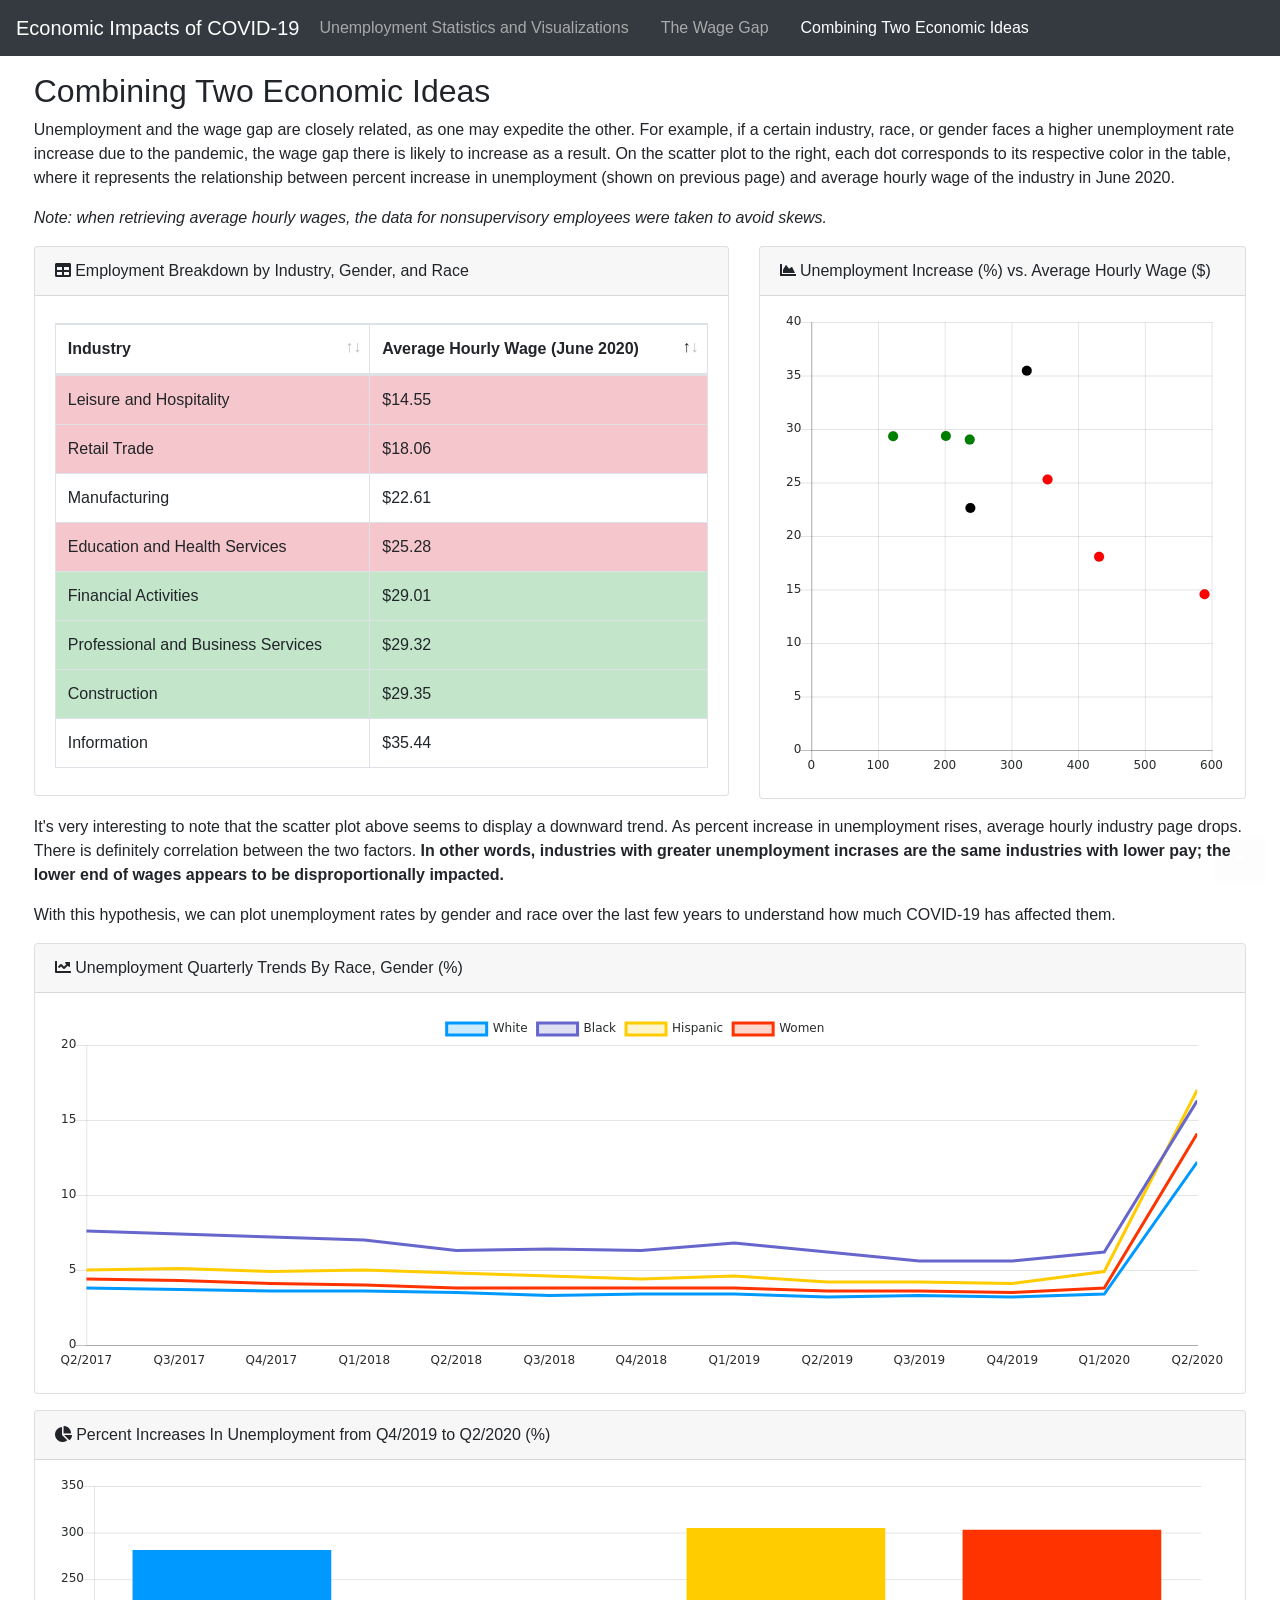
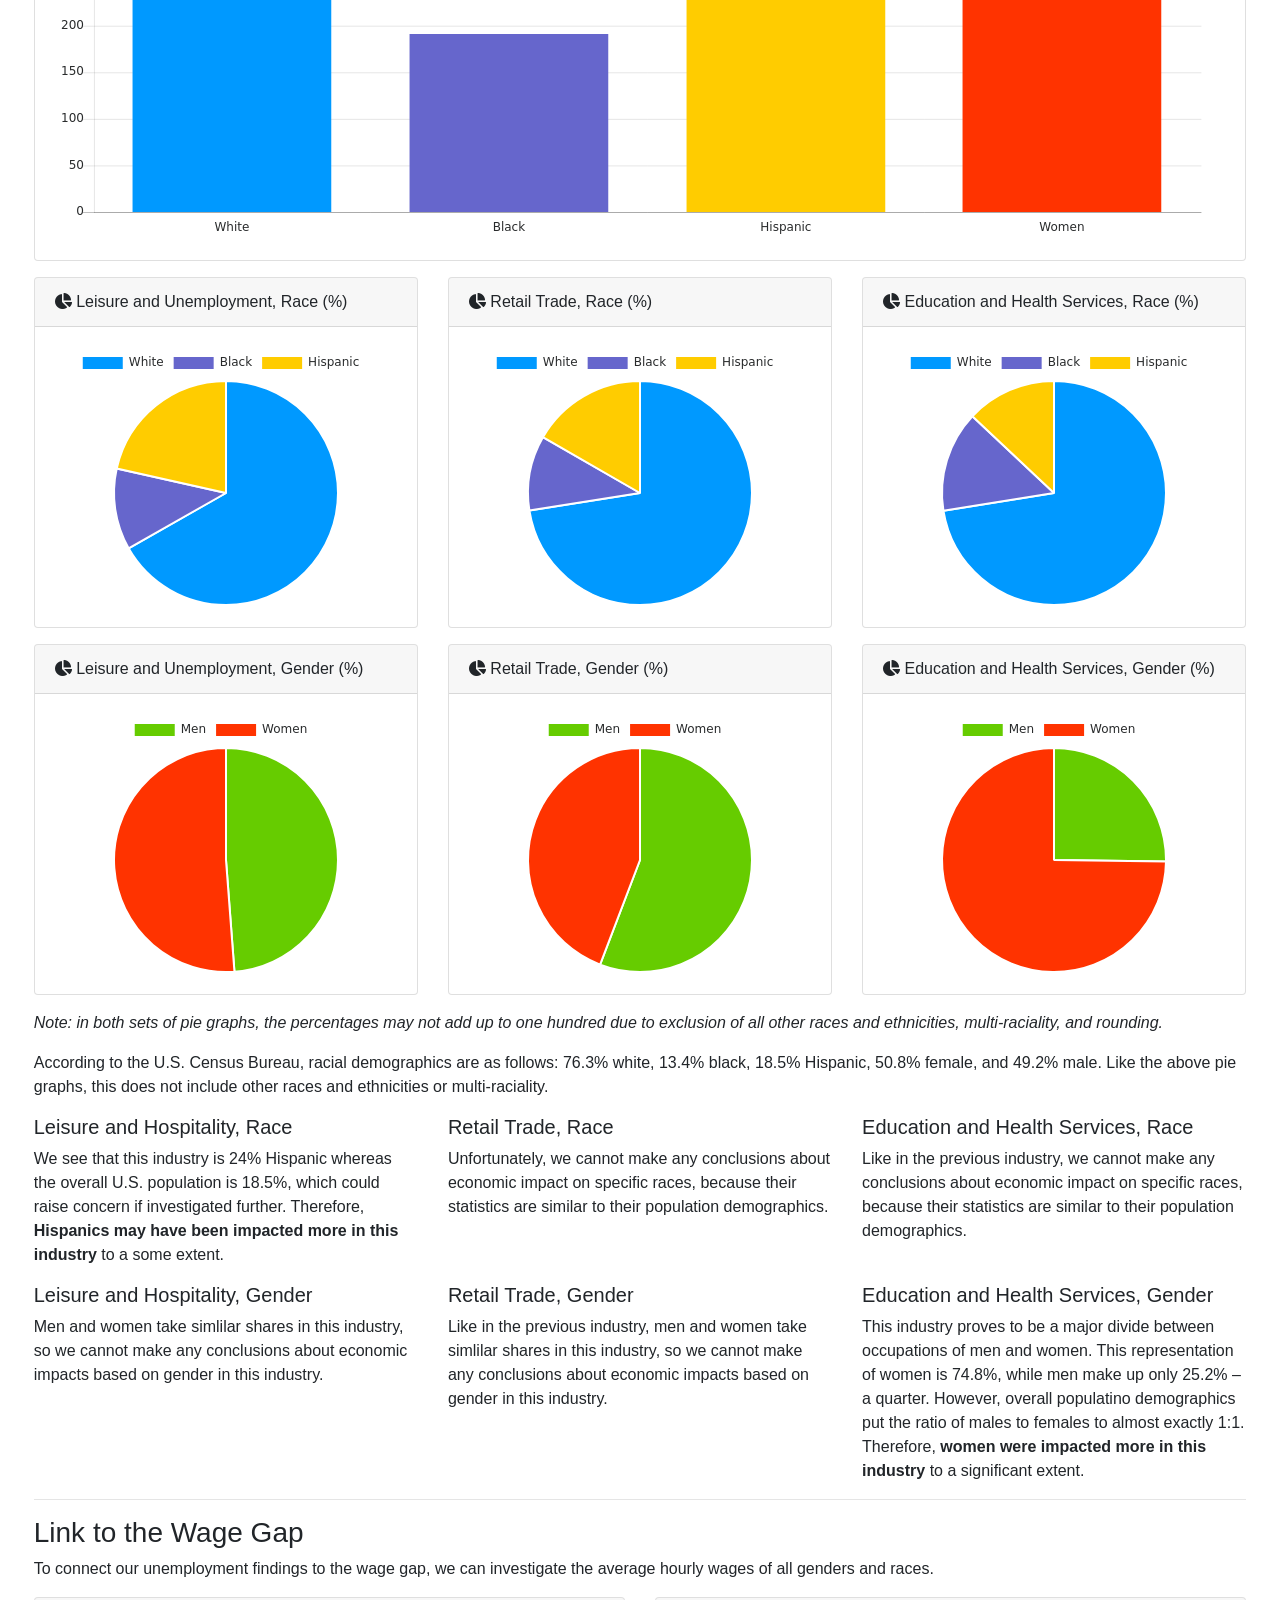
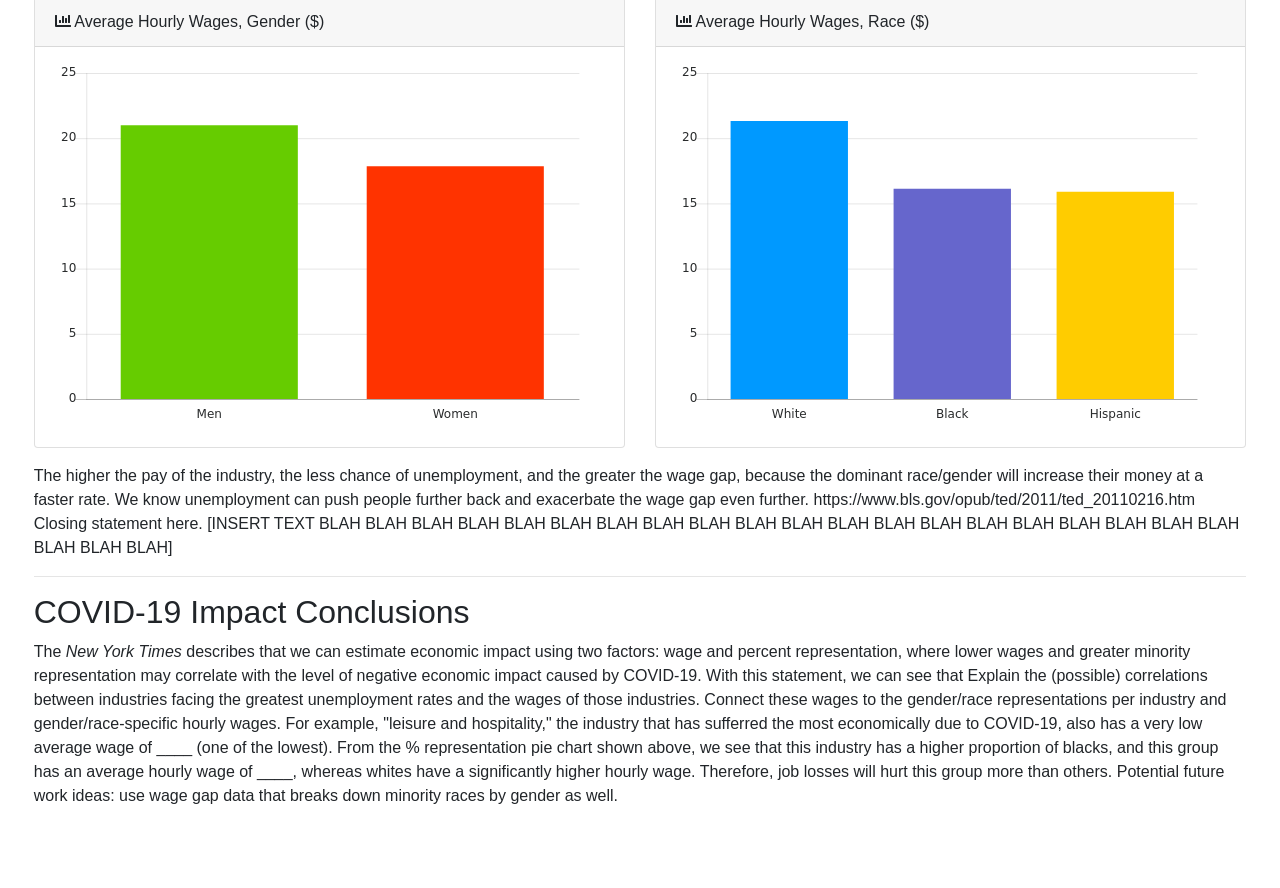
==== combination.html @ 5ce53a69 "Adding average hourly wages by gender and race" ====
<!DOCTYPE html>
<html lang="en">

  <head>

    <meta charset="utf-8">
    <meta http-equiv="X-UA-Compatible" content="IE=edge">
    <meta name="viewport" content="width=device-width, initial-scale=1, shrink-to-fit=no">
    <meta name="description" content="">
    <meta name="author" content="">

    <title>Economic Analysis COVID-19</title>

    <!-- Bootstrap core CSS-->
    <link href="vendor/bootstrap/css/bootstrap.css" rel="stylesheet">

    <!-- Custom fonts for this template-->
    <link href="vendor/fontawesome-free/css/all.min.css" rel="stylesheet" type="text/css">

    <!-- Page level plugin CSS-->
    <link href="vendor/datatables/dataTables.bootstrap4.css" rel="stylesheet">

    <!-- Custom styles for this template-->
    <link href="css/sb-admin.css" rel="stylesheet">

    <!-- <script type="text/javascript" src="./map_js.js"></script>
    <script src="https://code.highcharts.com/maps/highmaps.js"></script>
    <script src="https://code.highcharts.com/maps/modules/data.js"></script>
    <script src="https://code.highcharts.com/maps/modules/exporting.js"></script>
    <script src="https://code.highcharts.com/maps/modules/offline-exporting.js"></script>
    <script src="https://code.highcharts.com/mapdata/countries/us/us-all.js"></script> -->

    <!-- <script src="https://cdn.jsdelivr.net/npm/hammerjs@2.0.8"></script>
    <script src="https://cdn.jsdelivr.net/npm/chartjs-plugin-zoom@0.7.7"></script> -->

    <div id="container"></div>

  </head>

  <body id="page-top">

    <nav class="navbar navbar-expand navbar-dark bg-dark static-top">

      <a class="navbar-brand mr-1" href="index.html">Economic Impacts of COVID-19</a>

      	  <a class="nav-link" href="unemployment.html" style="color: darkgray">
            <span>Unemployment Statistics and Visualizations</span>
          </a>
          <a class="nav-link" href="wage_gap.html" style="color: darkgray">
            <span>The Wage Gap</span>
          </a>
          <a class="nav-link" href="combination.html" style="color: white">
            <span>Combining Two Economic Ideas</span>
          </a>
    </nav>

    <div id="wrapper">

      <div id="content-wrapper">

        <div class="container-fluid">

          <div id="encapsule">

          <h2>Combining Two Economic Ideas</h2>
          Unemployment and the wage gap are closely related, as one may expedite the other. For example, if a certain industry, race, or gender faces a higher unemployment rate increase due to the pandemic, the wage gap there is likely to increase as a result. On the scatter plot to the right, each dot corresponds to its respective color in the table, where it represents the relationship between percent increase in unemployment (shown on previous page) and average hourly wage of the industry in June 2020.

          <p></p>

          <i>Note: when retrieving average hourly wages, the data for nonsupervisory employees were taken to avoid skews.</i>

          <p></p>

          <!-- DataTables Example -->
          <div class='row'>

            <div class='col-lg-7'>
	            <div class="card mb-3">
	              <div class="card-header">
	                <i class="fas fa-table"></i>
	                Employment Breakdown by Industry, Gender, and Race</div>
	              <div class="card-body">
	                <div class="table-responsive">
	                  <table class="table table-bordered" id="industry_race" cellspacing="0">
	                    <thead>
	                      <tr>
	                        <th>Industry</th>
                          	<th>Average Hourly Wage (June 2020)</th>
	                      </tr>
	                    </thead>
	                    <tbody>
                        <tr style='background-color: #c3e6cb'>
                          <td>Construction</td>
                          <td>$29.35</td>
                        </tr>
                        <tr style='background-color: #f5c6cb'>
                          <td>Education and Health Services</td>
                          <td>$25.28</td>
                        </tr>
	                    <tr style='background-color: #c3e6cb'>
                          <td>Financial Activities</td>
                          <td>$29.01</td>
                        </tr>
                        <tr>
                          <td>Information</td>
                          <td>$35.44</td>
                        </tr>
                        <tr style='background-color: #f5c6cb'>
                          <td>Leisure and Hospitality</td>
                          <td>$14.55</td>
                        </tr>
                        <tr>
                          <td>Manufacturing</td>
                          <td>$22.61</td>
                        </tr>
                        <tr style='background-color: #c3e6cb'>
                          <td>Professional and Business Services</td>
                          <td>$29.32</td>
                        </tr>
                        <tr style='background-color: #f5c6cb'>
                          <td>Retail Trade</td>
                          <td>$18.06</td>
                        </tr>
	                    </tbody>
	                  </table>
	                </div>
	              </div>
	            </div>
            </div>

            <div class="col-lg-5">
              <div class="card mb-3">
                <div class="card-header">
                  <i class="fas fa-chart-area"></i>
                  Unemployment Increase (%) vs. Average Hourly Wage ($)</div>
                <div class="card-body d-flex flex-column flex-grow" style='height: 501.5px'>
                  <canvas id="industry_unemployment_wage"></canvas>
                </div>
              </div>
            </div>

          </div>

          It's very interesting to note that the scatter plot above seems to display a downward trend. As percent increase in unemployment rises, average hourly industry page drops. There is definitely correlation between the two factors. <b>In other words, industries with greater unemployment incrases are the same industries with lower pay; the lower end of wages appears to be disproportionally impacted.</b>

          <p></p>

          With this hypothesis, we can plot unemployment rates by gender and race over the last few years to understand how much COVID-19 has affected them.

          <p></p>

          <div class="card mb-3">
                <div class="card-header">
                  <i class="fas fa-chart-line"></i>
                  Unemployment Quarterly Trends By Race, Gender (%)</div>
                  <div class="card-body" style='height:400px'>
                    <canvas id="unemployment_quarterly"></canvas>
                  </div>
              </div>

          <div class="card mb-3">
                <div class="card-header">
                  <i class="fas fa-chart-pie"></i>
                  Percent Increases In Unemployment from Q4/2019 to Q2/2020 (%)</div>
                <div class="card-body" style='height:400px'>
                  <canvas id="unemployment_increases_quarterly"></canvas>
                </div>
              </div>

          <div class='row'>

            <!-- Leisure and Hospitality Race -->
            <div class="col-lg-4">
              <div class="card mb-3">
                <div class="card-header">
                  <i class="fas fa-chart-pie"></i>
                  Leisure and Unemployment, Race (%)</div>
                <div class="card-body" style='height:300px'>
                  <canvas id="leisure_hospitality_race"></canvas>
                </div>
              </div>
            </div>

            <!-- Retail Trade Race -->
            <div class="col-lg-4">
              <div class="card mb-3">
                <div class="card-header">
                  <i class="fas fa-chart-pie"></i>
                  Retail Trade, Race (%)</div>
                <div class="card-body" style='height:300px'>
                  <canvas id="retail_trade_race"></canvas>
                </div>
              </div>
            </div>

            <!-- Education and Health Services Race -->
            <div class="col-lg-4">
              <div class="card mb-3">
                <div class="card-header">
                  <i class="fas fa-chart-pie"></i>
                  Education and Health Services, Race (%)</div>
                <div class="card-body" style='height:300px'>
                  <canvas id="education_health_race"></canvas>
                </div>
              </div>
            </div>

          </div>

          <div class='row'>

            <!-- Leisure and Hospitality Gender-->
            <div class="col-lg-4">
              <div class="card mb-3">
                <div class="card-header">
                  <i class="fas fa-chart-pie"></i>
                  Leisure and Unemployment, Gender (%)</div>
                <div class="card-body" style='height:300px'>
                  <canvas id="leisure_hospitality_gender"></canvas>
                </div>
              </div>
            </div>

            <!-- Retail Trade Gender -->
            <div class="col-lg-4">
              <div class="card mb-3">
                <div class="card-header">
                  <i class="fas fa-chart-pie"></i>
                  Retail Trade, Gender (%)</div>
                <div class="card-body" style='height:300px'>
                  <canvas id="retail_trade_gender"></canvas>
                </div>
              </div>
            </div>

            <!-- Education and Health Services Gender -->
            <div class="col-lg-4">
              <div class="card mb-3">
                <div class="card-header">
                  <i class="fas fa-chart-pie"></i>
                  Education and Health Services, Gender (%)</div>
                <div class="card-body" style='height:300px'>
                  <canvas id="education_health_gender"></canvas>
                </div>
              </div>
            </div>

          </div>

         <i>Note: in both sets of pie graphs, the percentages may not add up to one hundred due to exclusion of all other races and ethnicities, multi-raciality, and rounding.</i>

         <p></p>

         According to the U.S. Census Bureau, racial demographics are as follows: 76.3% white, 13.4% black, 18.5% Hispanic, 50.8% female, and 49.2% male. Like the above pie graphs, this does not include other races and ethnicities or multi-raciality. 

         <p></p>

         <div class='row'>

            <!-- Leisure and Hospitality Race -->
            <div class="col-lg-4">
              <h5>Leisure and Hospitality, Race</h5>
              We see that this industry is 24% Hispanic whereas the overall U.S. population is 18.5%, which could raise concern if investigated further. Therefore, <b>Hispanics may have been impacted more in this industry</b> to a some extent.
            </div>

            <!-- Retail Trade Race -->
            <div class="col-lg-4">
              <h5>Retail Trade, Race</h5>
              Unfortunately, we cannot make any conclusions about economic impact on specific races, because their statistics are similar to their population demographics.
            </div>

            <!-- Education and Health Services Race -->
            <div class="col-lg-4">
              <h5>Education and Health Services, Race</h5>
              Like in the previous industry, we cannot make any conclusions about economic impact on specific races, because their statistics are similar to their population demographics.
            </div>

          </div>

          <p></p>

          <div class='row'>

            <!-- Leisure and Hospitality Gender -->
            <div class="col-lg-4">
              <h5>Leisure and Hospitality, Gender</h5>
              Men and women take simlilar shares in this industry, so we cannot make any conclusions about economic impacts based on gender in this industry.
            </div>

            <!-- Retail Trade Gender -->
            <div class="col-lg-4">
              <h5>Retail Trade, Gender</h5>
              Like in the previous industry, men and women take simlilar shares in this industry, so we cannot make any conclusions about economic impacts based on gender in this industry.
            </div>

            <!-- Education and Health Services Gender -->
            <div class="col-lg-4">
              <h5>Education and Health Services, Gender</h5>
              This industry proves to be a major divide between occupations of men and women. This representation of women is 74.8%, while men make up only 25.2% – a quarter. However, overall populatino demographics put the ratio of males to females to almost exactly 1:1. Therefore, <b>women were impacted more in this industry</b> to a significant extent.
            </div>

          </div>

          <hr>

          <h3>Link to the Wage Gap</h3>
          To connect our unemployment findings to the wage gap, we can investigate the average hourly wages of all genders and races. 

          <p></p>

          <div class='row'>

            <!-- Wages Gender -->
            <div class="col-lg-6">
              <div class="card mb-3">
                <div class="card-header">
                  <i class="fas fa-chart-bar"></i>
                  Average Hourly Wages, Gender ($)</div>
                <div class="card-body" style='height:400px'>
                  <canvas id="wages_gender"></canvas>
                </div>
              </div>
            </div>

            <!-- Wages Race -->
            <div class="col-lg-6">
              <div class="card mb-3">
                <div class="card-header">
                  <i class="fas fa-chart-bar"></i>
                  Average Hourly Wages, Race ($)</div>
                <div class="card-body" style='height:400px'>
                  <canvas id="wages_race"></canvas>
                </div>
              </div>
            </div>

          </div>

          The higher the pay of the industry, the less chance of unemployment, and the greater the wage gap, because the dominant race/gender will increase their money at a faster rate. We know unemployment can push people further back and exacerbate the wage gap even further. https://www.bls.gov/opub/ted/2011/ted_20110216.htm

          Closing statement here. [INSERT TEXT BLAH BLAH BLAH BLAH BLAH BLAH BLAH BLAH BLAH BLAH BLAH BLAH BLAH BLAH BLAH BLAH BLAH BLAH BLAH BLAH BLAH BLAH BLAH]

          <hr>

          <h2>COVID-19 Impact Conclusions</h2>

          The <i>New York Times</i> describes that we can estimate economic impact using two factors: wage and percent representation, where lower wages and greater minority representation may correlate with the level of negative economic impact caused by COVID-19. With this statement, we can see that 

          Explain the (possible) correlations between industries facing the greatest unemployment rates and the wages of those industries. Connect these wages to the gender/race representations per industry and gender/race-specific hourly wages. For example, "leisure and hospitality," the industry that has sufferred the most economically due to COVID-19, also has a very low average wage of ____ (one of the lowest). From the % representation pie chart shown above, we see that this industry has a higher proportion of blacks, and this group has an average hourly wage of ____, whereas whites have a significantly higher hourly wage. Therefore, job losses will hurt this group more than others. Potential future work ideas: use wage gap data that breaks down minority races by gender as well.

        </div>

      </div>
      <!-- /.content-wrapper -->

    </div>
  </div>

<!--   <footer id="contact">
    <p> &#9993; Contact us at @gmail.com</p>
  </footer> -->

    <!-- Scroll to Top Button-->
    <a class="scroll-to-top rounded" href="#page-top">
      <i class="fas fa-angle-up"></i>
    </a>

    <!-- Bootstrap core JavaScript-->
    <script src="vendor/jquery/jquery.min.js"></script>
    <script src="vendor/bootstrap/js/bootstrap.bundle.min.js"></script>

    <!-- Core plugin JavaScript-->
    <script src="vendor/jquery-easing/jquery.easing.min.js"></script>

    <!-- Page level plugin JavaScript-->
    <script src="vendor/chart.js/Chart.min.js"></script>
    <script src="vendor/datatables/jquery.dataTables.js"></script>
    <script src="vendor/datatables/dataTables.bootstrap4.js"></script>

    <!-- Custom scripts for all pages-->
    <script src="js/sb-admin.min.js"></script>

    <!-- Demo scripts for this page-->
    <script src="graphs/unemployment_years.js"></script>
    <script src="graphs/percent_increase.js"></script>
    <script src="graphs/unemployment_months.js"></script>
    <script src="graphs/male_female.js"></script>
    <script src="graphs/white_black_hispanic.js"></script>
    <script src="graphs/industry_race.js"></script>
    <script src="graphs/race_wage.js"></script>
    <script src="graphs/employment_breakdown_highest.js"></script>
    <script src="graphs/employment_breakdown_lowest.js"></script>
    <script src="graphs/industry_unemployment_wage.js"></script>
    <script src="graphs/unemployment_quarterly.js"></script>
    <script src="graphs/unemployment_increases_quarterly.js"></script>
    <script src="graphs/leisure_hospitality_race.js"></script>
    <script src="graphs/retail_trade_race.js"></script>
    <script src="graphs/education_health_race.js"></script>
    <script src="graphs/leisure_hospitality_gender.js"></script>
    <script src="graphs/retail_trade_gender.js"></script>
    <script src="graphs/education_health_gender.js"></script>
    <script src="graphs/wages_gender.js"></script>
    <script src="graphs/wages_race.js"></script>

  </body>

</html>
---- vendor/fontawesome-free/css/all.min.css ----
/*!
 * Font Awesome Free 5.3.1 by @fontawesome - https://fontawesome.com
 * License - https://fontawesome.com/license/free (Icons: CC BY 4.0, Fonts: SIL OFL 1.1, Code: MIT License)
 */
.fa,.fab,.fal,.far,.fas{-moz-osx-font-smoothing:grayscale;-webkit-font-smoothing:antialiased;display:inline-block;font-style:normal;font-variant:normal;text-rendering:auto;line-height:1}.fa-lg{font-size:1.33333em;line-height:.75em;vertical-align:-.0667em}.fa-xs{font-size:.75em}.fa-sm{font-size:.875em}.fa-1x{font-size:1em}.fa-2x{font-size:2em}.fa-3x{font-size:3em}.fa-4x{font-size:4em}.fa-5x{font-size:5em}.fa-6x{font-size:6em}.fa-7x{font-size:7em}.fa-8x{font-size:8em}.fa-9x{font-size:9em}.fa-10x{font-size:10em}.fa-fw{text-align:center;width:1.25em}.fa-ul{list-style-type:none;margin-left:2.5em;padding-left:0}.fa-ul>li{position:relative}.fa-li{left:-2em;position:absolute;text-align:center;width:2em;line-height:inherit}.fa-border{border:.08em solid #eee;border-radius:.1em;padding:.2em .25em .15em}.fa-pull-left{float:left}.fa-pull-right{float:right}.fa.fa-pull-left,.fab.fa-pull-left,.fal.fa-pull-left,.far.fa-pull-left,.fas.fa-pull-left{margin-right:.3em}.fa.fa-pull-right,.fab.fa-pull-right,.fal.fa-pull-right,.far.fa-pull-right,.fas.fa-pull-right{margin-left:.3em}.fa-spin{animation:fa-spin 2s infinite linear}.fa-pulse{animation:fa-spin 1s infinite steps(8)}@keyframes fa-spin{0%{transform:rotate(0deg)}to{transform:rotate(1turn)}}.fa-rotate-90{-ms-filter:"progid:DXImageTransform.Microsoft.BasicImage(rotation=1)";transform:rotate(90deg)}.fa-rotate-180{-ms-filter:"progid:DXImageTransform.Microsoft.BasicImage(rotation=2)";transform:rotate(180deg)}.fa-rotate-270{-ms-filter:"progid:DXImageTransform.Microsoft.BasicImage(rotation=3)";transform:rotate(270deg)}.fa-flip-horizontal{-ms-filter:"progid:DXImageTransform.Microsoft.BasicImage(rotation=0, mirror=1)";transform:scaleX(-1)}.fa-flip-vertical{transform:scaleY(-1)}.fa-flip-horizontal.fa-flip-vertical,.fa-flip-vertical{-ms-filter:"progid:DXImageTransform.Microsoft.BasicImage(rotation=2, mirror=1)"}.fa-flip-horizontal.fa-flip-vertical{transform:scale(-1)}:root .fa-flip-horizontal,:root .fa-flip-vertical,:root .fa-rotate-90,:root .fa-rotate-180,:root .fa-rotate-270{-webkit-filter:none;filter:none}.fa-stack{display:inline-block;height:2em;line-height:2em;position:relative;vertical-align:middle;width:2em}.fa-stack-1x,.fa-stack-2x{left:0;position:absolute;text-align:center;width:100%}.fa-stack-1x{line-height:inherit}.fa-stack-2x{font-size:2em}.fa-inverse{color:#fff}.fa-500px:before{content:"\f26e"}.fa-accessible-icon:before{content:"\f368"}.fa-accusoft:before{content:"\f369"}.fa-ad:before{content:"\f641"}.fa-address-book:before{content:"\f2b9"}.fa-address-card:before{content:"\f2bb"}.fa-adjust:before{content:"\f042"}.fa-adn:before{content:"\f170"}.fa-adversal:before{content:"\f36a"}.fa-affiliatetheme:before{content:"\f36b"}.fa-air-freshener:before{content:"\f5d0"}.fa-algolia:before{content:"\f36c"}.fa-align-center:before{content:"\f037"}.fa-align-justify:before{content:"\f039"}.fa-align-left:before{content:"\f036"}.fa-align-right:before{content:"\f038"}.fa-alipay:before{content:"\f642"}.fa-allergies:before{content:"\f461"}.fa-amazon:before{content:"\f270"}.fa-amazon-pay:before{content:"\f42c"}.fa-ambulance:before{content:"\f0f9"}.fa-american-sign-language-interpreting:before{content:"\f2a3"}.fa-amilia:before{content:"\f36d"}.fa-anchor:before{content:"\f13d"}.fa-android:before{content:"\f17b"}.fa-angellist:before{content:"\f209"}.fa-angle-double-down:before{content:"\f103"}.fa-angle-double-left:before{content:"\f100"}.fa-angle-double-right:before{content:"\f101"}.fa-angle-double-up:before{content:"\f102"}.fa-angle-down:before{content:"\f107"}.fa-angle-left:before{content:"\f104"}.fa-angle-right:before{content:"\f105"}.fa-angle-up:before{content:"\f106"}.fa-angry:before{content:"\f556"}.fa-angrycreative:before{content:"\f36e"}.fa-angular:before{content:"\f420"}.fa-ankh:before{content:"\f644"}.fa-app-store:before{content:"\f36f"}.fa-app-store-ios:before{content:"\f370"}.fa-apper:before{content:"\f371"}.fa-apple:before{content:"\f179"}.fa-apple-alt:before{content:"\f5d1"}.fa-apple-pay:before{content:"\f415"}.fa-archive:before{content:"\f187"}.fa-archway:before{content:"\f557"}.fa-arrow-alt-circle-down:before{content:"\f358"}.fa-arrow-alt-circle-left:before{content:"\f359"}.fa-arrow-alt-circle-right:before{content:"\f35a"}.fa-arrow-alt-circle-up:before{content:"\f35b"}.fa-arrow-circle-down:before{content:"\f0ab"}.fa-arrow-circle-left:before{content:"\f0a8"}.fa-arrow-circle-right:before{content:"\f0a9"}.fa-arrow-circle-up:before{content:"\f0aa"}.fa-arrow-down:before{content:"\f063"}.fa-arrow-left:before{content:"\f060"}.fa-arrow-right:before{content:"\f061"}.fa-arrow-up:before{content:"\f062"}.fa-arrows-alt:before{content:"\f0b2"}.fa-arrows-alt-h:before{content:"\f337"}.fa-arrows-alt-v:before{content:"\f338"}.fa-assistive-listening-systems:before{content:"\f2a2"}.fa-asterisk:before{content:"\f069"}.fa-asymmetrik:before{content:"\f372"}.fa-at:before{content:"\f1fa"}.fa-atlas:before{content:"\f558"}.fa-atom:before{content:"\f5d2"}.fa-audible:before{content:"\f373"}.fa-audio-description:before{content:"\f29e"}.fa-autoprefixer:before{content:"\f41c"}.fa-avianex:before{content:"\f374"}.fa-aviato:before{content:"\f421"}.fa-award:before{content:"\f559"}.fa-aws:before{content:"\f375"}.fa-backspace:before{content:"\f55a"}.fa-backward:before{content:"\f04a"}.fa-balance-scale:before{content:"\f24e"}.fa-ban:before{content:"\f05e"}.fa-band-aid:before{content:"\f462"}.fa-bandcamp:before{content:"\f2d5"}.fa-barcode:before{content:"\f02a"}.fa-bars:before{content:"\f0c9"}.fa-baseball-ball:before{content:"\f433"}.fa-basketball-ball:before{content:"\f434"}.fa-bath:before{content:"\f2cd"}.fa-battery-empty:before{content:"\f244"}.fa-battery-full:before{content:"\f240"}.fa-battery-half:before{content:"\f242"}.fa-battery-quarter:before{content:"\f243"}.fa-battery-three-quarters:before{content:"\f241"}.fa-bed:before{content:"\f236"}.fa-beer:before{content:"\f0fc"}.fa-behance:before{content:"\f1b4"}.fa-behance-square:before{content:"\f1b5"}.fa-bell:before{content:"\f0f3"}.fa-bell-slash:before{content:"\f1f6"}.fa-bezier-curve:before{content:"\f55b"}.fa-bible:before{content:"\f647"}.fa-bicycle:before{content:"\f206"}.fa-bimobject:before{content:"\f378"}.fa-binoculars:before{content:"\f1e5"}.fa-birthday-cake:before{content:"\f1fd"}.fa-bitbucket:before{content:"\f171"}.fa-bitcoin:before{content:"\f379"}.fa-bity:before{content:"\f37a"}.fa-black-tie:before{content:"\f27e"}.fa-blackberry:before{content:"\f37b"}.fa-blender:before{content:"\f517"}.fa-blind:before{content:"\f29d"}.fa-blogger:before{content:"\f37c"}.fa-blogger-b:before{content:"\f37d"}.fa-bluetooth:before{content:"\f293"}.fa-bluetooth-b:before{content:"\f294"}.fa-bold:before{content:"\f032"}.fa-bolt:before{content:"\f0e7"}.fa-bomb:before{content:"\f1e2"}.fa-bone:before{content:"\f5d7"}.fa-bong:before{content:"\f55c"}.fa-book:before{content:"\f02d"}.fa-book-open:before{content:"\f518"}.fa-book-reader:before{content:"\f5da"}.fa-bookmark:before{content:"\f02e"}.fa-bowling-ball:before{content:"\f436"}.fa-box:before{content:"\f466"}.fa-box-open:before{content:"\f49e"}.fa-boxes:before{content:"\f468"}.fa-braille:before{content:"\f2a1"}.fa-brain:before{content:"\f5dc"}.fa-briefcase:before{content:"\f0b1"}.fa-briefcase-medical:before{content:"\f469"}.fa-broadcast-tower:before{content:"\f519"}.fa-broom:before{content:"\f51a"}.fa-brush:before{content:"\f55d"}.fa-btc:before{content:"\f15a"}.fa-bug:before{content:"\f188"}.fa-building:before{content:"\f1ad"}.fa-bullhorn:before{content:"\f0a1"}.fa-bullseye:before{content:"\f140"}.fa-burn:before{content:"\f46a"}.fa-buromobelexperte:before{content:"\f37f"}.fa-bus:before{content:"\f207"}.fa-bus-alt:before{content:"\f55e"}.fa-business-time:before{content:"\f64a"}.fa-buysellads:before{content:"\f20d"}.fa-calculator:before{content:"\f1ec"}.fa-calendar:before{content:"\f133"}.fa-calendar-alt:before{content:"\f073"}.fa-calendar-check:before{content:"\f274"}.fa-calendar-minus:before{content:"\f272"}.fa-calendar-plus:before{content:"\f271"}.fa-calendar-times:before{content:"\f273"}.fa-camera:before{content:"\f030"}.fa-camera-retro:before{content:"\f083"}.fa-cannabis:before{content:"\f55f"}.fa-capsules:before{content:"\f46b"}.fa-car:before{content:"\f1b9"}.fa-car-alt:before{content:"\f5de"}.fa-car-battery:before{content:"\f5df"}.fa-car-crash:before{content:"\f5e1"}.fa-car-side:before{content:"\f5e4"}.fa-caret-down:before{content:"\f0d7"}.fa-caret-left:before{content:"\f0d9"}.fa-caret-right:before{content:"\f0da"}.fa-caret-square-down:before{content:"\f150"}.fa-caret-square-left:before{content:"\f191"}.fa-caret-square-right:before{content:"\f152"}.fa-caret-square-up:before{content:"\f151"}.fa-caret-up:before{content:"\f0d8"}.fa-cart-arrow-down:before{content:"\f218"}.fa-cart-plus:before{content:"\f217"}.fa-cc-amazon-pay:before{content:"\f42d"}.fa-cc-amex:before{content:"\f1f3"}.fa-cc-apple-pay:before{content:"\f416"}.fa-cc-diners-club:before{content:"\f24c"}.fa-cc-discover:before{content:"\f1f2"}.fa-cc-jcb:before{content:"\f24b"}.fa-cc-mastercard:before{content:"\f1f1"}.fa-cc-paypal:before{content:"\f1f4"}.fa-cc-stripe:before{content:"\f1f5"}.fa-cc-visa:before{content:"\f1f0"}.fa-centercode:before{content:"\f380"}.fa-certificate:before{content:"\f0a3"}.fa-chalkboard:before{content:"\f51b"}.fa-chalkboard-teacher:before{content:"\f51c"}.fa-charging-station:before{content:"\f5e7"}.fa-chart-area:before{content:"\f1fe"}.fa-chart-bar:before{content:"\f080"}.fa-chart-line:before{content:"\f201"}.fa-chart-pie:before{content:"\f200"}.fa-check:before{content:"\f00c"}.fa-check-circle:before{content:"\f058"}.fa-check-double:before{content:"\f560"}.fa-check-square:before{content:"\f14a"}.fa-chess:before{content:"\f439"}.fa-chess-bishop:before{content:"\f43a"}.fa-chess-board:before{content:"\f43c"}.fa-chess-king:before{content:"\f43f"}.fa-chess-knight:before{content:"\f441"}.fa-chess-pawn:before{content:"\f443"}.fa-chess-queen:before{content:"\f445"}.fa-chess-rook:before{content:"\f447"}.fa-chevron-circle-down:before{content:"\f13a"}.fa-chevron-circle-left:before{content:"\f137"}.fa-chevron-circle-right:before{content:"\f138"}.fa-chevron-circle-up:before{content:"\f139"}.fa-chevron-down:before{content:"\f078"}.fa-chevron-left:before{content:"\f053"}.fa-chevron-right:before{content:"\f054"}.fa-chevron-up:before{content:"\f077"}.fa-child:before{content:"\f1ae"}.fa-chrome:before{content:"\f268"}.fa-church:before{content:"\f51d"}.fa-circle:before{content:"\f111"}.fa-circle-notch:before{content:"\f1ce"}.fa-city:before{content:"\f64f"}.fa-clipboard:before{content:"\f328"}.fa-clipboard-check:before{content:"\f46c"}.fa-clipboard-list:before{content:"\f46d"}.fa-clock:before{content:"\f017"}.fa-clone:before{content:"\f24d"}.fa-closed-captioning:before{content:"\f20a"}.fa-cloud:before{content:"\f0c2"}.fa-cloud-download-alt:before{content:"\f381"}.fa-cloud-upload-alt:before{content:"\f382"}.fa-cloudscale:before{content:"\f383"}.fa-cloudsmith:before{content:"\f384"}.fa-cloudversify:before{content:"\f385"}.fa-cocktail:before{content:"\f561"}.fa-code:before{content:"\f121"}.fa-code-branch:before{content:"\f126"}.fa-codepen:before{content:"\f1cb"}.fa-codiepie:before{content:"\f284"}.fa-coffee:before{content:"\f0f4"}.fa-cog:before{content:"\f013"}.fa-cogs:before{content:"\f085"}.fa-coins:before{content:"\f51e"}.fa-columns:before{content:"\f0db"}.fa-comment:before{content:"\f075"}.fa-comment-alt:before{content:"\f27a"}.fa-comment-dollar:before{content:"\f651"}.fa-comment-dots:before{content:"\f4ad"}.fa-comment-slash:before{content:"\f4b3"}.fa-comments:before{content:"\f086"}.fa-comments-dollar:before{content:"\f653"}.fa-compact-disc:before{content:"\f51f"}.fa-compass:before{content:"\f14e"}.fa-compress:before{content:"\f066"}.fa-concierge-bell:before{content:"\f562"}.fa-connectdevelop:before{content:"\f20e"}.fa-contao:before{content:"\f26d"}.fa-cookie:before{content:"\f563"}.fa-cookie-bite:before{content:"\f564"}.fa-copy:before{content:"\f0c5"}.fa-copyright:before{content:"\f1f9"}.fa-couch:before{content:"\f4b8"}.fa-cpanel:before{content:"\f388"}.fa-creative-commons:before{content:"\f25e"}.fa-creative-commons-by:before{content:"\f4e7"}.fa-creative-commons-nc:before{content:"\f4e8"}.fa-creative-commons-nc-eu:before{content:"\f4e9"}.fa-creative-commons-nc-jp:before{content:"\f4ea"}.fa-creative-commons-nd:before{content:"\f4eb"}.fa-creative-commons-pd:before{content:"\f4ec"}.fa-creative-commons-pd-alt:before{content:"\f4ed"}.fa-creative-commons-remix:before{content:"\f4ee"}.fa-creative-commons-sa:before{content:"\f4ef"}.fa-creative-commons-sampling:before{content:"\f4f0"}.fa-creative-commons-sampling-plus:before{content:"\f4f1"}.fa-creative-commons-share:before{content:"\f4f2"}.fa-credit-card:before{content:"\f09d"}.fa-crop:before{content:"\f125"}.fa-crop-alt:before{content:"\f565"}.fa-cross:before{content:"\f654"}.fa-crosshairs:before{content:"\f05b"}.fa-crow:before{content:"\f520"}.fa-crown:before{content:"\f521"}.fa-css3:before{content:"\f13c"}.fa-css3-alt:before{content:"\f38b"}.fa-cube:before{content:"\f1b2"}.fa-cubes:before{content:"\f1b3"}.fa-cut:before{content:"\f0c4"}.fa-cuttlefish:before{content:"\f38c"}.fa-d-and-d:before{content:"\f38d"}.fa-dashcube:before{content:"\f210"}.fa-database:before{content:"\f1c0"}.fa-deaf:before{content:"\f2a4"}.fa-delicious:before{content:"\f1a5"}.fa-deploydog:before{content:"\f38e"}.fa-deskpro:before{content:"\f38f"}.fa-desktop:before{content:"\f108"}.fa-deviantart:before{content:"\f1bd"}.fa-dharmachakra:before{content:"\f655"}.fa-diagnoses:before{content:"\f470"}.fa-dice:before{content:"\f522"}.fa-dice-five:before{content:"\f523"}.fa-dice-four:before{content:"\f524"}.fa-dice-one:before{content:"\f525"}.fa-dice-six:before{content:"\f526"}.fa-dice-three:before{content:"\f527"}.fa-dice-two:before{content:"\f528"}.fa-digg:before{content:"\f1a6"}.fa-digital-ocean:before{content:"\f391"}.fa-digital-tachograph:before{content:"\f566"}.fa-directions:before{content:"\f5eb"}.fa-discord:before{content:"\f392"}.fa-discourse:before{content:"\f393"}.fa-divide:before{content:"\f529"}.fa-dizzy:before{content:"\f567"}.fa-dna:before{content:"\f471"}.fa-dochub:before{content:"\f394"}.fa-docker:before{content:"\f395"}.fa-dollar-sign:before{content:"\f155"}.fa-dolly:before{content:"\f472"}.fa-dolly-flatbed:before{content:"\f474"}.fa-donate:before{content:"\f4b9"}.fa-door-closed:before{content:"\f52a"}.fa-door-open:before{content:"\f52b"}.fa-dot-circle:before{content:"\f192"}.fa-dove:before{content:"\f4ba"}.fa-download:before{content:"\f019"}.fa-draft2digital:before{content:"\f396"}.fa-drafting-compass:before{content:"\f568"}.fa-draw-polygon:before{content:"\f5ee"}.fa-dribbble:before{content:"\f17d"}.fa-dribbble-square:before{content:"\f397"}.fa-dropbox:before{content:"\f16b"}.fa-drum:before{content:"\f569"}.fa-drum-steelpan:before{content:"\f56a"}.fa-drupal:before{content:"\f1a9"}.fa-dumbbell:before{content:"\f44b"}.fa-dyalog:before{content:"\f399"}.fa-earlybirds:before{content:"\f39a"}.fa-ebay:before{content:"\f4f4"}.fa-edge:before{content:"\f282"}.fa-edit:before{content:"\f044"}.fa-eject:before{content:"\f052"}.fa-elementor:before{content:"\f430"}.fa-ellipsis-h:before{content:"\f141"}.fa-ellipsis-v:before{content:"\f142"}.fa-ello:before{content:"\f5f1"}.fa-ember:before{content:"\f423"}.fa-empire:before{content:"\f1d1"}.fa-envelope:before{content:"\f0e0"}.fa-envelope-open:before{content:"\f2b6"}.fa-envelope-open-text:before{content:"\f658"}.fa-envelope-square:before{content:"\f199"}.fa-envira:before{content:"\f299"}.fa-equals:before{content:"\f52c"}.fa-eraser:before{content:"\f12d"}.fa-erlang:before{content:"\f39d"}.fa-ethereum:before{content:"\f42e"}.fa-etsy:before{content:"\f2d7"}.fa-euro-sign:before{content:"\f153"}.fa-exchange-alt:before{content:"\f362"}.fa-exclamation:before{content:"\f12a"}.fa-exclamation-circle:before{content:"\f06a"}.fa-exclamation-triangle:before{content:"\f071"}.fa-expand:before{content:"\f065"}.fa-expand-arrows-alt:before{content:"\f31e"}.fa-expeditedssl:before{content:"\f23e"}.fa-external-link-alt:before{content:"\f35d"}.fa-external-link-square-alt:before{content:"\f360"}.fa-eye:before{content:"\f06e"}.fa-eye-dropper:before{content:"\f1fb"}.fa-eye-slash:before{content:"\f070"}.fa-facebook:before{content:"\f09a"}.fa-facebook-f:before{content:"\f39e"}.fa-facebook-messenger:before{content:"\f39f"}.fa-facebook-square:before{content:"\f082"}.fa-fast-backward:before{content:"\f049"}.fa-fast-forward:before{content:"\f050"}.fa-fax:before{content:"\f1ac"}.fa-feather:before{content:"\f52d"}.fa-feather-alt:before{content:"\f56b"}.fa-female:before{content:"\f182"}.fa-fighter-jet:before{content:"\f0fb"}.fa-file:before{content:"\f15b"}.fa-file-alt:before{content:"\f15c"}.fa-file-archive:before{content:"\f1c6"}.fa-file-audio:before{content:"\f1c7"}.fa-file-code:before{content:"\f1c9"}.fa-file-contract:before{content:"\f56c"}.fa-file-download:before{content:"\f56d"}.fa-file-excel:before{content:"\f1c3"}.fa-file-export:before{content:"\f56e"}.fa-file-image:before{content:"\f1c5"}.fa-file-import:before{content:"\f56f"}.fa-file-invoice:before{content:"\f570"}.fa-file-invoice-dollar:before{content:"\f571"}.fa-file-medical:before{content:"\f477"}.fa-file-medical-alt:before{content:"\f478"}.fa-file-pdf:before{content:"\f1c1"}.fa-file-powerpoint:before{content:"\f1c4"}.fa-file-prescription:before{content:"\f572"}.fa-file-signature:before{content:"\f573"}.fa-file-upload:before{content:"\f574"}.fa-file-video:before{content:"\f1c8"}.fa-file-word:before{content:"\f1c2"}.fa-fill:before{content:"\f575"}.fa-fill-drip:before{content:"\f576"}.fa-film:before{content:"\f008"}.fa-filter:before{content:"\f0b0"}.fa-fingerprint:before{content:"\f577"}.fa-fire:before{content:"\f06d"}.fa-fire-extinguisher:before{content:"\f134"}.fa-firefox:before{content:"\f269"}.fa-first-aid:before{content:"\f479"}.fa-first-order:before{content:"\f2b0"}.fa-first-order-alt:before{content:"\f50a"}.fa-firstdraft:before{content:"\f3a1"}.fa-fish:before{content:"\f578"}.fa-flag:before{content:"\f024"}.fa-flag-checkered:before{content:"\f11e"}.fa-flask:before{content:"\f0c3"}.fa-flickr:before{content:"\f16e"}.fa-flipboard:before{content:"\f44d"}.fa-flushed:before{content:"\f579"}.fa-fly:before{content:"\f417"}.fa-folder:before{content:"\f07b"}.fa-folder-minus:before{content:"\f65d"}.fa-folder-open:before{content:"\f07c"}.fa-folder-plus:before{content:"\f65e"}.fa-font:before{content:"\f031"}.fa-font-awesome:before{content:"\f2b4"}.fa-font-awesome-alt:before{content:"\f35c"}.fa-font-awesome-flag:before{content:"\f425"}.fa-font-awesome-logo-full:before{content:"\f4e6"}.fa-fonticons:before{content:"\f280"}.fa-fonticons-fi:before{content:"\f3a2"}.fa-football-ball:before{content:"\f44e"}.fa-fort-awesome:before{content:"\f286"}.fa-fort-awesome-alt:before{content:"\f3a3"}.fa-forumbee:before{content:"\f211"}.fa-forward:before{content:"\f04e"}.fa-foursquare:before{content:"\f180"}.fa-free-code-camp:before{content:"\f2c5"}.fa-freebsd:before{content:"\f3a4"}.fa-frog:before{content:"\f52e"}.fa-frown:before{content:"\f119"}.fa-frown-open:before{content:"\f57a"}.fa-fulcrum:before{content:"\f50b"}.fa-funnel-dollar:before{content:"\f662"}.fa-futbol:before{content:"\f1e3"}.fa-galactic-republic:before{content:"\f50c"}.fa-galactic-senate:before{content:"\f50d"}.fa-gamepad:before{content:"\f11b"}.fa-gas-pump:before{content:"\f52f"}.fa-gavel:before{content:"\f0e3"}.fa-gem:before{content:"\f3a5"}.fa-genderless:before{content:"\f22d"}.fa-get-pocket:before{content:"\f265"}.fa-gg:before{content:"\f260"}.fa-gg-circle:before{content:"\f261"}.fa-gift:before{content:"\f06b"}.fa-git:before{content:"\f1d3"}.fa-git-square:before{content:"\f1d2"}.fa-github:before{content:"\f09b"}.fa-github-alt:before{content:"\f113"}.fa-github-square:before{content:"\f092"}.fa-gitkraken:before{content:"\f3a6"}.fa-gitlab:before{content:"\f296"}.fa-gitter:before{content:"\f426"}.fa-glass-martini:before{content:"\f000"}.fa-glass-martini-alt:before{content:"\f57b"}.fa-glasses:before{content:"\f530"}.fa-glide:before{content:"\f2a5"}.fa-glide-g:before{content:"\f2a6"}.fa-globe:before{content:"\f0ac"}.fa-globe-africa:before{content:"\f57c"}.fa-globe-americas:before{content:"\f57d"}.fa-globe-asia:before{content:"\f57e"}.fa-gofore:before{content:"\f3a7"}.fa-golf-ball:before{content:"\f450"}.fa-goodreads:before{content:"\f3a8"}.fa-goodreads-g:before{content:"\f3a9"}.fa-google:before{content:"\f1a0"}.fa-google-drive:before{content:"\f3aa"}.fa-google-play:before{content:"\f3ab"}.fa-google-plus:before{content:"\f2b3"}.fa-google-plus-g:before{content:"\f0d5"}.fa-google-plus-square:before{content:"\f0d4"}.fa-google-wallet:before{content:"\f1ee"}.fa-gopuram:before{content:"\f664"}.fa-graduation-cap:before{content:"\f19d"}.fa-gratipay:before{content:"\f184"}.fa-grav:before{content:"\f2d6"}.fa-greater-than:before{content:"\f531"}.fa-greater-than-equal:before{content:"\f532"}.fa-grimace:before{content:"\f57f"}.fa-grin:before{content:"\f580"}.fa-grin-alt:before{content:"\f581"}.fa-grin-beam:before{content:"\f582"}.fa-grin-beam-sweat:before{content:"\f583"}.fa-grin-hearts:before{content:"\f584"}.fa-grin-squint:before{content:"\f585"}.fa-grin-squint-tears:before{content:"\f586"}.fa-grin-stars:before{content:"\f587"}.fa-grin-tears:before{content:"\f588"}.fa-grin-tongue:before{content:"\f589"}.fa-grin-tongue-squint:before{content:"\f58a"}.fa-grin-tongue-wink:before{content:"\f58b"}.fa-grin-wink:before{content:"\f58c"}.fa-grip-horizontal:before{content:"\f58d"}.fa-grip-vertical:before{content:"\f58e"}.fa-gripfire:before{content:"\f3ac"}.fa-grunt:before{content:"\f3ad"}.fa-gulp:before{content:"\f3ae"}.fa-h-square:before{content:"\f0fd"}.fa-hacker-news:before{content:"\f1d4"}.fa-hacker-news-square:before{content:"\f3af"}.fa-hackerrank:before{content:"\f5f7"}.fa-hamsa:before{content:"\f665"}.fa-hand-holding:before{content:"\f4bd"}.fa-hand-holding-heart:before{content:"\f4be"}.fa-hand-holding-usd:before{content:"\f4c0"}.fa-hand-lizard:before{content:"\f258"}.fa-hand-paper:before{content:"\f256"}.fa-hand-peace:before{content:"\f25b"}.fa-hand-point-down:before{content:"\f0a7"}.fa-hand-point-left:before{content:"\f0a5"}.fa-hand-point-right:before{content:"\f0a4"}.fa-hand-point-up:before{content:"\f0a6"}.fa-hand-pointer:before{content:"\f25a"}.fa-hand-rock:before{content:"\f255"}.fa-hand-scissors:before{content:"\f257"}.fa-hand-spock:before{content:"\f259"}.fa-hands:before{content:"\f4c2"}.fa-hands-helping:before{content:"\f4c4"}.fa-handshake:before{content:"\f2b5"}.fa-hashtag:before{content:"\f292"}.fa-haykal:before{content:"\f666"}.fa-hdd:before{content:"\f0a0"}.fa-heading:before{content:"\f1dc"}.fa-headphones:before{content:"\f025"}.fa-headphones-alt:before{content:"\f58f"}.fa-headset:before{content:"\f590"}.fa-heart:before{content:"\f004"}.fa-heartbeat:before{content:"\f21e"}.fa-helicopter:before{content:"\f533"}.fa-highlighter:before{content:"\f591"}.fa-hips:before{content:"\f452"}.fa-hire-a-helper:before{content:"\f3b0"}.fa-history:before{content:"\f1da"}.fa-hockey-puck:before{content:"\f453"}.fa-home:before{content:"\f015"}.fa-hooli:before{content:"\f427"}.fa-hornbill:before{content:"\f592"}.fa-hospital:before{content:"\f0f8"}.fa-hospital-alt:before{content:"\f47d"}.fa-hospital-symbol:before{content:"\f47e"}.fa-hot-tub:before{content:"\f593"}.fa-hotel:before{content:"\f594"}.fa-hotjar:before{content:"\f3b1"}.fa-hourglass:before{content:"\f254"}.fa-hourglass-end:before{content:"\f253"}.fa-hourglass-half:before{content:"\f252"}.fa-hourglass-start:before{content:"\f251"}.fa-houzz:before{content:"\f27c"}.fa-html5:before{content:"\f13b"}.fa-hubspot:before{content:"\f3b2"}.fa-i-cursor:before{content:"\f246"}.fa-id-badge:before{content:"\f2c1"}.fa-id-card:before{content:"\f2c2"}.fa-id-card-alt:before{content:"\f47f"}.fa-image:before{content:"\f03e"}.fa-images:before{content:"\f302"}.fa-imdb:before{content:"\f2d8"}.fa-inbox:before{content:"\f01c"}.fa-indent:before{content:"\f03c"}.fa-industry:before{content:"\f275"}.fa-infinity:before{content:"\f534"}.fa-info:before{content:"\f129"}.fa-info-circle:before{content:"\f05a"}.fa-instagram:before{content:"\f16d"}.fa-internet-explorer:before{content:"\f26b"}.fa-ioxhost:before{content:"\f208"}.fa-italic:before{content:"\f033"}.fa-itunes:before{content:"\f3b4"}.fa-itunes-note:before{content:"\f3b5"}.fa-java:before{content:"\f4e4"}.fa-jedi:before{content:"\f669"}.fa-jedi-order:before{content:"\f50e"}.fa-jenkins:before{content:"\f3b6"}.fa-joget:before{content:"\f3b7"}.fa-joint:before{content:"\f595"}.fa-joomla:before{content:"\f1aa"}.fa-journal-whills:before{content:"\f66a"}.fa-js:before{content:"\f3b8"}.fa-js-square:before{content:"\f3b9"}.fa-jsfiddle:before{content:"\f1cc"}.fa-kaaba:before{content:"\f66b"}.fa-kaggle:before{content:"\f5fa"}.fa-key:before{content:"\f084"}.fa-keybase:before{content:"\f4f5"}.fa-keyboard:before{content:"\f11c"}.fa-keycdn:before{content:"\f3ba"}.fa-khanda:before{content:"\f66d"}.fa-kickstarter:before{content:"\f3bb"}.fa-kickstarter-k:before{content:"\f3bc"}.fa-kiss:before{content:"\f596"}.fa-kiss-beam:before{content:"\f597"}.fa-kiss-wink-heart:before{content:"\f598"}.fa-kiwi-bird:before{content:"\f535"}.fa-korvue:before{content:"\f42f"}.fa-landmark:before{content:"\f66f"}.fa-language:before{content:"\f1ab"}.fa-laptop:before{content:"\f109"}.fa-laptop-code:before{content:"\f5fc"}.fa-laravel:before{content:"\f3bd"}.fa-lastfm:before{content:"\f202"}.fa-lastfm-square:before{content:"\f203"}.fa-laugh:before{content:"\f599"}.fa-laugh-beam:before{content:"\f59a"}.fa-laugh-squint:before{content:"\f59b"}.fa-laugh-wink:before{content:"\f59c"}.fa-layer-group:before{content:"\f5fd"}.fa-leaf:before{content:"\f06c"}.fa-leanpub:before{content:"\f212"}.fa-lemon:before{content:"\f094"}.fa-less:before{content:"\f41d"}.fa-less-than:before{content:"\f536"}.fa-less-than-equal:before{content:"\f537"}.fa-level-down-alt:before{content:"\f3be"}.fa-level-up-alt:before{content:"\f3bf"}.fa-life-ring:before{content:"\f1cd"}.fa-lightbulb:before{content:"\f0eb"}.fa-line:before{content:"\f3c0"}.fa-link:before{content:"\f0c1"}.fa-linkedin:before{content:"\f08c"}.fa-linkedin-in:before{content:"\f0e1"}.fa-linode:before{content:"\f2b8"}.fa-linux:before{content:"\f17c"}.fa-lira-sign:before{content:"\f195"}.fa-list:before{content:"\f03a"}.fa-list-alt:before{content:"\f022"}.fa-list-ol:before{content:"\f0cb"}.fa-list-ul:before{content:"\f0ca"}.fa-location-arrow:before{content:"\f124"}.fa-lock:before{content:"\f023"}.fa-lock-open:before{content:"\f3c1"}.fa-long-arrow-alt-down:before{content:"\f309"}.fa-long-arrow-alt-left:before{content:"\f30a"}.fa-long-arrow-alt-right:before{content:"\f30b"}.fa-long-arrow-alt-up:before{content:"\f30c"}.fa-low-vision:before{content:"\f2a8"}.fa-luggage-cart:before{content:"\f59d"}.fa-lyft:before{content:"\f3c3"}.fa-magento:before{content:"\f3c4"}.fa-magic:before{content:"\f0d0"}.fa-magnet:before{content:"\f076"}.fa-mail-bulk:before{content:"\f674"}.fa-mailchimp:before{content:"\f59e"}.fa-male:before{content:"\f183"}.fa-mandalorian:before{content:"\f50f"}.fa-map:before{content:"\f279"}.fa-map-marked:before{content:"\f59f"}.fa-map-marked-alt:before{content:"\f5a0"}.fa-map-marker:before{content:"\f041"}.fa-map-marker-alt:before{content:"\f3c5"}.fa-map-pin:before{content:"\f276"}.fa-map-signs:before{content:"\f277"}.fa-markdown:before{content:"\f60f"}.fa-marker:before{content:"\f5a1"}.fa-mars:before{content:"\f222"}.fa-mars-double:before{content:"\f227"}.fa-mars-stroke:before{content:"\f229"}.fa-mars-stroke-h:before{content:"\f22b"}.fa-mars-stroke-v:before{content:"\f22a"}.fa-mastodon:before{content:"\f4f6"}.fa-maxcdn:before{content:"\f136"}.fa-medal:before{content:"\f5a2"}.fa-medapps:before{content:"\f3c6"}.fa-medium:before{content:"\f23a"}.fa-medium-m:before{content:"\f3c7"}.fa-medkit:before{content:"\f0fa"}.fa-medrt:before{content:"\f3c8"}.fa-meetup:before{content:"\f2e0"}.fa-megaport:before{content:"\f5a3"}.fa-meh:before{content:"\f11a"}.fa-meh-blank:before{content:"\f5a4"}.fa-meh-rolling-eyes:before{content:"\f5a5"}.fa-memory:before{content:"\f538"}.fa-menorah:before{content:"\f676"}.fa-mercury:before{content:"\f223"}.fa-microchip:before{content:"\f2db"}.fa-microphone:before{content:"\f130"}.fa-microphone-alt:before{content:"\f3c9"}.fa-microphone-alt-slash:before{content:"\f539"}.fa-microphone-slash:before{content:"\f131"}.fa-microscope:before{content:"\f610"}.fa-microsoft:before{content:"\f3ca"}.fa-minus:before{content:"\f068"}.fa-minus-circle:before{content:"\f056"}.fa-minus-square:before{content:"\f146"}.fa-mix:before{content:"\f3cb"}.fa-mixcloud:before{content:"\f289"}.fa-mizuni:before{content:"\f3cc"}.fa-mobile:before{content:"\f10b"}.fa-mobile-alt:before{content:"\f3cd"}.fa-modx:before{content:"\f285"}.fa-monero:before{content:"\f3d0"}.fa-money-bill:before{content:"\f0d6"}.fa-money-bill-alt:before{content:"\f3d1"}.fa-money-bill-wave:before{content:"\f53a"}.fa-money-bill-wave-alt:before{content:"\f53b"}.fa-money-check:before{content:"\f53c"}.fa-money-check-alt:before{content:"\f53d"}.fa-monument:before{content:"\f5a6"}.fa-moon:before{content:"\f186"}.fa-mortar-pestle:before{content:"\f5a7"}.fa-mosque:before{content:"\f678"}.fa-motorcycle:before{content:"\f21c"}.fa-mouse-pointer:before{content:"\f245"}.fa-music:before{content:"\f001"}.fa-napster:before{content:"\f3d2"}.fa-neos:before{content:"\f612"}.fa-neuter:before{content:"\f22c"}.fa-newspaper:before{content:"\f1ea"}.fa-nimblr:before{content:"\f5a8"}.fa-nintendo-switch:before{content:"\f418"}.fa-node:before{content:"\f419"}.fa-node-js:before{content:"\f3d3"}.fa-not-equal:before{content:"\f53e"}.fa-notes-medical:before{content:"\f481"}.fa-npm:before{content:"\f3d4"}.fa-ns8:before{content:"\f3d5"}.fa-nutritionix:before{content:"\f3d6"}.fa-object-group:before{content:"\f247"}.fa-object-ungroup:before{content:"\f248"}.fa-odnoklassniki:before{content:"\f263"}.fa-odnoklassniki-square:before{content:"\f264"}.fa-oil-can:before{content:"\f613"}.fa-old-republic:before{content:"\f510"}.fa-om:before{content:"\f679"}.fa-opencart:before{content:"\f23d"}.fa-openid:before{content:"\f19b"}.fa-opera:before{content:"\f26a"}.fa-optin-monster:before{content:"\f23c"}.fa-osi:before{content:"\f41a"}.fa-outdent:before{content:"\f03b"}.fa-page4:before{content:"\f3d7"}.fa-pagelines:before{content:"\f18c"}.fa-paint-brush:before{content:"\f1fc"}.fa-paint-roller:before{content:"\f5aa"}.fa-palette:before{content:"\f53f"}.fa-palfed:before{content:"\f3d8"}.fa-pallet:before{content:"\f482"}.fa-paper-plane:before{content:"\f1d8"}.fa-paperclip:before{content:"\f0c6"}.fa-parachute-box:before{content:"\f4cd"}.fa-paragraph:before{content:"\f1dd"}.fa-parking:before{content:"\f540"}.fa-passport:before{content:"\f5ab"}.fa-pastafarianism:before{content:"\f67b"}.fa-paste:before{content:"\f0ea"}.fa-patreon:before{content:"\f3d9"}.fa-pause:before{content:"\f04c"}.fa-pause-circle:before{content:"\f28b"}.fa-paw:before{content:"\f1b0"}.fa-paypal:before{content:"\f1ed"}.fa-peace:before{content:"\f67c"}.fa-pen:before{content:"\f304"}.fa-pen-alt:before{content:"\f305"}.fa-pen-fancy:before{content:"\f5ac"}.fa-pen-nib:before{content:"\f5ad"}.fa-pen-square:before{content:"\f14b"}.fa-pencil-alt:before{content:"\f303"}.fa-pencil-ruler:before{content:"\f5ae"}.fa-people-carry:before{content:"\f4ce"}.fa-percent:before{content:"\f295"}.fa-percentage:before{content:"\f541"}.fa-periscope:before{content:"\f3da"}.fa-phabricator:before{content:"\f3db"}.fa-phoenix-framework:before{content:"\f3dc"}.fa-phoenix-squadron:before{content:"\f511"}.fa-phone:before{content:"\f095"}.fa-phone-slash:before{content:"\f3dd"}.fa-phone-square:before{content:"\f098"}.fa-phone-volume:before{content:"\f2a0"}.fa-php:before{content:"\f457"}.fa-pied-piper:before{content:"\f2ae"}.fa-pied-piper-alt:before{content:"\f1a8"}.fa-pied-piper-hat:before{content:"\f4e5"}.fa-pied-piper-pp:before{content:"\f1a7"}.fa-piggy-bank:before{content:"\f4d3"}.fa-pills:before{content:"\f484"}.fa-pinterest:before{content:"\f0d2"}.fa-pinterest-p:before{content:"\f231"}.fa-pinterest-square:before{content:"\f0d3"}.fa-place-of-worship:before{content:"\f67f"}.fa-plane:before{content:"\f072"}.fa-plane-arrival:before{content:"\f5af"}.fa-plane-departure:before{content:"\f5b0"}.fa-play:before{content:"\f04b"}.fa-play-circle:before{content:"\f144"}.fa-playstation:before{content:"\f3df"}.fa-plug:before{content:"\f1e6"}.fa-plus:before{content:"\f067"}.fa-plus-circle:before{content:"\f055"}.fa-plus-square:before{content:"\f0fe"}.fa-podcast:before{content:"\f2ce"}.fa-poll:before{content:"\f681"}.fa-poll-h:before{content:"\f682"}.fa-poo:before{content:"\f2fe"}.fa-poop:before{content:"\f619"}.fa-portrait:before{content:"\f3e0"}.fa-pound-sign:before{content:"\f154"}.fa-power-off:before{content:"\f011"}.fa-pray:before{content:"\f683"}.fa-praying-hands:before{content:"\f684"}.fa-prescription:before{content:"\f5b1"}.fa-prescription-bottle:before{content:"\f485"}.fa-prescription-bottle-alt:before{content:"\f486"}.fa-print:before{content:"\f02f"}.fa-procedures:before{content:"\f487"}.fa-product-hunt:before{content:"\f288"}.fa-project-diagram:before{content:"\f542"}.fa-pushed:before{content:"\f3e1"}.fa-puzzle-piece:before{content:"\f12e"}.fa-python:before{content:"\f3e2"}.fa-qq:before{content:"\f1d6"}.fa-qrcode:before{content:"\f029"}.fa-question:before{content:"\f128"}.fa-question-circle:before{content:"\f059"}.fa-quidditch:before{content:"\f458"}.fa-quinscape:before{content:"\f459"}.fa-quora:before{content:"\f2c4"}.fa-quote-left:before{content:"\f10d"}.fa-quote-right:before{content:"\f10e"}.fa-quran:before{content:"\f687"}.fa-r-project:before{content:"\f4f7"}.fa-random:before{content:"\f074"}.fa-ravelry:before{content:"\f2d9"}.fa-react:before{content:"\f41b"}.fa-readme:before{content:"\f4d5"}.fa-rebel:before{content:"\f1d0"}.fa-receipt:before{content:"\f543"}.fa-recycle:before{content:"\f1b8"}.fa-red-river:before{content:"\f3e3"}.fa-reddit:before{content:"\f1a1"}.fa-reddit-alien:before{content:"\f281"}.fa-reddit-square:before{content:"\f1a2"}.fa-redo:before{content:"\f01e"}.fa-redo-alt:before{content:"\f2f9"}.fa-registered:before{content:"\f25d"}.fa-rendact:before{content:"\f3e4"}.fa-renren:before{content:"\f18b"}.fa-reply:before{content:"\f3e5"}.fa-reply-all:before{content:"\f122"}.fa-replyd:before{content:"\f3e6"}.fa-researchgate:before{content:"\f4f8"}.fa-resolving:before{content:"\f3e7"}.fa-retweet:before{content:"\f079"}.fa-rev:before{content:"\f5b2"}.fa-ribbon:before{content:"\f4d6"}.fa-road:before{content:"\f018"}.fa-robot:before{content:"\f544"}.fa-rocket:before{content:"\f135"}.fa-rocketchat:before{content:"\f3e8"}.fa-rockrms:before{content:"\f3e9"}.fa-route:before{content:"\f4d7"}.fa-rss:before{content:"\f09e"}.fa-rss-square:before{content:"\f143"}.fa-ruble-sign:before{content:"\f158"}.fa-ruler:before{content:"\f545"}.fa-ruler-combined:before{content:"\f546"}.fa-ruler-horizontal:before{content:"\f547"}.fa-ruler-vertical:before{content:"\f548"}.fa-rupee-sign:before{content:"\f156"}.fa-sad-cry:before{content:"\f5b3"}.fa-sad-tear:before{content:"\f5b4"}.fa-safari:before{content:"\f267"}.fa-sass:before{content:"\f41e"}.fa-save:before{content:"\f0c7"}.fa-schlix:before{content:"\f3ea"}.fa-school:before{content:"\f549"}.fa-screwdriver:before{content:"\f54a"}.fa-scribd:before{content:"\f28a"}.fa-search:before{content:"\f002"}.fa-search-dollar:before{content:"\f688"}.fa-search-location:before{content:"\f689"}.fa-search-minus:before{content:"\f010"}.fa-search-plus:before{content:"\f00e"}.fa-searchengin:before{content:"\f3eb"}.fa-seedling:before{content:"\f4d8"}.fa-sellcast:before{content:"\f2da"}.fa-sellsy:before{content:"\f213"}.fa-server:before{content:"\f233"}.fa-servicestack:before{content:"\f3ec"}.fa-shapes:before{content:"\f61f"}.fa-share:before{content:"\f064"}.fa-share-alt:before{content:"\f1e0"}.fa-share-alt-square:before{content:"\f1e1"}.fa-share-square:before{content:"\f14d"}.fa-shekel-sign:before{content:"\f20b"}.fa-shield-alt:before{content:"\f3ed"}.fa-ship:before{content:"\f21a"}.fa-shipping-fast:before{content:"\f48b"}.fa-shirtsinbulk:before{content:"\f214"}.fa-shoe-prints:before{content:"\f54b"}.fa-shopping-bag:before{content:"\f290"}.fa-shopping-basket:before{content:"\f291"}.fa-shopping-cart:before{content:"\f07a"}.fa-shopware:before{content:"\f5b5"}.fa-shower:before{content:"\f2cc"}.fa-shuttle-van:before{content:"\f5b6"}.fa-sign:before{content:"\f4d9"}.fa-sign-in-alt:before{content:"\f2f6"}.fa-sign-language:before{content:"\f2a7"}.fa-sign-out-alt:before{content:"\f2f5"}.fa-signal:before{content:"\f012"}.fa-signature:before{content:"\f5b7"}.fa-simplybuilt:before{content:"\f215"}.fa-sistrix:before{content:"\f3ee"}.fa-sitemap:before{content:"\f0e8"}.fa-sith:before{content:"\f512"}.fa-skull:before{content:"\f54c"}.fa-skyatlas:before{content:"\f216"}.fa-skype:before{content:"\f17e"}.fa-slack:before{content:"\f198"}.fa-slack-hash:before{content:"\f3ef"}.fa-sliders-h:before{content:"\f1de"}.fa-slideshare:before{content:"\f1e7"}.fa-smile:before{content:"\f118"}.fa-smile-beam:before{content:"\f5b8"}.fa-smile-wink:before{content:"\f4da"}.fa-smoking:before{content:"\f48d"}.fa-smoking-ban:before{content:"\f54d"}.fa-snapchat:before{content:"\f2ab"}.fa-snapchat-ghost:before{content:"\f2ac"}.fa-snapchat-square:before{content:"\f2ad"}.fa-snowflake:before{content:"\f2dc"}.fa-socks:before{content:"\f696"}.fa-solar-panel:before{content:"\f5ba"}.fa-sort:before{content:"\f0dc"}.fa-sort-alpha-down:before{content:"\f15d"}.fa-sort-alpha-up:before{content:"\f15e"}.fa-sort-amount-down:before{content:"\f160"}.fa-sort-amount-up:before{content:"\f161"}.fa-sort-down:before{content:"\f0dd"}.fa-sort-numeric-down:before{content:"\f162"}.fa-sort-numeric-up:before{content:"\f163"}.fa-sort-up:before{content:"\f0de"}.fa-soundcloud:before{content:"\f1be"}.fa-spa:before{content:"\f5bb"}.fa-space-shuttle:before{content:"\f197"}.fa-speakap:before{content:"\f3f3"}.fa-spinner:before{content:"\f110"}.fa-splotch:before{content:"\f5bc"}.fa-spotify:before{content:"\f1bc"}.fa-spray-can:before{content:"\f5bd"}.fa-square:before{content:"\f0c8"}.fa-square-full:before{content:"\f45c"}.fa-square-root-alt:before{content:"\f698"}.fa-squarespace:before{content:"\f5be"}.fa-stack-exchange:before{content:"\f18d"}.fa-stack-overflow:before{content:"\f16c"}.fa-stamp:before{content:"\f5bf"}.fa-star:before{content:"\f005"}.fa-star-and-crescent:before{content:"\f699"}.fa-star-half:before{content:"\f089"}.fa-star-half-alt:before{content:"\f5c0"}.fa-star-of-david:before{content:"\f69a"}.fa-star-of-life:before{content:"\f621"}.fa-staylinked:before{content:"\f3f5"}.fa-steam:before{content:"\f1b6"}.fa-steam-square:before{content:"\f1b7"}.fa-steam-symbol:before{content:"\f3f6"}.fa-step-backward:before{content:"\f048"}.fa-step-forward:before{content:"\f051"}.fa-stethoscope:before{content:"\f0f1"}.fa-sticker-mule:before{content:"\f3f7"}.fa-sticky-note:before{content:"\f249"}.fa-stop:before{content:"\f04d"}.fa-stop-circle:before{content:"\f28d"}.fa-stopwatch:before{content:"\f2f2"}.fa-store:before{content:"\f54e"}.fa-store-alt:before{content:"\f54f"}.fa-strava:before{content:"\f428"}.fa-stream:before{content:"\f550"}.fa-street-view:before{content:"\f21d"}.fa-strikethrough:before{content:"\f0cc"}.fa-stripe:before{content:"\f429"}.fa-stripe-s:before{content:"\f42a"}.fa-stroopwafel:before{content:"\f551"}.fa-studiovinari:before{content:"\f3f8"}.fa-stumbleupon:before{content:"\f1a4"}.fa-stumbleupon-circle:before{content:"\f1a3"}.fa-subscript:before{content:"\f12c"}.fa-subway:before{content:"\f239"}.fa-suitcase:before{content:"\f0f2"}.fa-suitcase-rolling:before{content:"\f5c1"}.fa-sun:before{content:"\f185"}.fa-superpowers:before{content:"\f2dd"}.fa-superscript:before{content:"\f12b"}.fa-supple:before{content:"\f3f9"}.fa-surprise:before{content:"\f5c2"}.fa-swatchbook:before{content:"\f5c3"}.fa-swimmer:before{content:"\f5c4"}.fa-swimming-pool:before{content:"\f5c5"}.fa-synagogue:before{content:"\f69b"}.fa-sync:before{content:"\f021"}.fa-sync-alt:before{content:"\f2f1"}.fa-syringe:before{content:"\f48e"}.fa-table:before{content:"\f0ce"}.fa-table-tennis:before{content:"\f45d"}.fa-tablet:before{content:"\f10a"}.fa-tablet-alt:before{content:"\f3fa"}.fa-tablets:before{content:"\f490"}.fa-tachometer-alt:before{content:"\f3fd"}.fa-tag:before{content:"\f02b"}.fa-tags:before{content:"\f02c"}.fa-tape:before{content:"\f4db"}.fa-tasks:before{content:"\f0ae"}.fa-taxi:before{content:"\f1ba"}.fa-teamspeak:before{content:"\f4f9"}.fa-teeth:before{content:"\f62e"}.fa-teeth-open:before{content:"\f62f"}.fa-telegram:before{content:"\f2c6"}.fa-telegram-plane:before{content:"\f3fe"}.fa-tencent-weibo:before{content:"\f1d5"}.fa-terminal:before{content:"\f120"}.fa-text-height:before{content:"\f034"}.fa-text-width:before{content:"\f035"}.fa-th:before{content:"\f00a"}.fa-th-large:before{content:"\f009"}.fa-th-list:before{content:"\f00b"}.fa-the-red-yeti:before{content:"\f69d"}.fa-theater-masks:before{content:"\f630"}.fa-themeco:before{content:"\f5c6"}.fa-themeisle:before{content:"\f2b2"}.fa-thermometer:before{content:"\f491"}.fa-thermometer-empty:before{content:"\f2cb"}.fa-thermometer-full:before{content:"\f2c7"}.fa-thermometer-half:before{content:"\f2c9"}.fa-thermometer-quarter:before{content:"\f2ca"}.fa-thermometer-three-quarters:before{content:"\f2c8"}.fa-thumbs-down:before{content:"\f165"}.fa-thumbs-up:before{content:"\f164"}.fa-thumbtack:before{content:"\f08d"}.fa-ticket-alt:before{content:"\f3ff"}.fa-times:before{content:"\f00d"}.fa-times-circle:before{content:"\f057"}.fa-tint:before{content:"\f043"}.fa-tint-slash:before{content:"\f5c7"}.fa-tired:before{content:"\f5c8"}.fa-toggle-off:before{content:"\f204"}.fa-toggle-on:before{content:"\f205"}.fa-toolbox:before{content:"\f552"}.fa-tooth:before{content:"\f5c9"}.fa-torah:before{content:"\f6a0"}.fa-torii-gate:before{content:"\f6a1"}.fa-trade-federation:before{content:"\f513"}.fa-trademark:before{content:"\f25c"}.fa-traffic-light:before{content:"\f637"}.fa-train:before{content:"\f238"}.fa-transgender:before{content:"\f224"}.fa-transgender-alt:before{content:"\f225"}.fa-trash:before{content:"\f1f8"}.fa-trash-alt:before{content:"\f2ed"}.fa-tree:before{content:"\f1bb"}.fa-trello:before{content:"\f181"}.fa-tripadvisor:before{content:"\f262"}.fa-trophy:before{content:"\f091"}.fa-truck:before{content:"\f0d1"}.fa-truck-loading:before{content:"\f4de"}.fa-truck-monster:before{content:"\f63b"}.fa-truck-moving:before{content:"\f4df"}.fa-truck-pickup:before{content:"\f63c"}.fa-tshirt:before{content:"\f553"}.fa-tty:before{content:"\f1e4"}.fa-tumblr:before{content:"\f173"}.fa-tumblr-square:before{content:"\f174"}.fa-tv:before{content:"\f26c"}.fa-twitch:before{content:"\f1e8"}.fa-twitter:before{content:"\f099"}.fa-twitter-square:before{content:"\f081"}.fa-typo3:before{content:"\f42b"}.fa-uber:before{content:"\f402"}.fa-uikit:before{content:"\f403"}.fa-umbrella:before{content:"\f0e9"}.fa-umbrella-beach:before{content:"\f5ca"}.fa-underline:before{content:"\f0cd"}.fa-undo:before{content:"\f0e2"}.fa-undo-alt:before{content:"\f2ea"}.fa-uniregistry:before{content:"\f404"}.fa-universal-access:before{content:"\f29a"}.fa-university:before{content:"\f19c"}.fa-unlink:before{content:"\f127"}.fa-unlock:before{content:"\f09c"}.fa-unlock-alt:before{content:"\f13e"}.fa-untappd:before{content:"\f405"}.fa-upload:before{content:"\f093"}.fa-usb:before{content:"\f287"}.fa-user:before{content:"\f007"}.fa-user-alt:before{content:"\f406"}.fa-user-alt-slash:before{content:"\f4fa"}.fa-user-astronaut:before{content:"\f4fb"}.fa-user-check:before{content:"\f4fc"}.fa-user-circle:before{content:"\f2bd"}.fa-user-clock:before{content:"\f4fd"}.fa-user-cog:before{content:"\f4fe"}.fa-user-edit:before{content:"\f4ff"}.fa-user-friends:before{content:"\f500"}.fa-user-graduate:before{content:"\f501"}.fa-user-lock:before{content:"\f502"}.fa-user-md:before{content:"\f0f0"}.fa-user-minus:before{content:"\f503"}.fa-user-ninja:before{content:"\f504"}.fa-user-plus:before{content:"\f234"}.fa-user-secret:before{content:"\f21b"}.fa-user-shield:before{content:"\f505"}.fa-user-slash:before{content:"\f506"}.fa-user-tag:before{content:"\f507"}.fa-user-tie:before{content:"\f508"}.fa-user-times:before{content:"\f235"}.fa-users:before{content:"\f0c0"}.fa-users-cog:before{content:"\f509"}.fa-ussunnah:before{content:"\f407"}.fa-utensil-spoon:before{content:"\f2e5"}.fa-utensils:before{content:"\f2e7"}.fa-vaadin:before{content:"\f408"}.fa-vector-square:before{content:"\f5cb"}.fa-venus:before{content:"\f221"}.fa-venus-double:before{content:"\f226"}.fa-venus-mars:before{content:"\f228"}.fa-viacoin:before{content:"\f237"}.fa-viadeo:before{content:"\f2a9"}.fa-viadeo-square:before{content:"\f2aa"}.fa-vial:before{content:"\f492"}.fa-vials:before{content:"\f493"}.fa-viber:before{content:"\f409"}.fa-video:before{content:"\f03d"}.fa-video-slash:before{content:"\f4e2"}.fa-vihara:before{content:"\f6a7"}.fa-vimeo:before{content:"\f40a"}.fa-vimeo-square:before{content:"\f194"}.fa-vimeo-v:before{content:"\f27d"}.fa-vine:before{content:"\f1ca"}.fa-vk:before{content:"\f189"}.fa-vnv:before{content:"\f40b"}.fa-volleyball-ball:before{content:"\f45f"}.fa-volume-down:before{content:"\f027"}.fa-volume-off:before{content:"\f026"}.fa-volume-up:before{content:"\f028"}.fa-vuejs:before{content:"\f41f"}.fa-walking:before{content:"\f554"}.fa-wallet:before{content:"\f555"}.fa-warehouse:before{content:"\f494"}.fa-weebly:before{content:"\f5cc"}.fa-weibo:before{content:"\f18a"}.fa-weight:before{content:"\f496"}.fa-weight-hanging:before{content:"\f5cd"}.fa-weixin:before{content:"\f1d7"}.fa-whatsapp:before{content:"\f232"}.fa-whatsapp-square:before{content:"\f40c"}.fa-wheelchair:before{content:"\f193"}.fa-whmcs:before{content:"\f40d"}.fa-wifi:before{content:"\f1eb"}.fa-wikipedia-w:before{content:"\f266"}.fa-window-close:before{content:"\f410"}.fa-window-maximize:before{content:"\f2d0"}.fa-window-minimize:before{content:"\f2d1"}.fa-window-restore:before{content:"\f2d2"}.fa-windows:before{content:"\f17a"}.fa-wine-glass:before{content:"\f4e3"}.fa-wine-glass-alt:before{content:"\f5ce"}.fa-wix:before{content:"\f5cf"}.fa-wolf-pack-battalion:before{content:"\f514"}.fa-won-sign:before{content:"\f159"}.fa-wordpress:before{content:"\f19a"}.fa-wordpress-simple:before{content:"\f411"}.fa-wpbeginner:before{content:"\f297"}.fa-wpexplorer:before{content:"\f2de"}.fa-wpforms:before{content:"\f298"}.fa-wrench:before{content:"\f0ad"}.fa-x-ray:before{content:"\f497"}.fa-xbox:before{content:"\f412"}.fa-xing:before{content:"\f168"}.fa-xing-square:before{content:"\f169"}.fa-y-combinator:before{content:"\f23b"}.fa-yahoo:before{content:"\f19e"}.fa-yandex:before{content:"\f413"}.fa-yandex-international:before{content:"\f414"}.fa-yelp:before{content:"\f1e9"}.fa-yen-sign:before{content:"\f157"}.fa-yin-yang:before{content:"\f6ad"}.fa-yoast:before{content:"\f2b1"}.fa-youtube:before{content:"\f167"}.fa-youtube-square:before{content:"\f431"}.fa-zhihu:before{content:"\f63f"}.sr-only{border:0;clip:rect(0,0,0,0);height:1px;margin:-1px;overflow:hidden;padding:0;position:absolute;width:1px}.sr-only-focusable:active,.sr-only-focusable:focus{clip:auto;height:auto;margin:0;overflow:visible;position:static;width:auto}@font-face{font-family:"Font Awesome 5 Brands";font-style:normal;font-weight:normal;src:url(../webfonts/fa-brands-400.eot);src:url(../webfonts/fa-brands-400.eot?#iefix) format("embedded-opentype"),url(../webfonts/fa-brands-400.woff2) format("woff2"),url(../webfonts/fa-brands-400.woff) format("woff"),url(../webfonts/fa-brands-400.ttf) format("truetype"),url(../webfonts/fa-brands-400.svg#fontawesome) format("svg")}.fab{font-family:"Font Awesome 5 Brands"}@font-face{font-family:"Font Awesome 5 Free";font-style:normal;font-weight:400;src:url(../webfonts/fa-regular-400.eot);src:url(../webfonts/fa-regular-400.eot?#iefix) format("embedded-opentype"),url(../webfonts/fa-regular-400.woff2) format("woff2"),url(../webfonts/fa-regular-400.woff) format("woff"),url(../webfonts/fa-regular-400.ttf) format("truetype"),url(../webfonts/fa-regular-400.svg#fontawesome) format("svg")}.far{font-weight:400}@font-face{font-family:"Font Awesome 5 Free";font-style:normal;font-weight:900;src:url(../webfonts/fa-solid-900.eot);src:url(../webfonts/fa-solid-900.eot?#iefix) format("embedded-opentype"),url(../webfonts/fa-solid-900.woff2) format("woff2"),url(../webfonts/fa-solid-900.woff) format("woff"),url(../webfonts/fa-solid-900.ttf) format("truetype"),url(../webfonts/fa-solid-900.svg#fontawesome) format("svg")}.fa,.far,.fas{font-family:"Font Awesome 5 Free"}.fa,.fas{font-weight:900}
---- css/sb-admin.css ----
/*!
 * Start Bootstrap - SB Admin v5.0.2 (https://startbootstrap.com/template-overviews/sb-admin)
 * Copyright 2013-2018 Start Bootstrap
 * Licensed under MIT (https://github.com/BlackrockDigital/startbootstrap-sb-admin/blob/master/LICENSE)
 */

html {
  position: relative;
  min-height: 100%;
}
#contact {
  padding-left: 5%;
}

#encapsule {
  height: 100%;
  margin-right: 1.5%;
  margin-left: 1.5%;
}

#wrapper {
  display: -webkit-box;
  display: -ms-flexbox;
  display: flex;
}

#wrapper #content-wrapper {
  overflow-x: hidden;
  width: 100%;
  padding-top: 1rem;
  padding-bottom: 80px;
}

#contact {
  background-color: #cc0000;
  color: white;
  font-size: 15px;
  width: 100%;
  margin: 0;
}

body.fixed-nav #content-wrapper {
  margin-top: 56px;
  padding-left: 90px;
}

body.fixed-nav.sidebar-toggled #content-wrapper {
  padding-left: 0;
}

@media (min-width: 768px) {
  body.fixed-nav #content-wrapper {
    padding-left: 225px;
  }
  body.fixed-nav.sidebar-toggled #content-wrapper {
    padding-left: 90px;
  }
}

.scroll-to-top {
  position: fixed;
  right: 15px;
  bottom: 15px;
  display: none;
  width: 50px;
  height: 50px;
  text-align: center;
  color: #fff;
  background: rgba(52, 58, 64, 0.5);
  line-height: 46px;
}

.scroll-to-top:focus, .scroll-to-top:hover {
  color: white;
}

.scroll-to-top:hover {
  background: #343a40;
}

.scroll-to-top i {
  font-weight: 800;
}

.smaller {
  font-size: 0.7rem;
}

.o-hidden {
  overflow: hidden !important;
}

.z-0 {
  z-index: 0;
}

.z-1 {
  z-index: 1;
}

.navbar-nav .form-inline .input-group {
  width: 100%;
}

.navbar-nav .nav-item.active .nav-link {
  color: #fff;
}

.navbar-nav .nav-item.dropdown .dropdown-toggle::after {
  width: 1rem;
  text-align: center;
  float: right;
  vertical-align: 0;
  border: 0;
  font-weight: 900;
  content: '\f105';
  font-family: 'Font Awesome 5 Free';
}

.navbar-nav .nav-item.dropdown.show .dropdown-toggle::after {
  content: '\f107';
}

.navbar-nav .nav-item.dropdown.no-arrow .dropdown-toggle::after {
  display: none;
}

.navbar-nav .nav-item .nav-link:focus {
  outline: none;
}

.navbar-nav .nav-item .nav-link .badge {
  position: absolute;
  margin-left: 0.75rem;
  top: 0.3rem;
  font-weight: 400;
  font-size: 0.5rem;
}

@media (min-width: 768px) {
  .navbar-nav .form-inline .input-group {
    width: auto;
  }
}

.sidebar {
  width: 90px !important;
  background-color: #212529;
  min-height: calc(100vh - 56px);
}

.sidebar .nav-item:last-child {
  margin-bottom: 1rem;
}

.sidebar .nav-item .nav-link {
  text-align: center;
  padding: 0.75rem 1rem;
  width: 90px;
}

.sidebar .nav-item .nav-link span {
  font-size: 0.65rem;
  display: block;
}

.sidebar .nav-item .dropdown-menu {
  position: absolute !important;
  -webkit-transform: none !important;
  transform: none !important;
  left: calc(90px + 0.5rem) !important;
  margin: 0;
}

.sidebar .nav-item .dropdown-menu.dropup {
  bottom: 0;
  top: auto !important;
}

.sidebar .nav-item.dropdown .dropdown-toggle::after {
  display: none;
}

.sidebar .nav-item .nav-link {
  color: rgba(255, 255, 255, 0.5);
}

.sidebar .nav-item .nav-link:active, .sidebar .nav-item .nav-link:focus, .sidebar .nav-item .nav-link:hover {
  color: rgba(255, 255, 255, 0.75);
}

.sidebar.toggled {
  width: 0 !important;
  overflow: hidden;
}

@media (min-width: 768px) {
  .sidebar {
    width: 225px !important;
  }
  .sidebar .nav-item .nav-link {
    display: block;
    width: 100%;
    text-align: left;
    padding: 1rem;
    width: 225px;
  }
  .sidebar .nav-item .nav-link span {
    font-size: 1rem;
    display: inline;
  }
  .sidebar .nav-item .dropdown-menu {
    position: static !important;
    margin: 0 1rem;
    top: 0;
  }
  .sidebar .nav-item.dropdown .dropdown-toggle::after {
    display: block;
  }
  .sidebar.toggled {
    overflow: visible;
    width: 90px !important;
  }
  .sidebar.toggled .nav-item:last-child {
    margin-bottom: 1rem;
  }
  .sidebar.toggled .nav-item .nav-link {
    text-align: center;
    padding: 0.75rem 1rem;
    width: 90px;
  }
  .sidebar.toggled .nav-item .nav-link span {
    font-size: 0.65rem;
    display: block;
  }
  .sidebar.toggled .nav-item .dropdown-menu {
    position: absolute !important;
    -webkit-transform: none !important;
    transform: none !important;
    left: calc(90px + 0.5rem) !important;
    margin: 0;
  }
  .sidebar.toggled .nav-item .dropdown-menu.dropup {
    bottom: 0;
    top: auto !important;
  }
  .sidebar.toggled .nav-item.dropdown .dropdown-toggle::after {
    display: none;
  }
}

.sidebar.fixed-top {
  top: 56px;
  height: calc(100vh - 56px);
  overflow-y: auto;
}

.card-body-icon {
  position: absolute;
  z-index: 0;
  top: -1.25rem;
  right: -1rem;
  opacity: 0.4;
  font-size: 5rem;
  -webkit-transform: rotate(15deg);
  transform: rotate(15deg);
}

@media (min-width: 576px) {
  .card-columns {
    -webkit-column-count: 1;
    column-count: 1;
  }
}

@media (min-width: 768px) {
  .card-columns {
    -webkit-column-count: 2;
    column-count: 2;
  }
}

@media (min-width: 1200px) {
  .card-columns {
    -webkit-column-count: 2;
    column-count: 2;
  }
}

:root {
  --input-padding-x: 0.75rem;
  --input-padding-y: 0.75rem;
}

.card-login {
  max-width: 25rem;
}

.card-register {
  max-width: 40rem;
}

.form-label-group {
  position: relative;
}

.form-label-group > input,
.form-label-group > label {
  padding: var(--input-padding-y) var(--input-padding-x);
  height: auto;
}

.form-label-group > label {
  position: absolute;
  top: 0;
  left: 0;
  display: block;
  width: 100%;
  margin-bottom: 0;
  /* Override default `<label>` margin */
  line-height: 1.5;
  color: #495057;
  border: 1px solid transparent;
  border-radius: 0.25rem;
  -webkit-transition: all 0.1s ease-in-out;
  transition: all 0.1s ease-in-out;
}

.form-label-group input::-webkit-input-placeholder {
  color: transparent;
}

.form-label-group input:-ms-input-placeholder {
  color: transparent;
}

.form-label-group input::-ms-input-placeholder {
  color: transparent;
}

.form-label-group input::placeholder {
  color: transparent;
}

.form-label-group input:not(:placeholder-shown) {
  padding-top: calc(var(--input-padding-y) + var(--input-padding-y) * (2 / 3));
  padding-bottom: calc(var(--input-padding-y) / 3);
}

.form-label-group input:not(:placeholder-shown) ~ label {
  padding-top: calc(var(--input-padding-y) / 3);
  padding-bottom: calc(var(--input-padding-y) / 3);
  font-size: 12px;
  color: #777;
}

footer.sticky-footer {
  display: -webkit-box;
  display: -ms-flexbox;
  display: flex;
  position: absolute;
  right: 0;
  bottom: 0;
  width: calc(100% - 90px);
  height: 80px;
  background-color: #e9ecef;
}

footer.sticky-footer .copyright {
  line-height: 1;
  font-size: 0.8rem;
}

@media (min-width: 768px) {
  footer.sticky-footer {
    width: calc(100% - 225px);
  }
}

body.sidebar-toggled footer.sticky-footer {
  width: 100%;
}

@media (min-width: 768px) {
  body.sidebar-toggled footer.sticky-footer {
    width: calc(100% - 90px);
  }
}
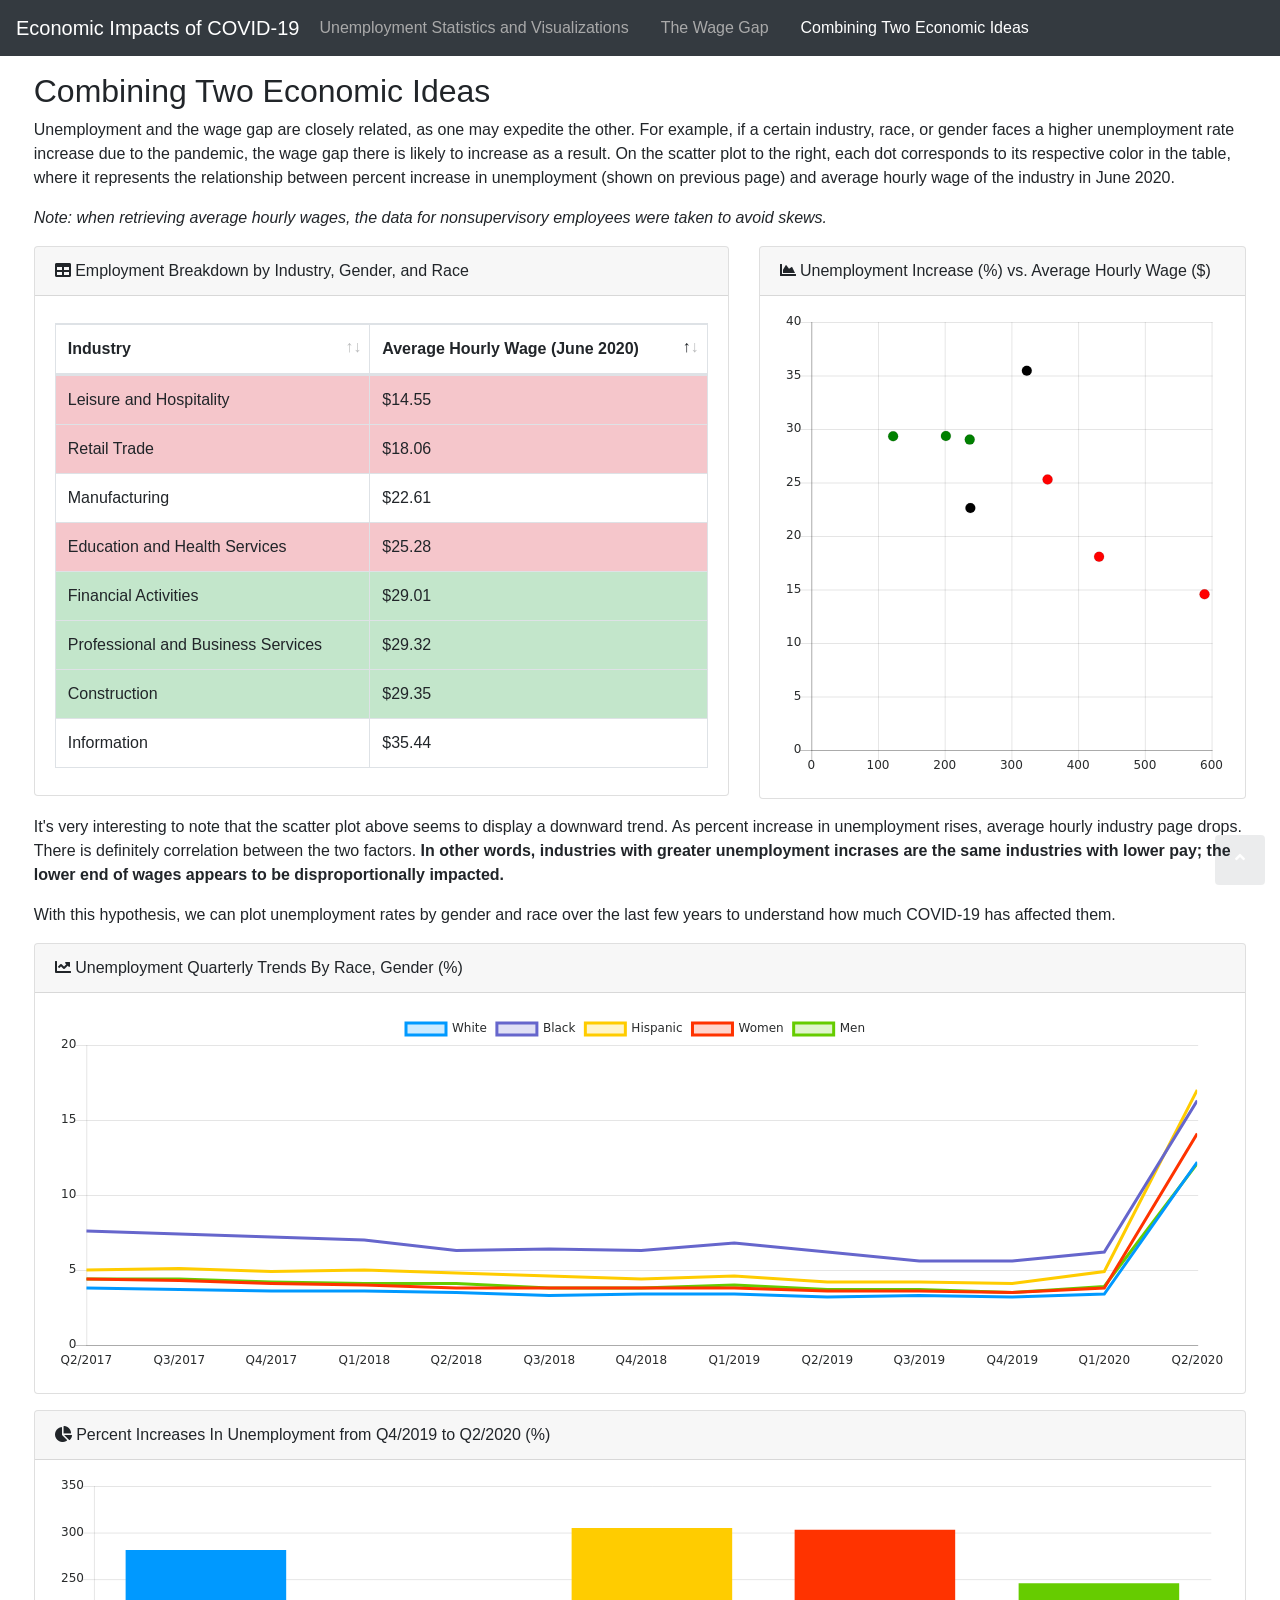
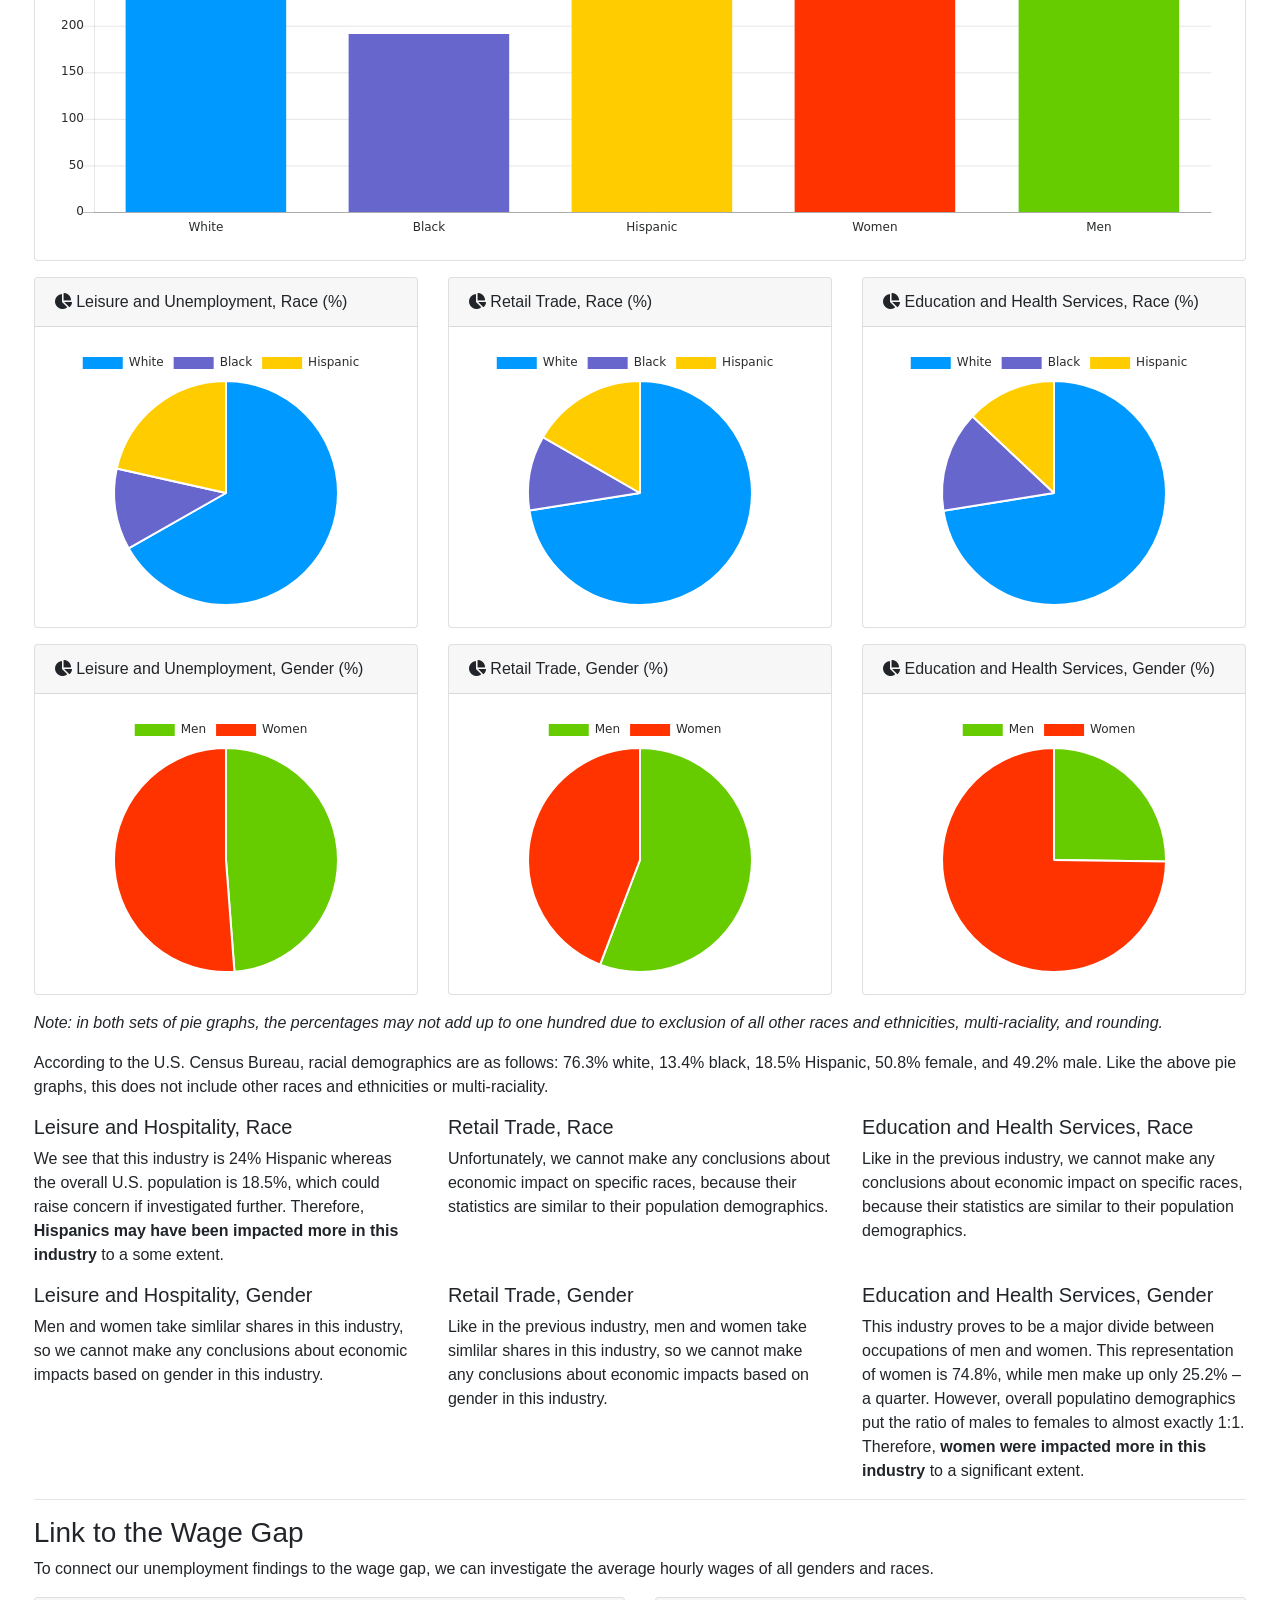
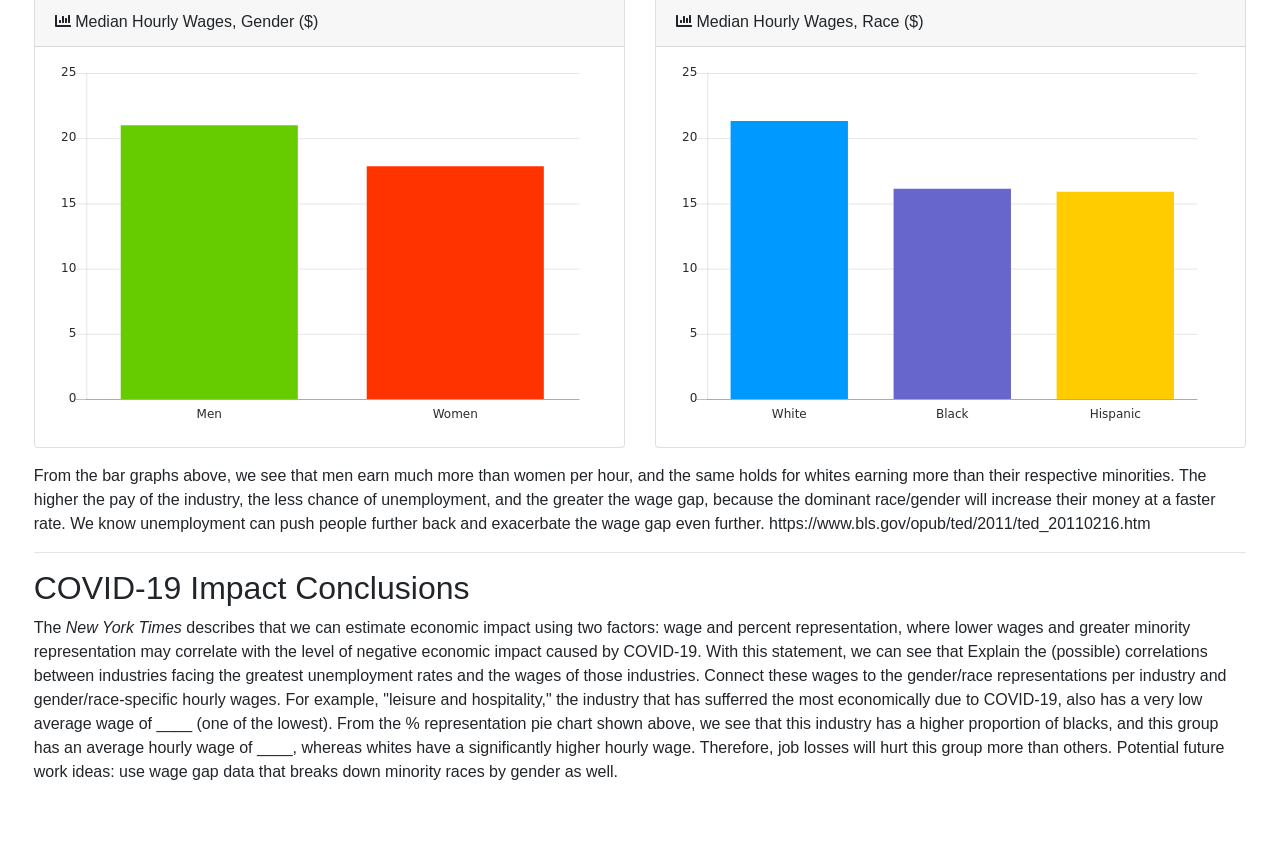
==== commit f9238ae5: "Updating graphs to add a new gender" ====
--- a/combination.html
+++ b/combination.html
@@ -315,7 +315,7 @@
               <div class="card mb-3">
                 <div class="card-header">
                   <i class="fas fa-chart-bar"></i>
-                  Average Hourly Wages, Gender ($)</div>
+                  Median Hourly Wages, Gender ($)</div>
                 <div class="card-body" style='height:400px'>
                   <canvas id="wages_gender"></canvas>
                 </div>
@@ -327,7 +327,7 @@
               <div class="card mb-3">
                 <div class="card-header">
                   <i class="fas fa-chart-bar"></i>
-                  Average Hourly Wages, Race ($)</div>
+                  Median Hourly Wages, Race ($)</div>
                 <div class="card-body" style='height:400px'>
                   <canvas id="wages_race"></canvas>
                 </div>
@@ -336,9 +336,7 @@
 
           </div>
 
-          The higher the pay of the industry, the less chance of unemployment, and the greater the wage gap, because the dominant race/gender will increase their money at a faster rate. We know unemployment can push people further back and exacerbate the wage gap even further. https://www.bls.gov/opub/ted/2011/ted_20110216.htm
-
-          Closing statement here. [INSERT TEXT BLAH BLAH BLAH BLAH BLAH BLAH BLAH BLAH BLAH BLAH BLAH BLAH BLAH BLAH BLAH BLAH BLAH BLAH BLAH BLAH BLAH BLAH BLAH]
+          From the bar graphs above, we see that men earn much more than women per hour, and the same holds for whites earning more than their respective minorities. The higher the pay of the industry, the less chance of unemployment, and the greater the wage gap, because the dominant race/gender will increase their money at a faster rate. We know unemployment can push people further back and exacerbate the wage gap even further. https://www.bls.gov/opub/ted/2011/ted_20110216.htm
 
           <hr>
 
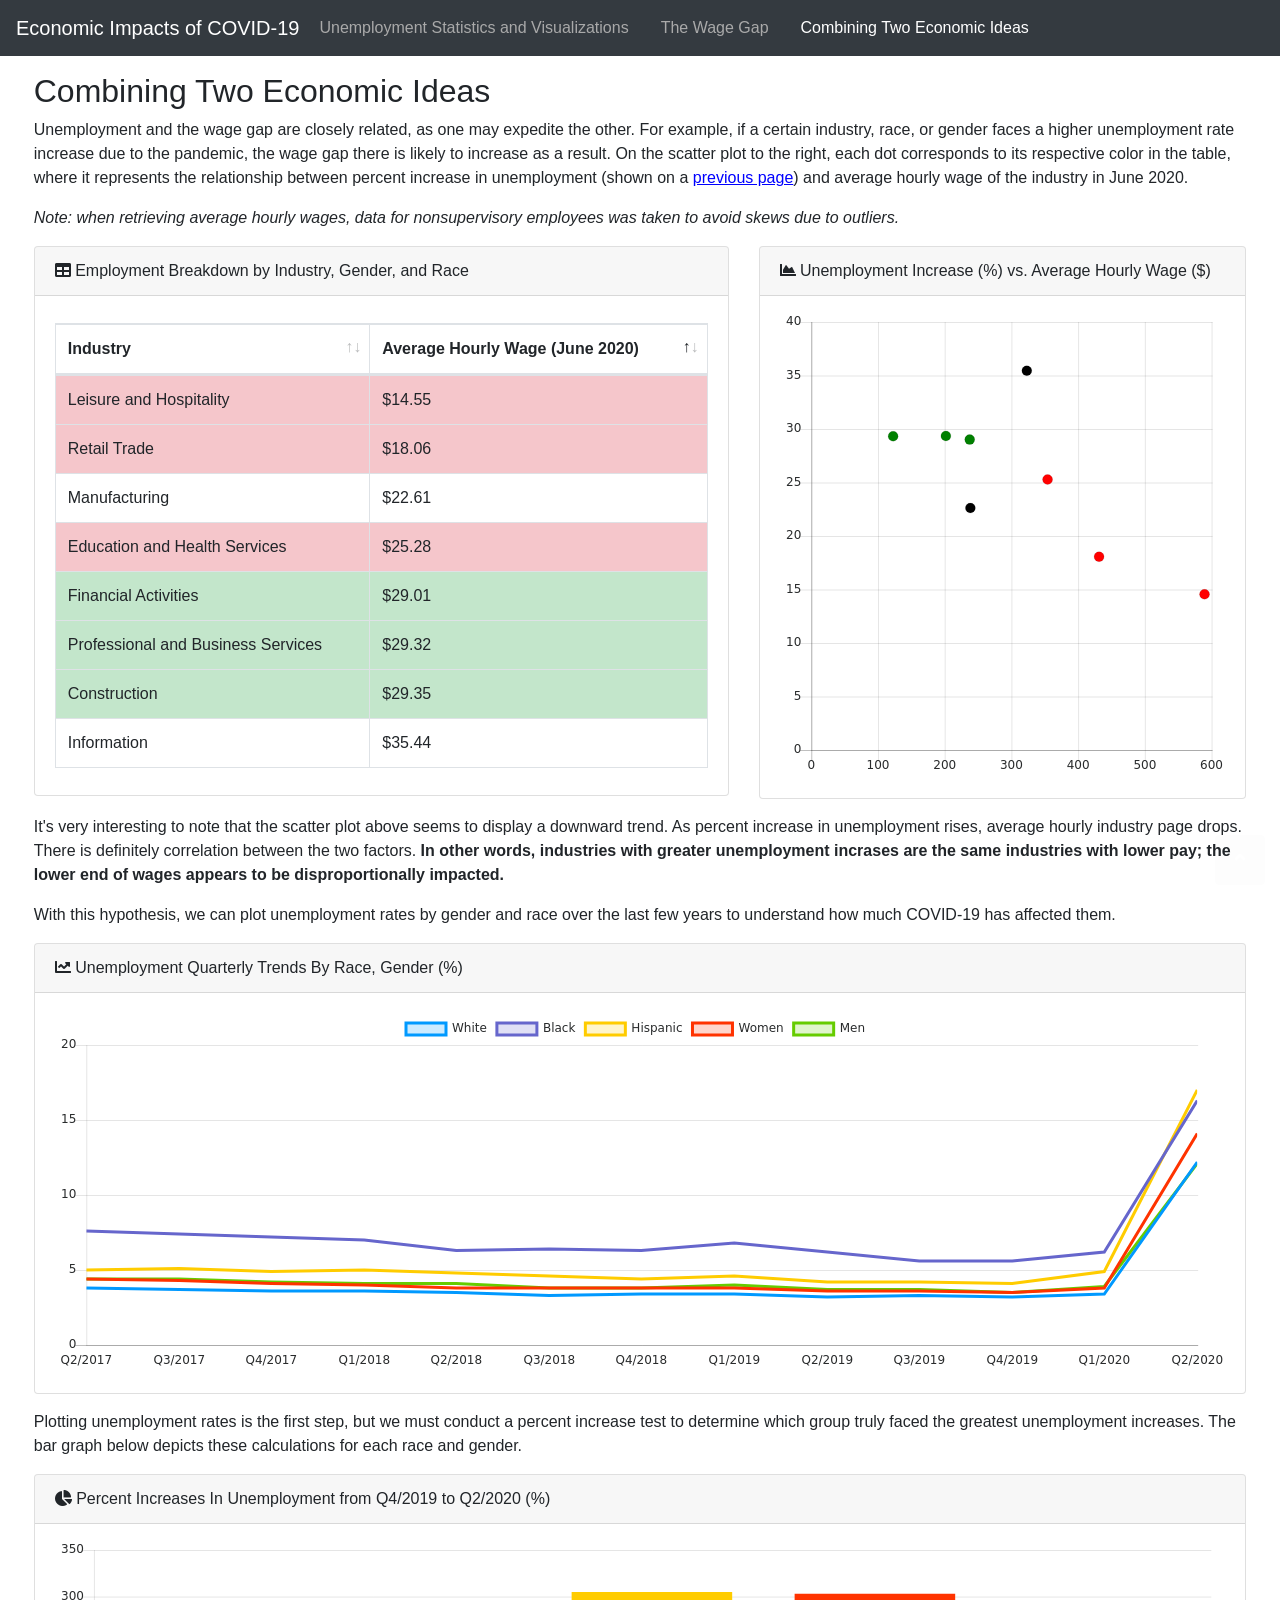
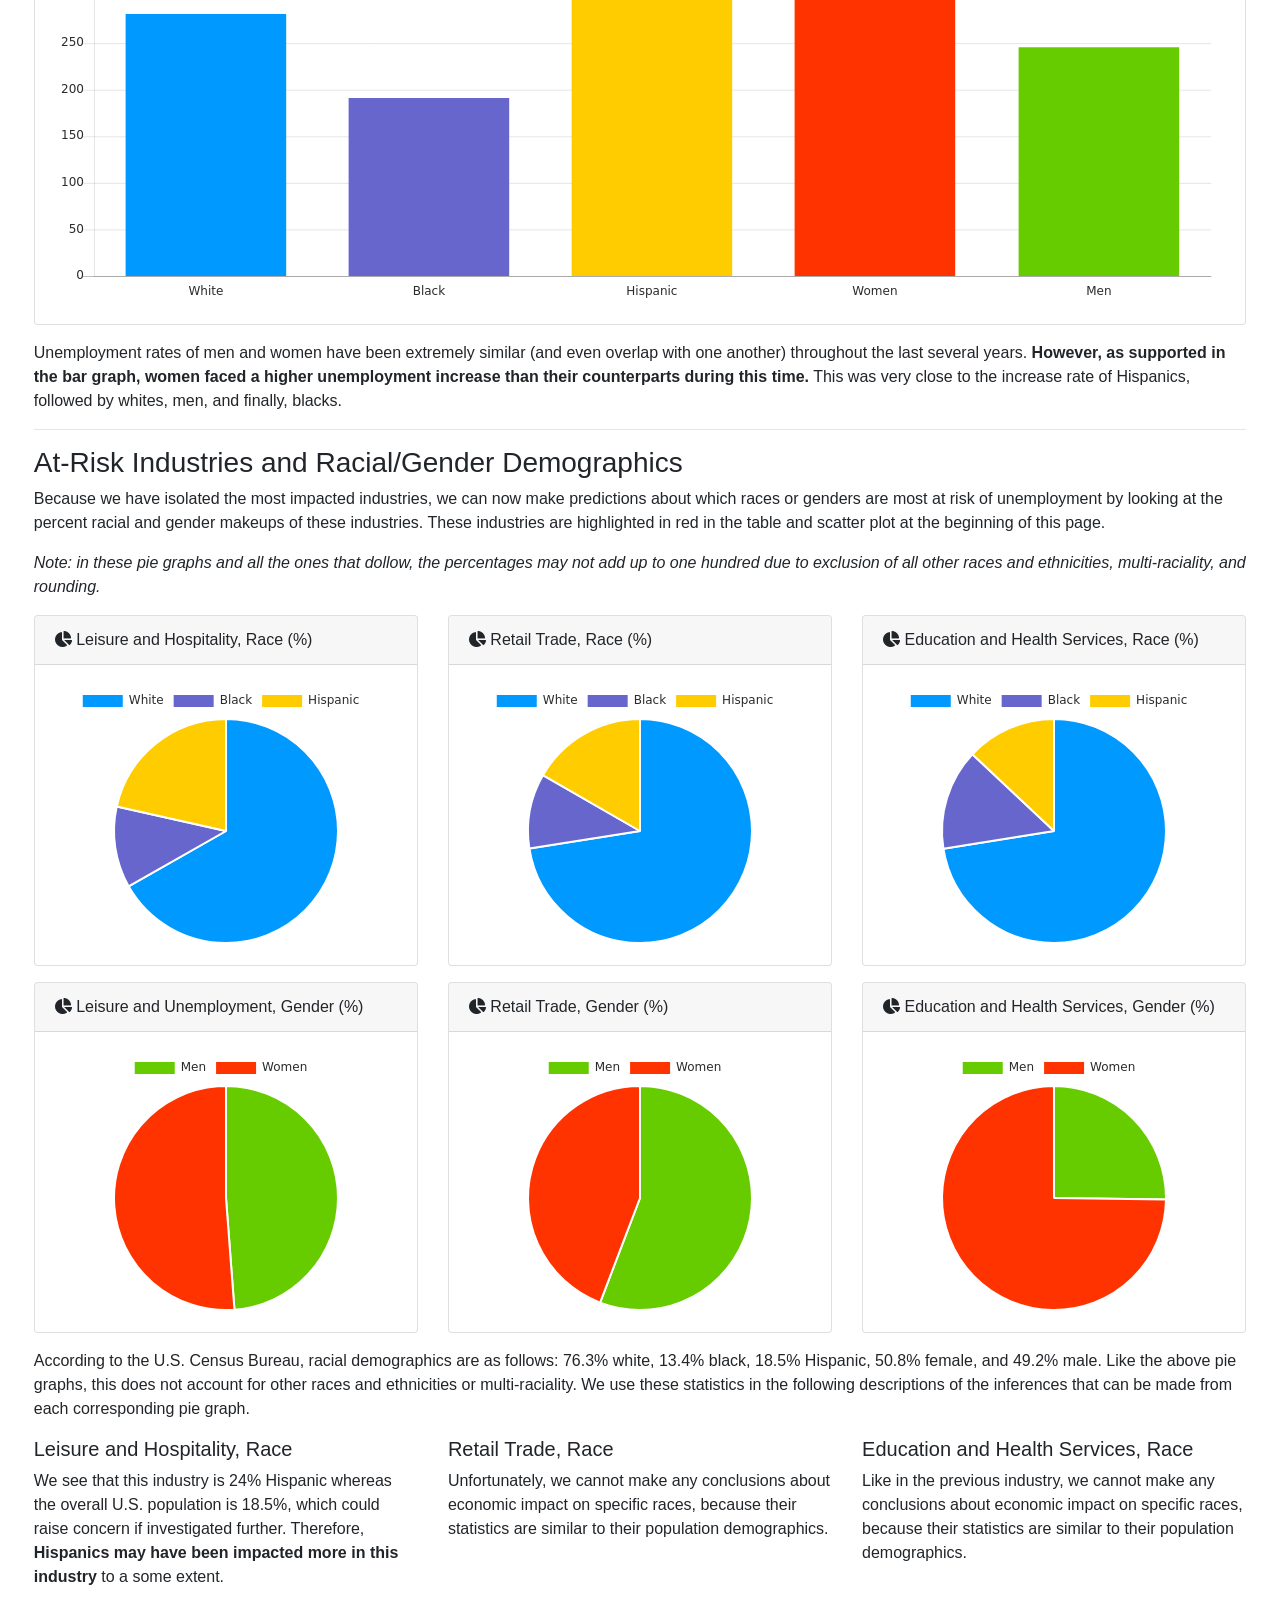
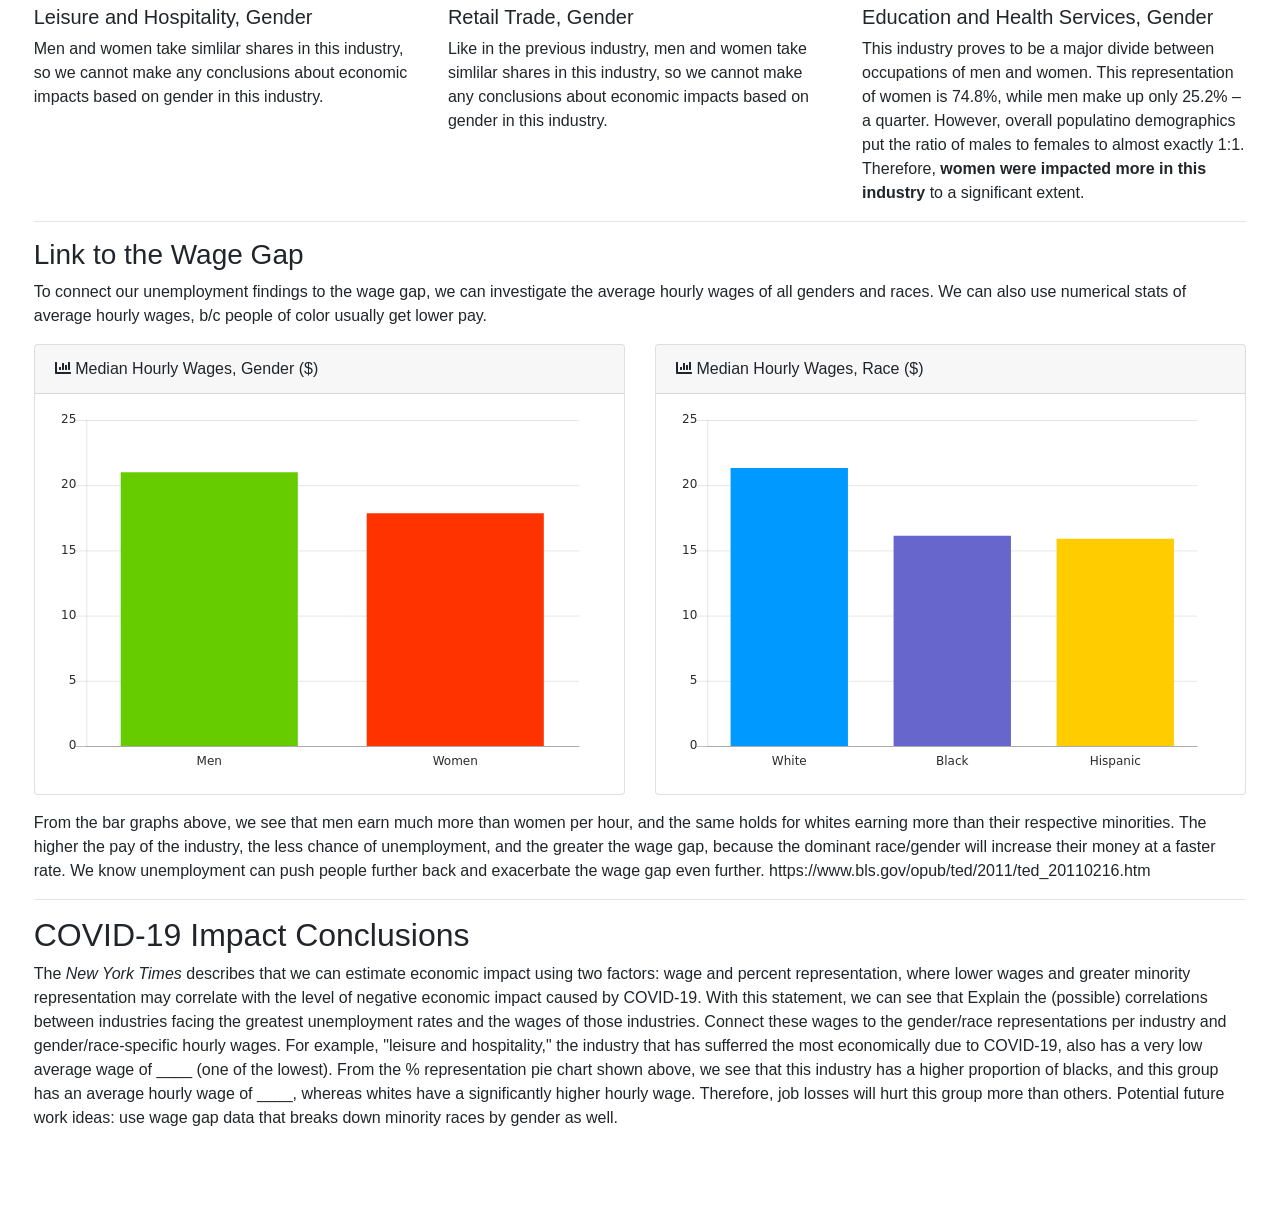
==== commit b2e31253: "Editing text descriptions on multiple tabs" ====
--- a/combination.html
+++ b/combination.html
@@ -63,11 +63,11 @@
           <div id="encapsule">
 
           <h2>Combining Two Economic Ideas</h2>
-          Unemployment and the wage gap are closely related, as one may expedite the other. For example, if a certain industry, race, or gender faces a higher unemployment rate increase due to the pandemic, the wage gap there is likely to increase as a result. On the scatter plot to the right, each dot corresponds to its respective color in the table, where it represents the relationship between percent increase in unemployment (shown on previous page) and average hourly wage of the industry in June 2020.
-
-          <p></p>
-
-          <i>Note: when retrieving average hourly wages, the data for nonsupervisory employees were taken to avoid skews.</i>
+          Unemployment and the wage gap are closely related, as one may expedite the other. For example, if a certain industry, race, or gender faces a higher unemployment rate increase due to the pandemic, the wage gap there is likely to increase as a result. On the scatter plot to the right, each dot corresponds to its respective color in the table, where it represents the relationship between percent increase in unemployment (shown on a <a href='unemployment.html' style='color: blue'><u>previous page</u></a>) and average hourly wage of the industry in June 2020.
+
+          <p></p>
+
+          <i>Note: when retrieving average hourly wages, data for nonsupervisory employees was taken to avoid skews due to outliers.</i>
 
           <p></p>
 
@@ -158,6 +158,10 @@
                   </div>
               </div>
 
+          Plotting unemployment rates is the first step, but we must conduct a percent increase test to determine which group truly faced the greatest unemployment increases. The bar graph below depicts these calculations for each race and gender.
+
+          <p></p>
+
           <div class="card mb-3">
                 <div class="card-header">
                   <i class="fas fa-chart-pie"></i>
@@ -167,6 +171,19 @@
                 </div>
               </div>
 
+          Unemployment rates of men and women have been extremely similar (and even overlap with one another) throughout the last several years. <b>However, as supported in the bar graph, women faced a higher unemployment increase than their counterparts during this time.</b> This was very close to the increase rate of Hispanics, followed by whites, men, and finally, blacks.
+
+          <hr>
+
+          <h3>At-Risk Industries and Racial/Gender Demographics</h3>
+          Because we have isolated the most impacted industries, we can now make predictions about which races or genders are most at risk of unemployment by looking at the percent racial and gender makeups of these industries. These industries are highlighted in red in the table and scatter plot at the beginning of this page. 
+
+          <p></p>
+
+          <i>Note: in these pie graphs and all the ones that dollow, the percentages may not add up to one hundred due to exclusion of all other races and ethnicities, multi-raciality, and rounding.</i>
+
+          <p></p>
+ 
           <div class='row'>
 
             <!-- Leisure and Hospitality Race -->
@@ -174,7 +191,7 @@
               <div class="card mb-3">
                 <div class="card-header">
                   <i class="fas fa-chart-pie"></i>
-                  Leisure and Unemployment, Race (%)</div>
+                  Leisure and Hospitality, Race (%)</div>
                 <div class="card-body" style='height:300px'>
                   <canvas id="leisure_hospitality_race"></canvas>
                 </div>
@@ -247,11 +264,7 @@
 
           </div>
 
-         <i>Note: in both sets of pie graphs, the percentages may not add up to one hundred due to exclusion of all other races and ethnicities, multi-raciality, and rounding.</i>
-
-         <p></p>
-
-         According to the U.S. Census Bureau, racial demographics are as follows: 76.3% white, 13.4% black, 18.5% Hispanic, 50.8% female, and 49.2% male. Like the above pie graphs, this does not include other races and ethnicities or multi-raciality. 
+         According to the U.S. Census Bureau, racial demographics are as follows: 76.3% white, 13.4% black, 18.5% Hispanic, 50.8% female, and 49.2% male. Like the above pie graphs, this does not account for other races and ethnicities or multi-raciality. We use these statistics in the following descriptions of the inferences that can be made from each corresponding pie graph.
 
          <p></p>
 
@@ -304,7 +317,7 @@
           <hr>
 
           <h3>Link to the Wage Gap</h3>
-          To connect our unemployment findings to the wage gap, we can investigate the average hourly wages of all genders and races. 
+          To connect our unemployment findings to the wage gap, we can investigate the average hourly wages of all genders and races. We can also use numerical stats of average hourly wages, b/c people of color usually get lower pay. 
 
           <p></p>
 
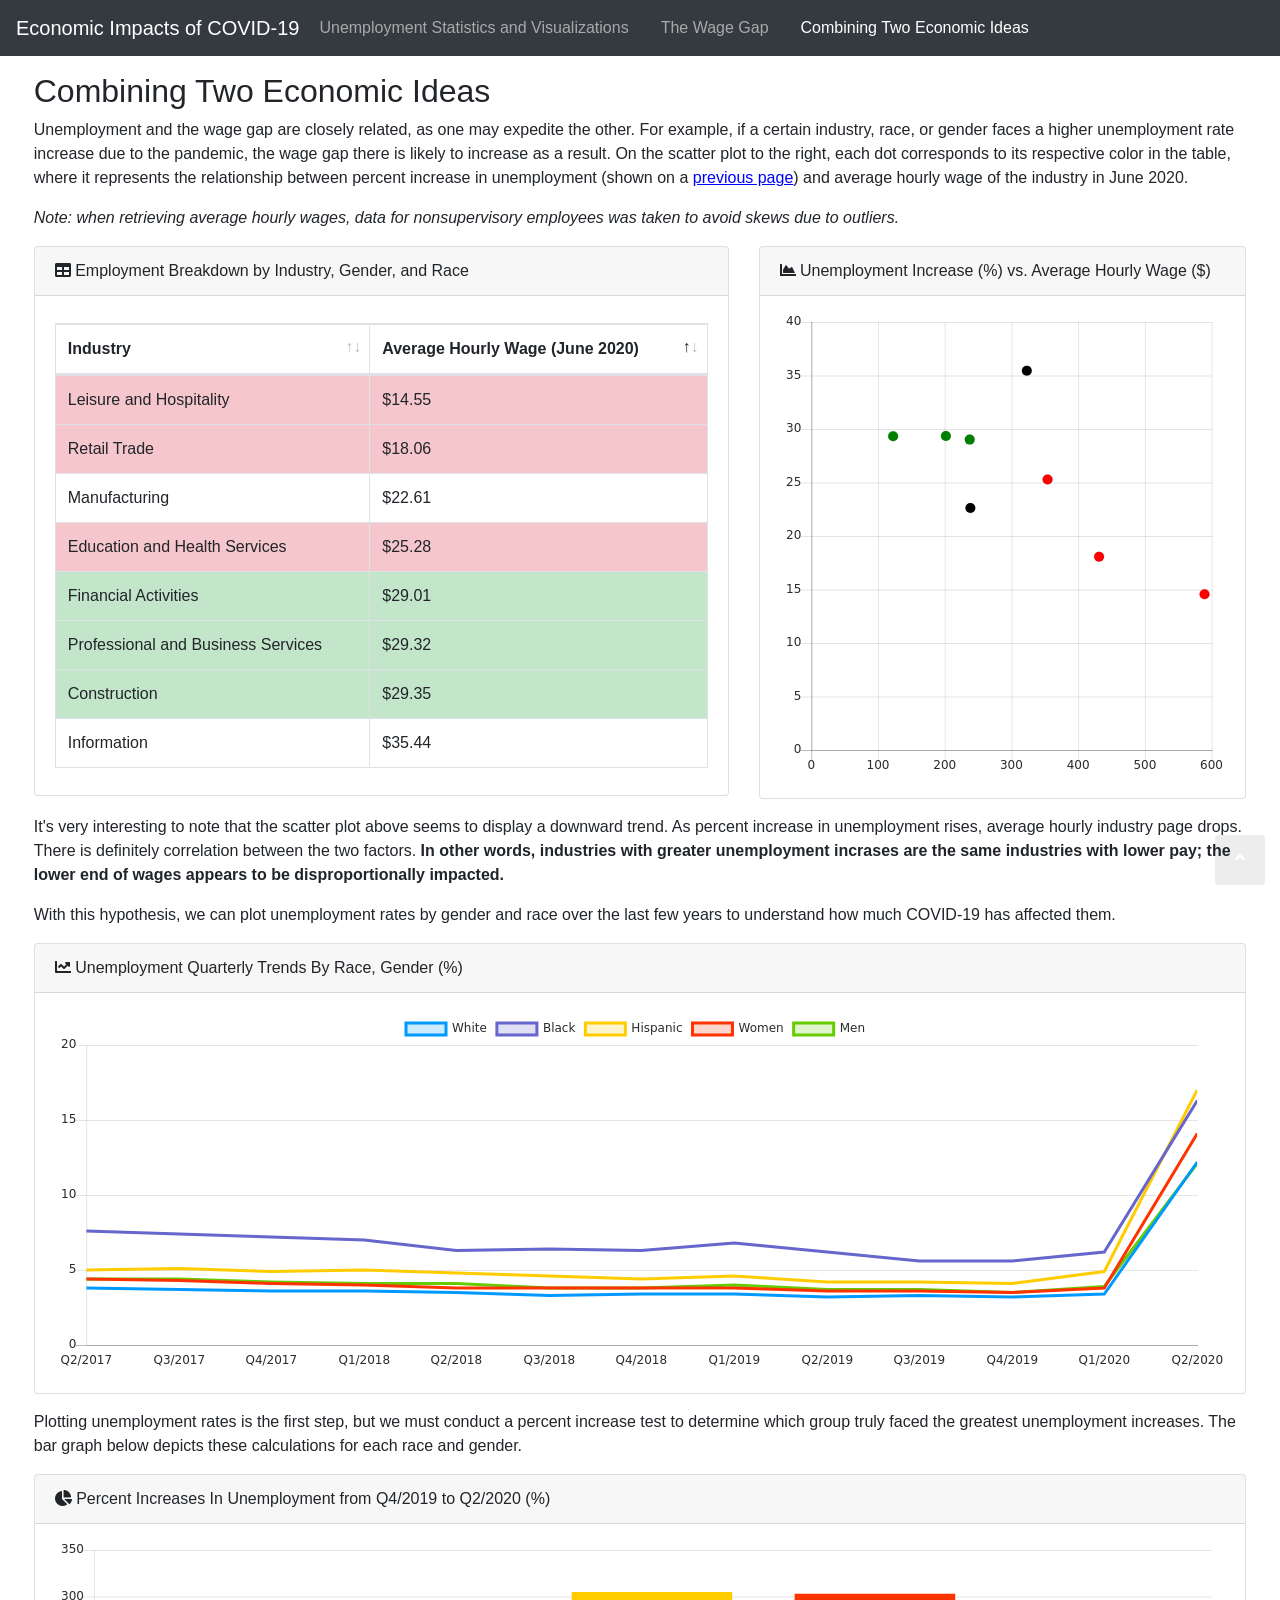
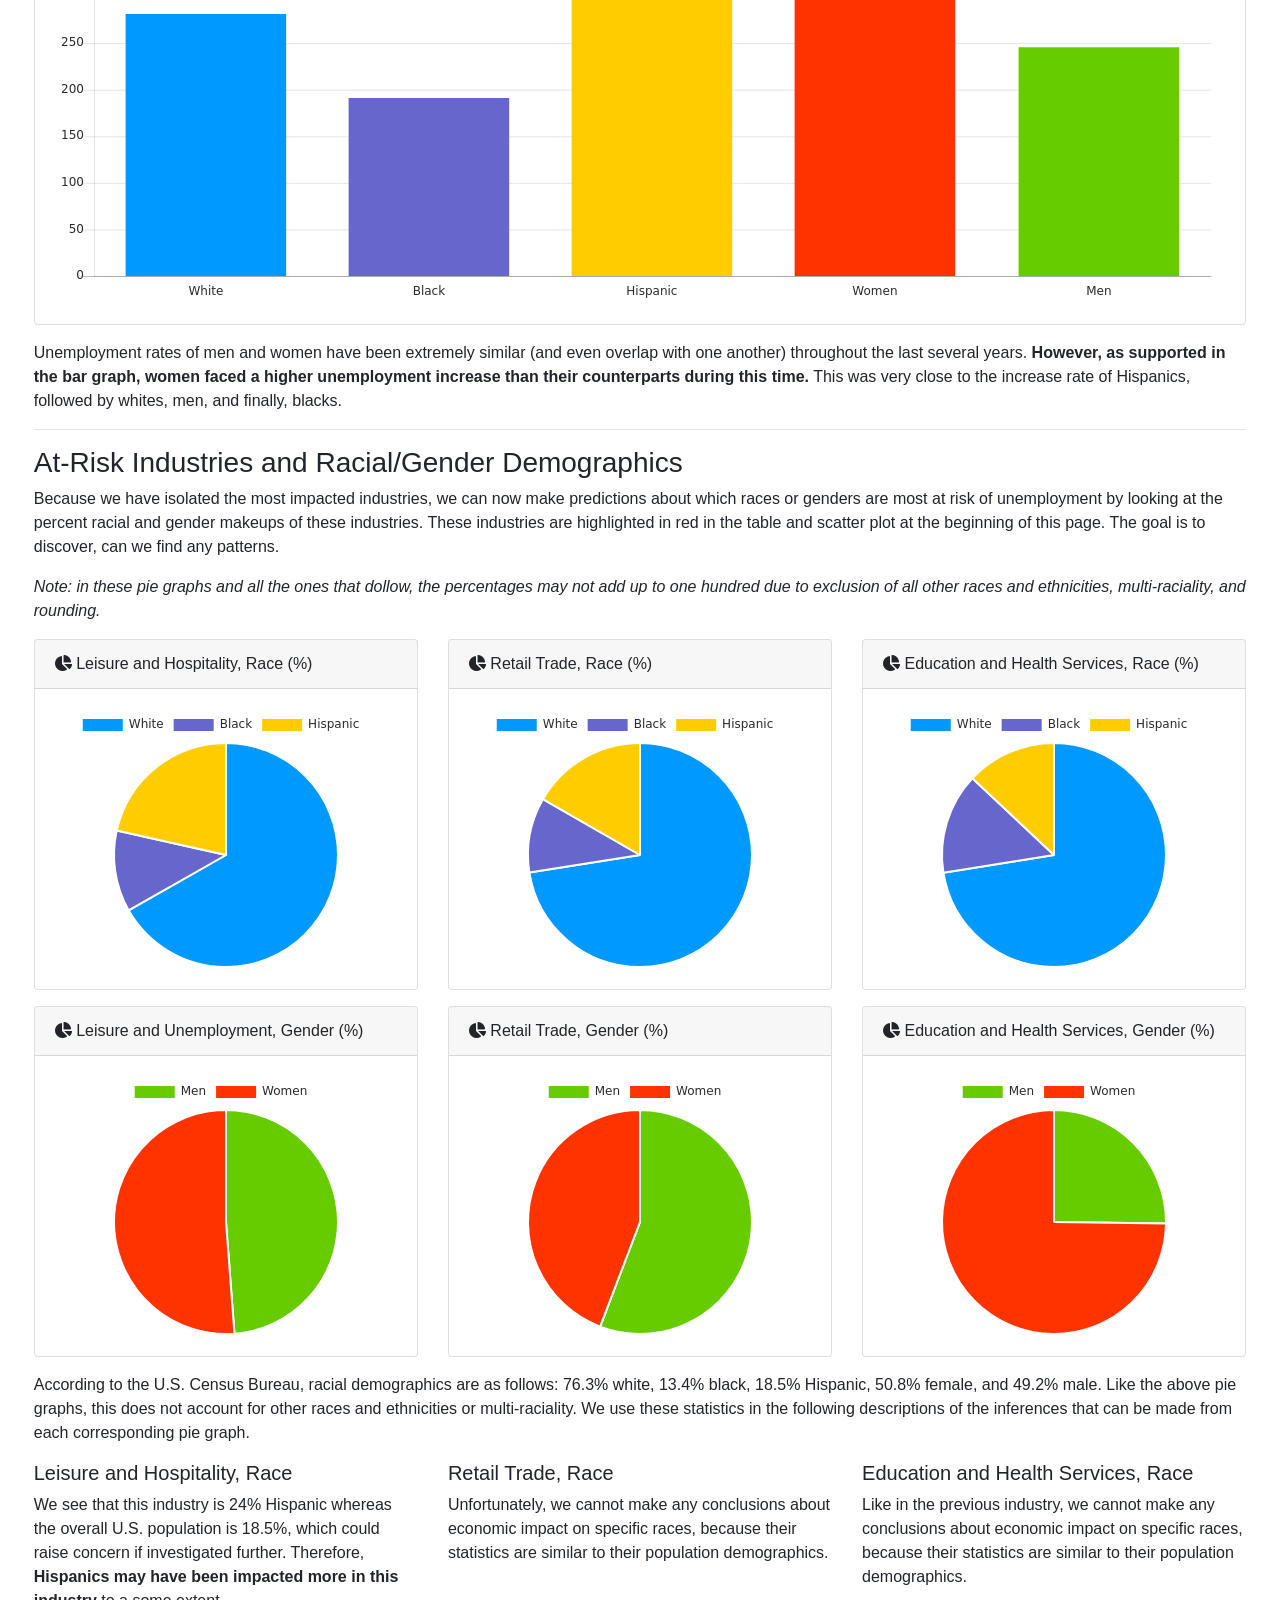
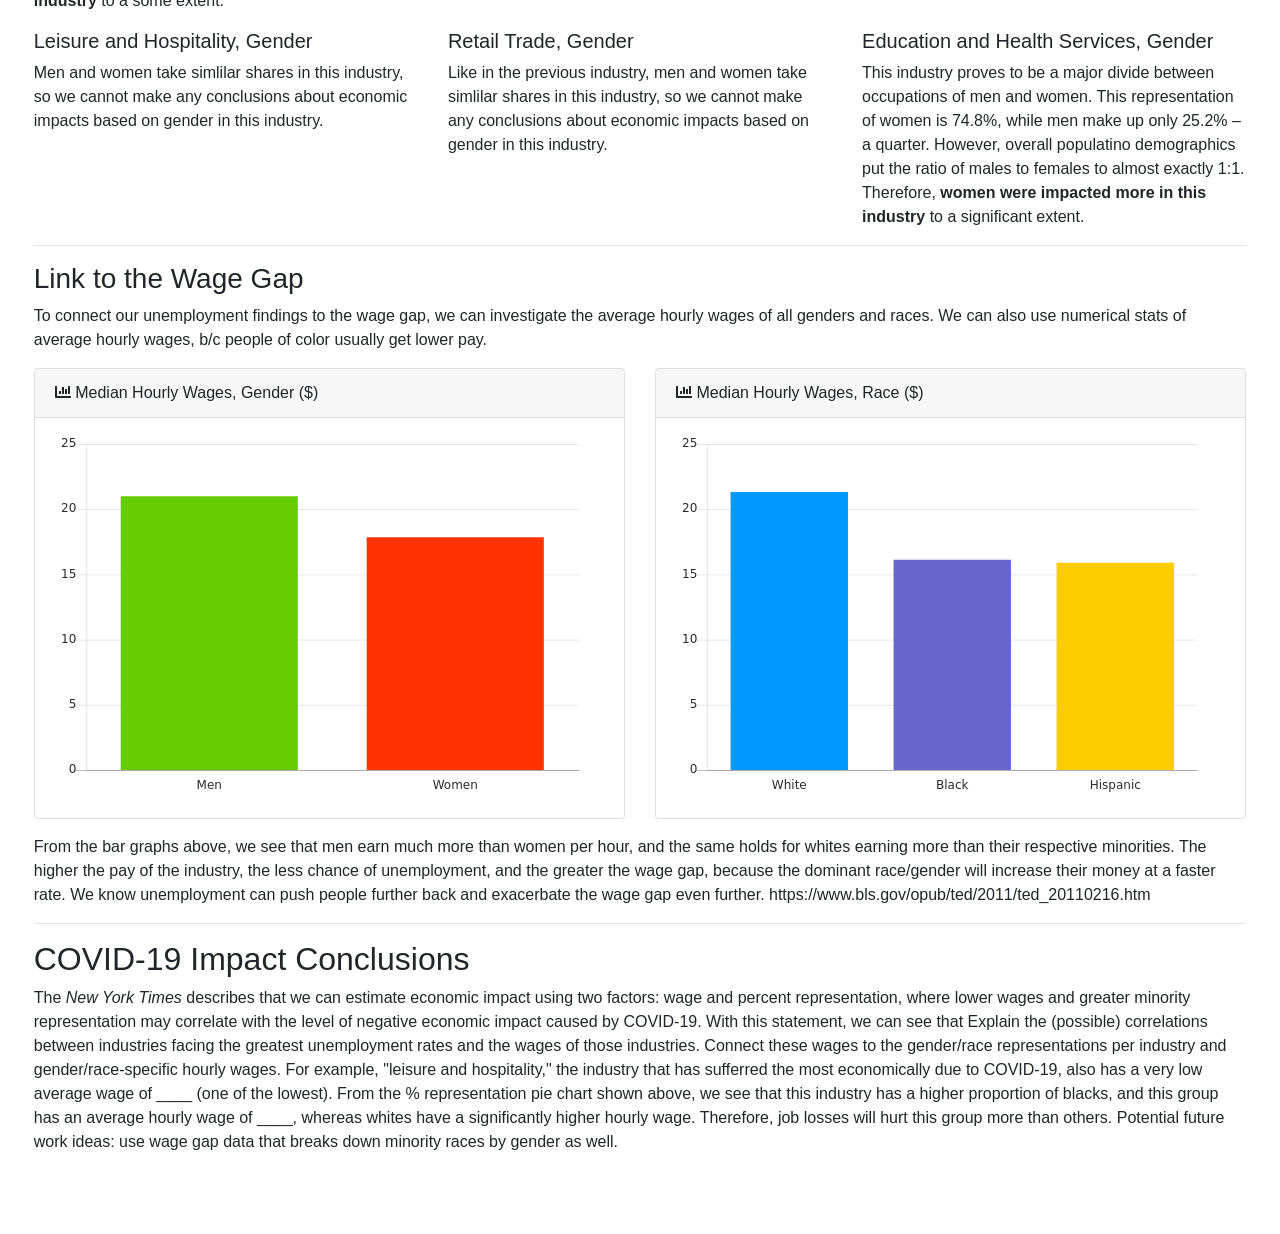
==== commit a95b8891: "Adding color scheme to graphs" ====
--- a/combination.html
+++ b/combination.html
@@ -176,7 +176,7 @@
           <hr>
 
           <h3>At-Risk Industries and Racial/Gender Demographics</h3>
-          Because we have isolated the most impacted industries, we can now make predictions about which races or genders are most at risk of unemployment by looking at the percent racial and gender makeups of these industries. These industries are highlighted in red in the table and scatter plot at the beginning of this page. 
+          Because we have isolated the most impacted industries, we can now make predictions about which races or genders are most at risk of unemployment by looking at the percent racial and gender makeups of these industries. These industries are highlighted in red in the table and scatter plot at the beginning of this page. The goal is to discover, can we find any patterns. 
 
           <p></p>
 
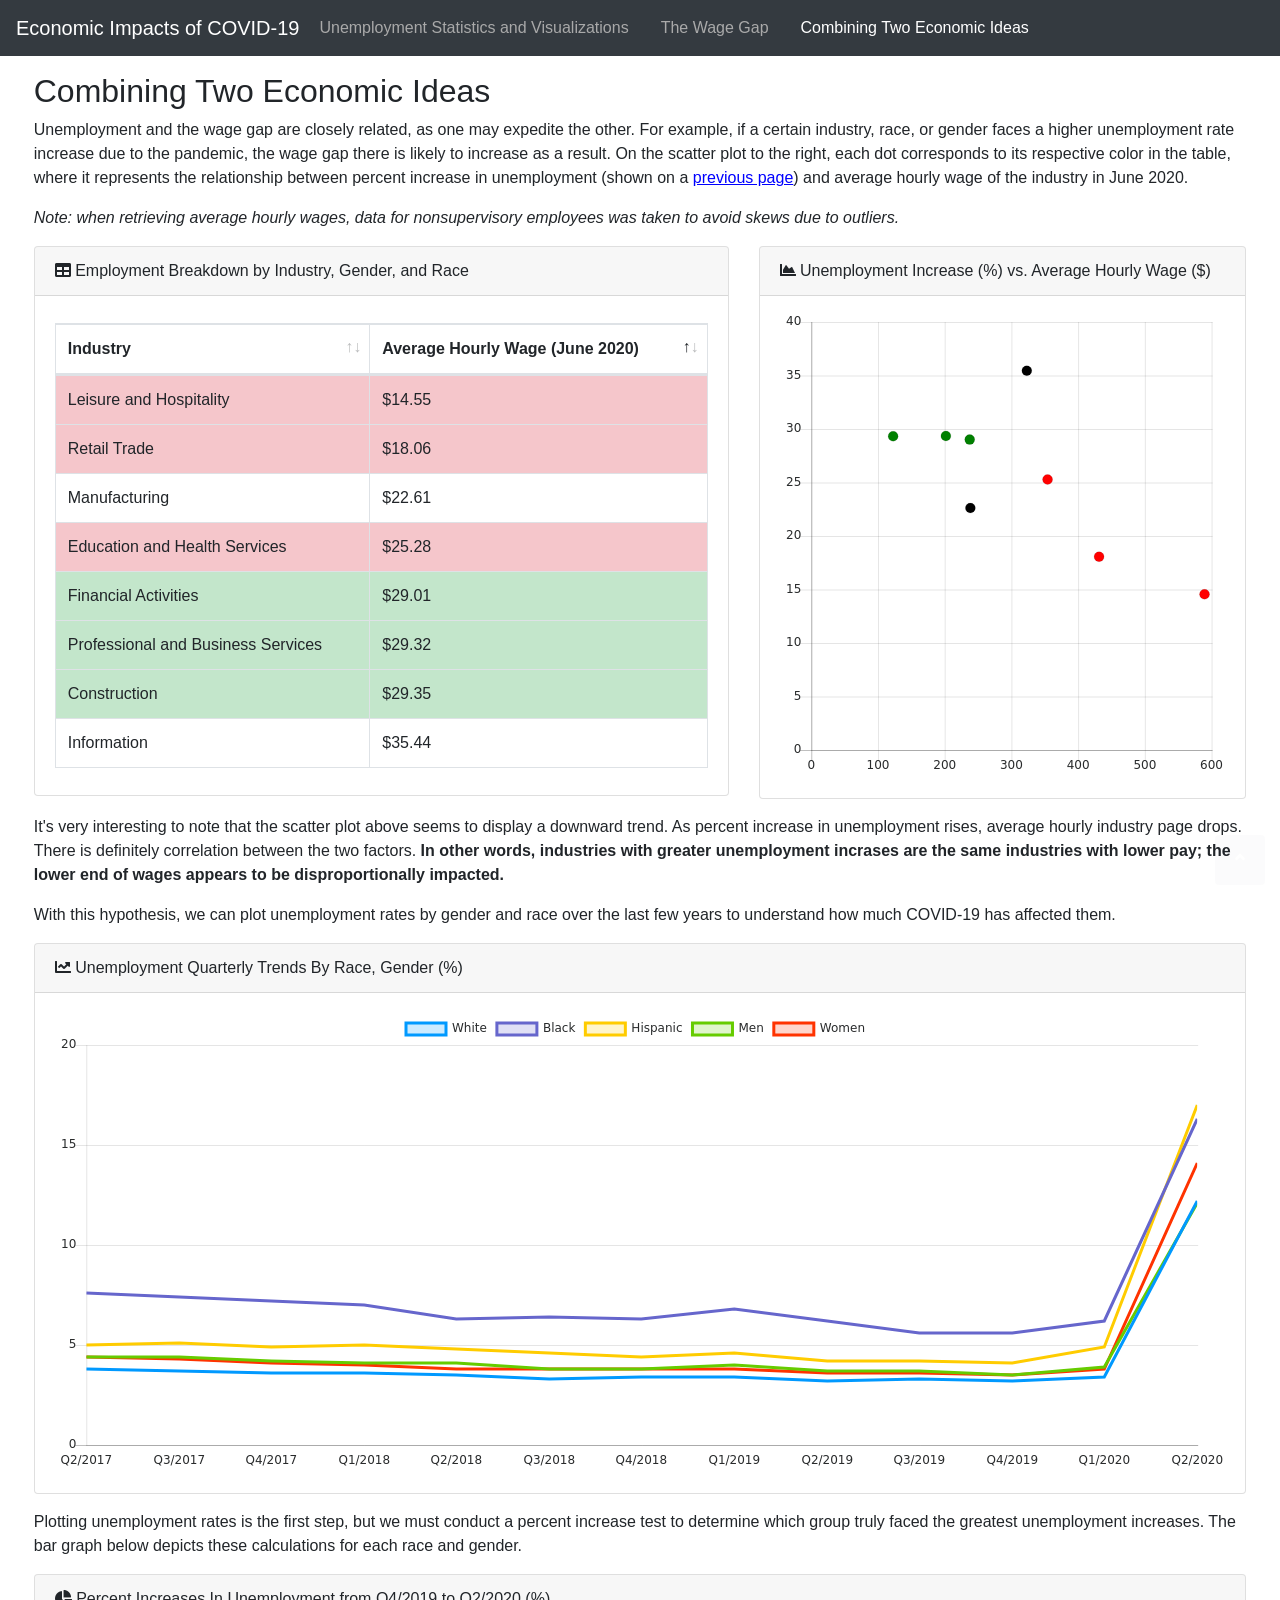
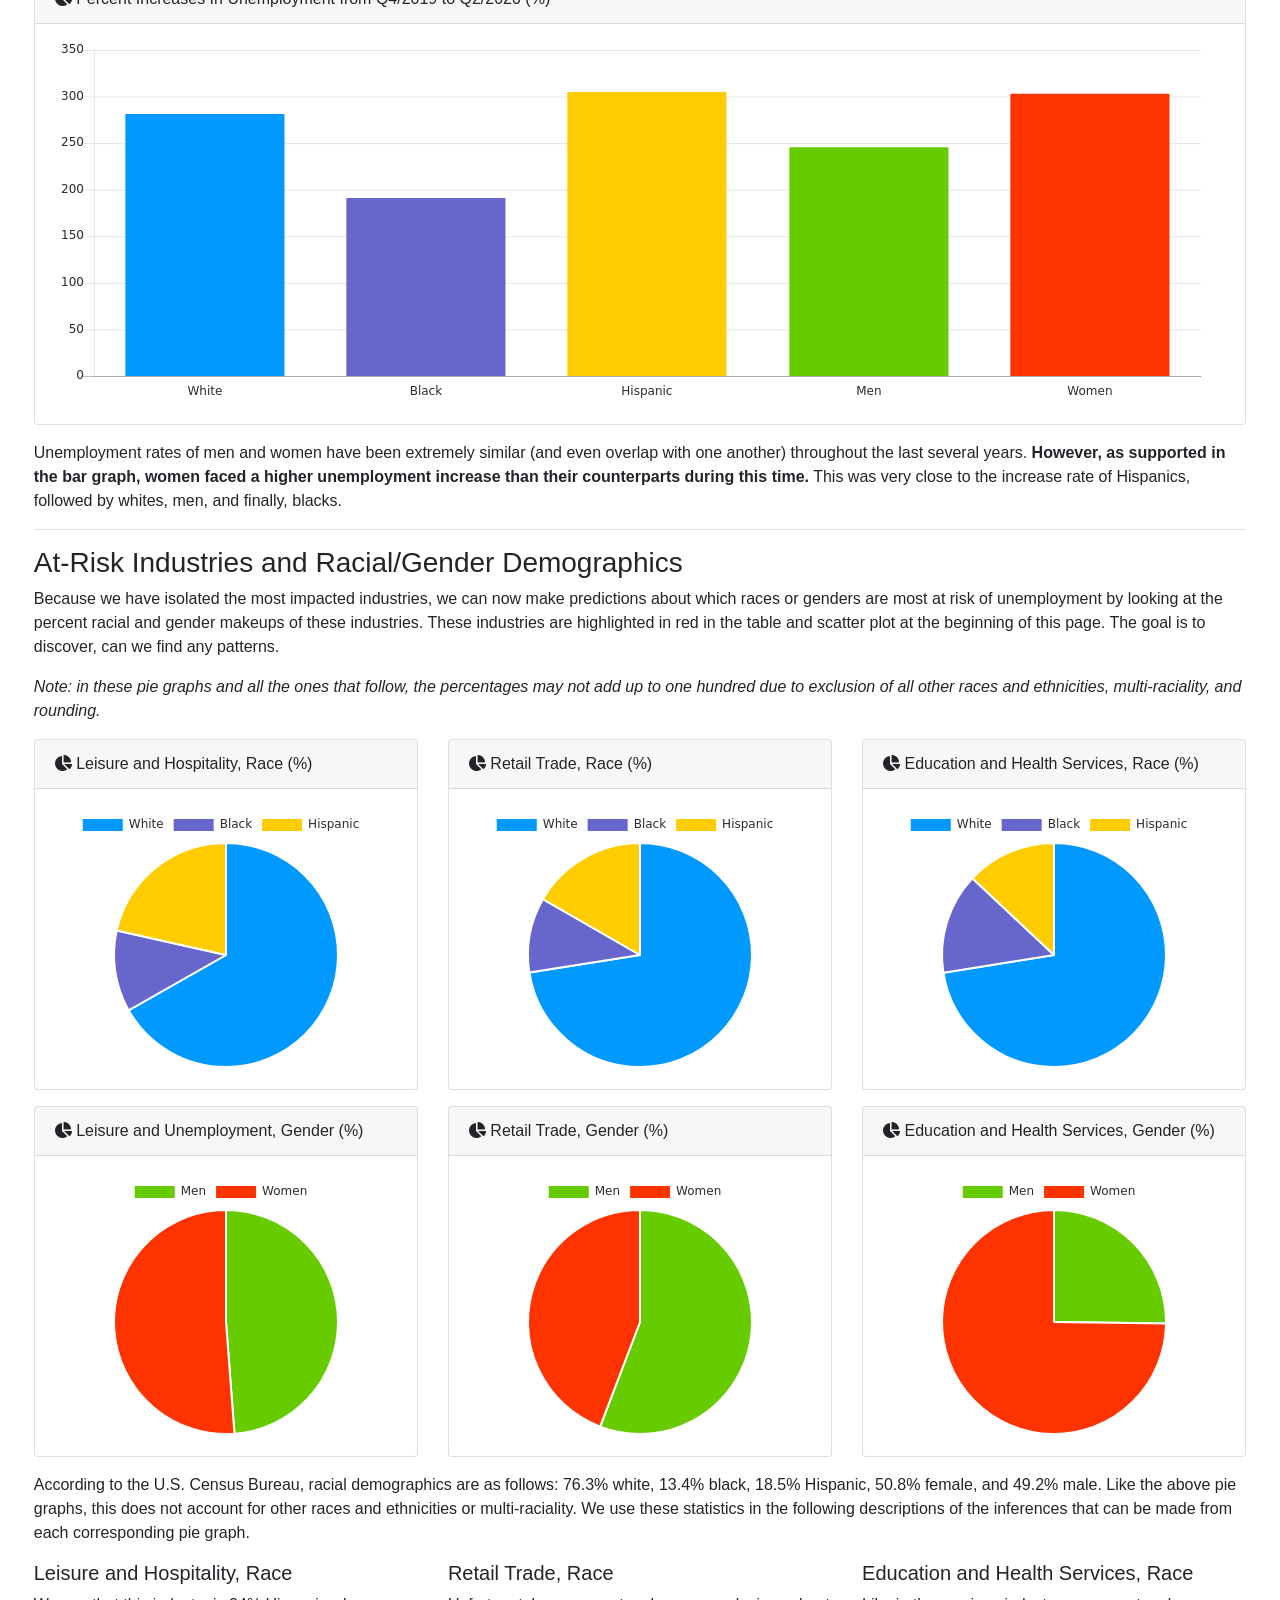
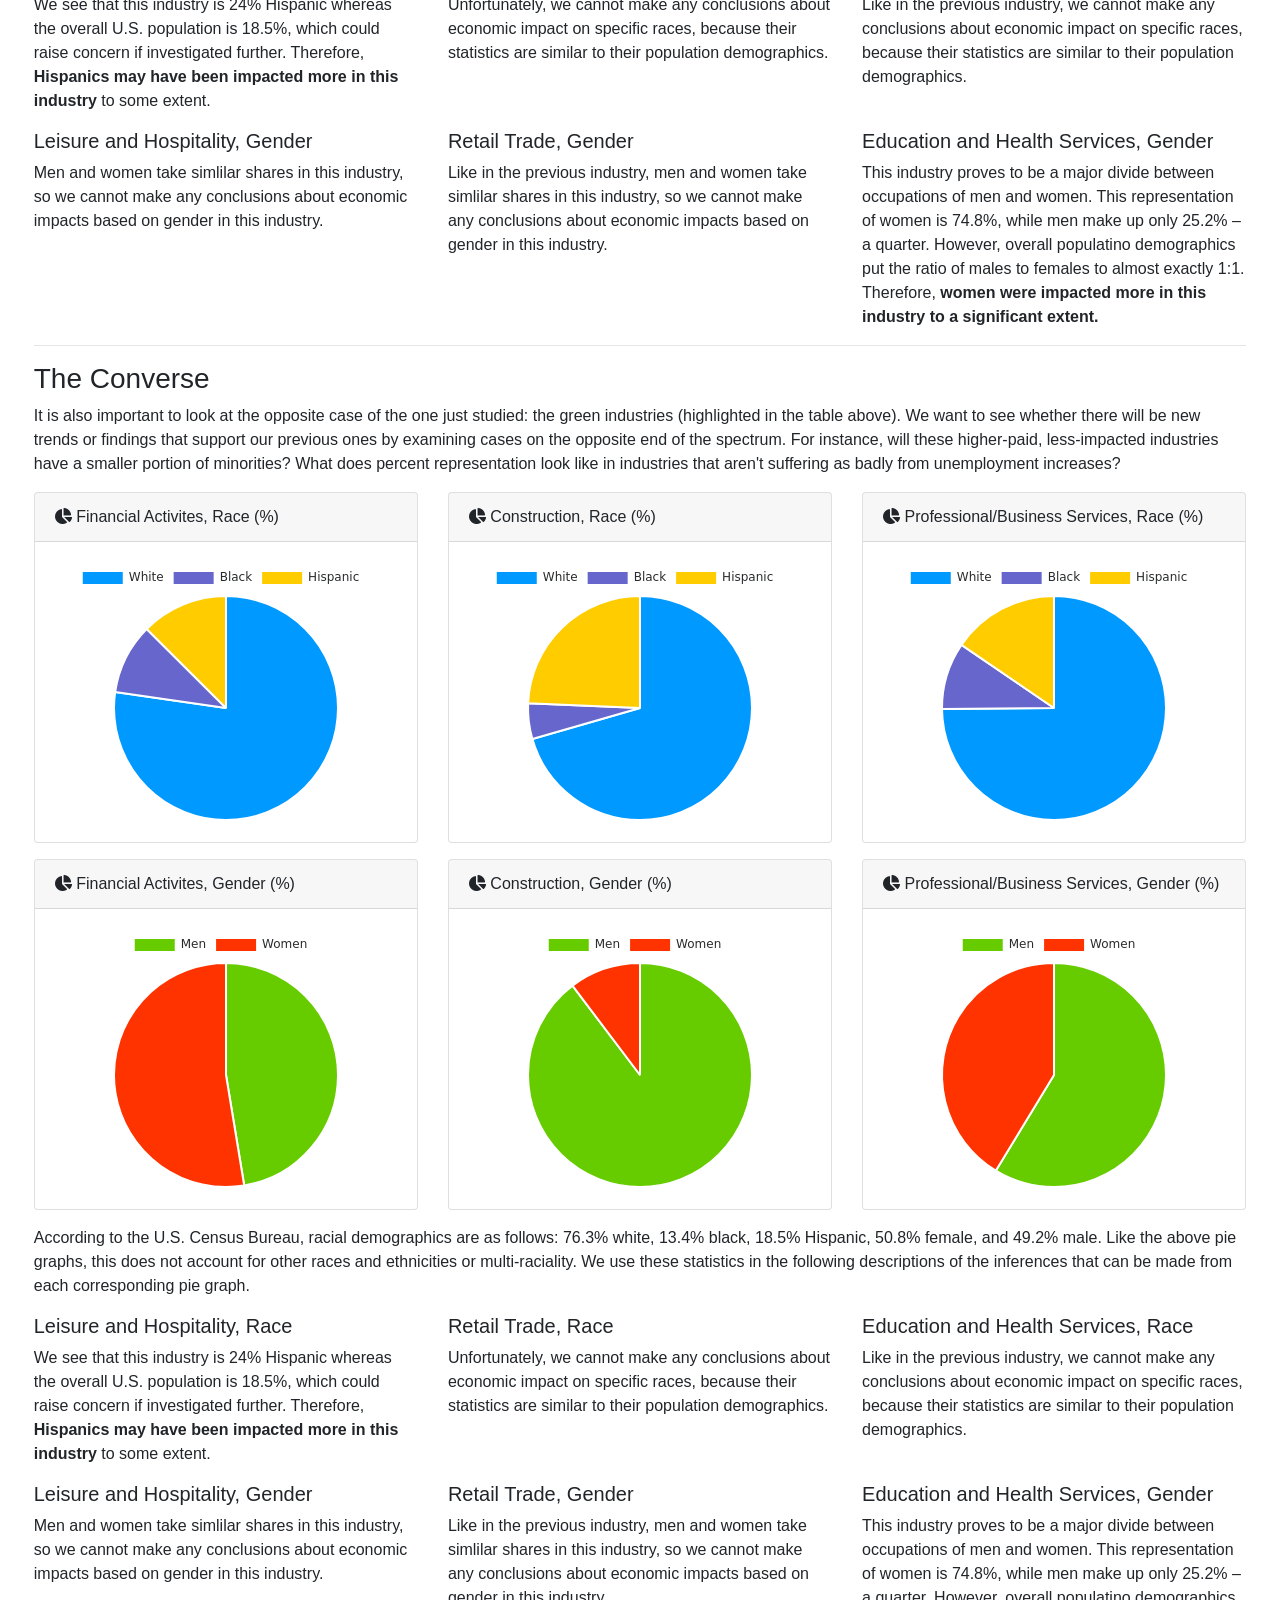
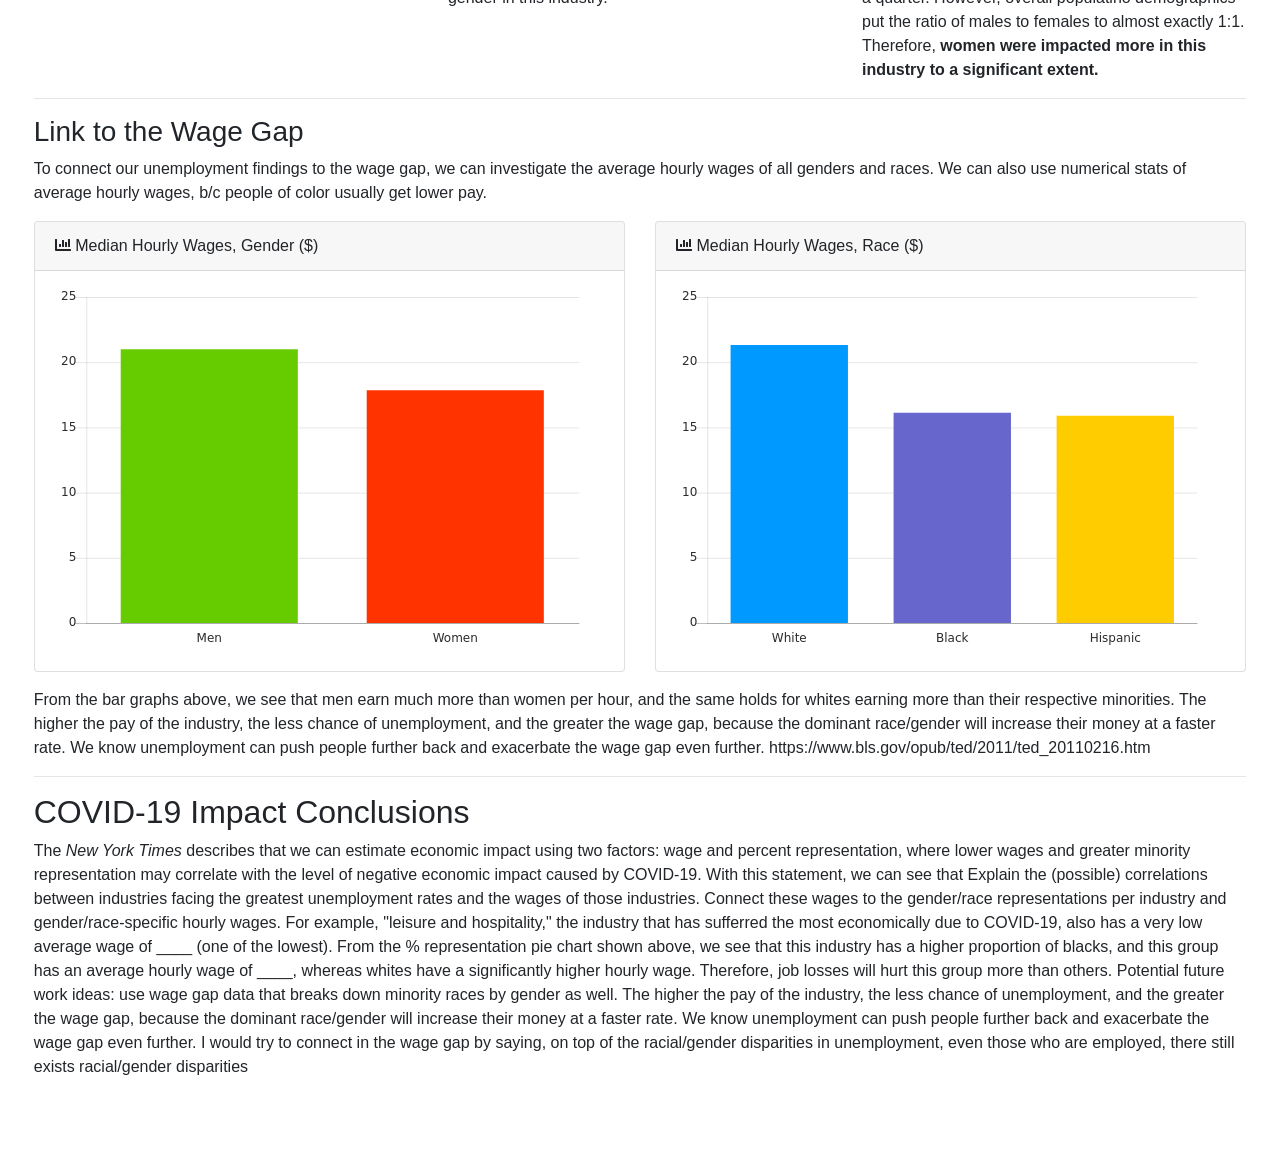
==== commit b6031284: "Adding converse graphs" ====
--- a/combination.html
+++ b/combination.html
@@ -153,7 +153,7 @@
                 <div class="card-header">
                   <i class="fas fa-chart-line"></i>
                   Unemployment Quarterly Trends By Race, Gender (%)</div>
-                  <div class="card-body" style='height:400px'>
+                  <div class="card-body" style='height:500px'>
                     <canvas id="unemployment_quarterly"></canvas>
                   </div>
               </div>
@@ -180,7 +180,7 @@
 
           <p></p>
 
-          <i>Note: in these pie graphs and all the ones that dollow, the percentages may not add up to one hundred due to exclusion of all other races and ethnicities, multi-raciality, and rounding.</i>
+          <i>Note: in these pie graphs and all the ones that follow, the percentages may not add up to one hundred due to exclusion of all other races and ethnicities, multi-raciality, and rounding.</i>
 
           <p></p>
  
@@ -273,7 +273,7 @@
             <!-- Leisure and Hospitality Race -->
             <div class="col-lg-4">
               <h5>Leisure and Hospitality, Race</h5>
-              We see that this industry is 24% Hispanic whereas the overall U.S. population is 18.5%, which could raise concern if investigated further. Therefore, <b>Hispanics may have been impacted more in this industry</b> to a some extent.
+              We see that this industry is 24% Hispanic whereas the overall U.S. population is 18.5%, which could raise concern if investigated further. Therefore, <b>Hispanics may have been impacted more in this industry</b> to some extent.
             </div>
 
             <!-- Retail Trade Race -->
@@ -309,7 +309,144 @@
             <!-- Education and Health Services Gender -->
             <div class="col-lg-4">
               <h5>Education and Health Services, Gender</h5>
-              This industry proves to be a major divide between occupations of men and women. This representation of women is 74.8%, while men make up only 25.2% – a quarter. However, overall populatino demographics put the ratio of males to females to almost exactly 1:1. Therefore, <b>women were impacted more in this industry</b> to a significant extent.
+              This industry proves to be a major divide between occupations of men and women. This representation of women is 74.8%, while men make up only 25.2% – a quarter. However, overall populatino demographics put the ratio of males to females to almost exactly 1:1. Therefore, <b>women were impacted more in this industry to a significant extent.</b>
+            </div>
+
+          </div>
+
+          <hr>
+
+          <h3>The Converse</h3>
+          It is also important to look at the opposite case of the one just studied: the green industries (highlighted in the table above). We want to see whether there will be new trends or findings that support our previous ones by examining cases on the opposite end of the spectrum. For instance, will these higher-paid, less-impacted industries have a smaller portion of minorities? What does percent representation look like in industries that aren't suffering as badly from unemployment increases?
+
+          <p></p>
+ 
+          <div class='row'>
+
+            <!-- Financial Activites Race -->
+            <div class="col-lg-4">
+              <div class="card mb-3">
+                <div class="card-header">
+                  <i class="fas fa-chart-pie"></i>
+                  Financial Activites, Race (%)</div>
+                <div class="card-body" style='height:300px'>
+                  <canvas id="financial_activities_race"></canvas>
+                </div>
+              </div>
+            </div>
+
+            <!-- Construction Race -->
+            <div class="col-lg-4">
+              <div class="card mb-3">
+                <div class="card-header">
+                  <i class="fas fa-chart-pie"></i>
+                  Construction, Race (%)</div>
+                <div class="card-body" style='height:300px'>
+                  <canvas id="construction_race"></canvas>
+                </div>
+              </div>
+            </div>
+
+            <!-- Professional and Business Services Race -->
+            <div class="col-lg-4">
+              <div class="card mb-3">
+                <div class="card-header">
+                  <i class="fas fa-chart-pie"></i>
+                  Professional/Business Services, Race (%)</div>
+                <div class="card-body" style='height:300px'>
+                  <canvas id="professional_business_race"></canvas>
+                </div>
+              </div>
+            </div>
+
+          </div>
+
+          <div class='row'>
+
+            <!-- Financial Activites Gender-->
+            <div class="col-lg-4">
+              <div class="card mb-3">
+                <div class="card-header">
+                  <i class="fas fa-chart-pie"></i>
+                  Financial Activites, Gender (%)</div>
+                <div class="card-body" style='height:300px'>
+                  <canvas id="financial_activities_gender"></canvas>
+                </div>
+              </div>
+            </div>
+
+            <!-- Construction Gender -->
+            <div class="col-lg-4">
+              <div class="card mb-3">
+                <div class="card-header">
+                  <i class="fas fa-chart-pie"></i>
+                  Construction, Gender (%)</div>
+                <div class="card-body" style='height:300px'>
+                  <canvas id="construction_gender"></canvas>
+                </div>
+              </div>
+            </div>
+
+            <!-- Professional and Business Services Gender -->
+            <div class="col-lg-4">
+              <div class="card mb-3">
+                <div class="card-header">
+                  <i class="fas fa-chart-pie"></i>
+                  Professional/Business Services, Gender (%)</div>
+                <div class="card-body" style='height:300px'>
+                  <canvas id="professional_business_gender"></canvas>
+                </div>
+              </div>
+            </div>
+
+          </div>
+
+         According to the U.S. Census Bureau, racial demographics are as follows: 76.3% white, 13.4% black, 18.5% Hispanic, 50.8% female, and 49.2% male. Like the above pie graphs, this does not account for other races and ethnicities or multi-raciality. We use these statistics in the following descriptions of the inferences that can be made from each corresponding pie graph.
+
+         <p></p>
+
+         <div class='row'>
+
+            <!-- Leisure and Hospitality Race -->
+            <div class="col-lg-4">
+              <h5>Leisure and Hospitality, Race</h5>
+              We see that this industry is 24% Hispanic whereas the overall U.S. population is 18.5%, which could raise concern if investigated further. Therefore, <b>Hispanics may have been impacted more in this industry</b> to some extent.
+            </div>
+
+            <!-- Retail Trade Race -->
+            <div class="col-lg-4">
+              <h5>Retail Trade, Race</h5>
+              Unfortunately, we cannot make any conclusions about economic impact on specific races, because their statistics are similar to their population demographics.
+            </div>
+
+            <!-- Education and Health Services Race -->
+            <div class="col-lg-4">
+              <h5>Education and Health Services, Race</h5>
+              Like in the previous industry, we cannot make any conclusions about economic impact on specific races, because their statistics are similar to their population demographics.
+            </div>
+
+          </div>
+
+          <p></p>
+
+          <div class='row'>
+
+            <!-- Leisure and Hospitality Gender -->
+            <div class="col-lg-4">
+              <h5>Leisure and Hospitality, Gender</h5>
+              Men and women take simlilar shares in this industry, so we cannot make any conclusions about economic impacts based on gender in this industry.
+            </div>
+
+            <!-- Retail Trade Gender -->
+            <div class="col-lg-4">
+              <h5>Retail Trade, Gender</h5>
+              Like in the previous industry, men and women take simlilar shares in this industry, so we cannot make any conclusions about economic impacts based on gender in this industry.
+            </div>
+
+            <!-- Education and Health Services Gender -->
+            <div class="col-lg-4">
+              <h5>Education and Health Services, Gender</h5>
+              This industry proves to be a major divide between occupations of men and women. This representation of women is 74.8%, while men make up only 25.2% – a quarter. However, overall populatino demographics put the ratio of males to females to almost exactly 1:1. Therefore, <b>women were impacted more in this industry to a significant extent.</b>
             </div>
 
           </div>
@@ -357,7 +494,7 @@
 
           The <i>New York Times</i> describes that we can estimate economic impact using two factors: wage and percent representation, where lower wages and greater minority representation may correlate with the level of negative economic impact caused by COVID-19. With this statement, we can see that 
 
-          Explain the (possible) correlations between industries facing the greatest unemployment rates and the wages of those industries. Connect these wages to the gender/race representations per industry and gender/race-specific hourly wages. For example, "leisure and hospitality," the industry that has sufferred the most economically due to COVID-19, also has a very low average wage of ____ (one of the lowest). From the % representation pie chart shown above, we see that this industry has a higher proportion of blacks, and this group has an average hourly wage of ____, whereas whites have a significantly higher hourly wage. Therefore, job losses will hurt this group more than others. Potential future work ideas: use wage gap data that breaks down minority races by gender as well.
+          Explain the (possible) correlations between industries facing the greatest unemployment rates and the wages of those industries. Connect these wages to the gender/race representations per industry and gender/race-specific hourly wages. For example, "leisure and hospitality," the industry that has sufferred the most economically due to COVID-19, also has a very low average wage of ____ (one of the lowest). From the % representation pie chart shown above, we see that this industry has a higher proportion of blacks, and this group has an average hourly wage of ____, whereas whites have a significantly higher hourly wage. Therefore, job losses will hurt this group more than others. Potential future work ideas: use wage gap data that breaks down minority races by gender as well. The higher the pay of the industry, the less chance of unemployment, and the greater the wage gap, because the dominant race/gender will increase their money at a faster rate. We know unemployment can push people further back and exacerbate the wage gap even further. I would try to connect in the wage gap by saying, on top of the racial/gender disparities in unemployment, even those who are employed, there still exists racial/gender disparities
 
         </div>
 
@@ -410,6 +547,12 @@
     <script src="graphs/leisure_hospitality_gender.js"></script>
     <script src="graphs/retail_trade_gender.js"></script>
     <script src="graphs/education_health_gender.js"></script>
+    <script src="graphs/financial_activities_race.js"></script>
+    <script src="graphs/construction_race.js"></script>
+    <script src="graphs/professional_business_race.js"></script>
+    <script src="graphs/financial_activities_gender.js"></script>
+    <script src="graphs/construction_gender.js"></script>
+    <script src="graphs/professional_business_gender.js"></script>
     <script src="graphs/wages_gender.js"></script>
     <script src="graphs/wages_race.js"></script>
 
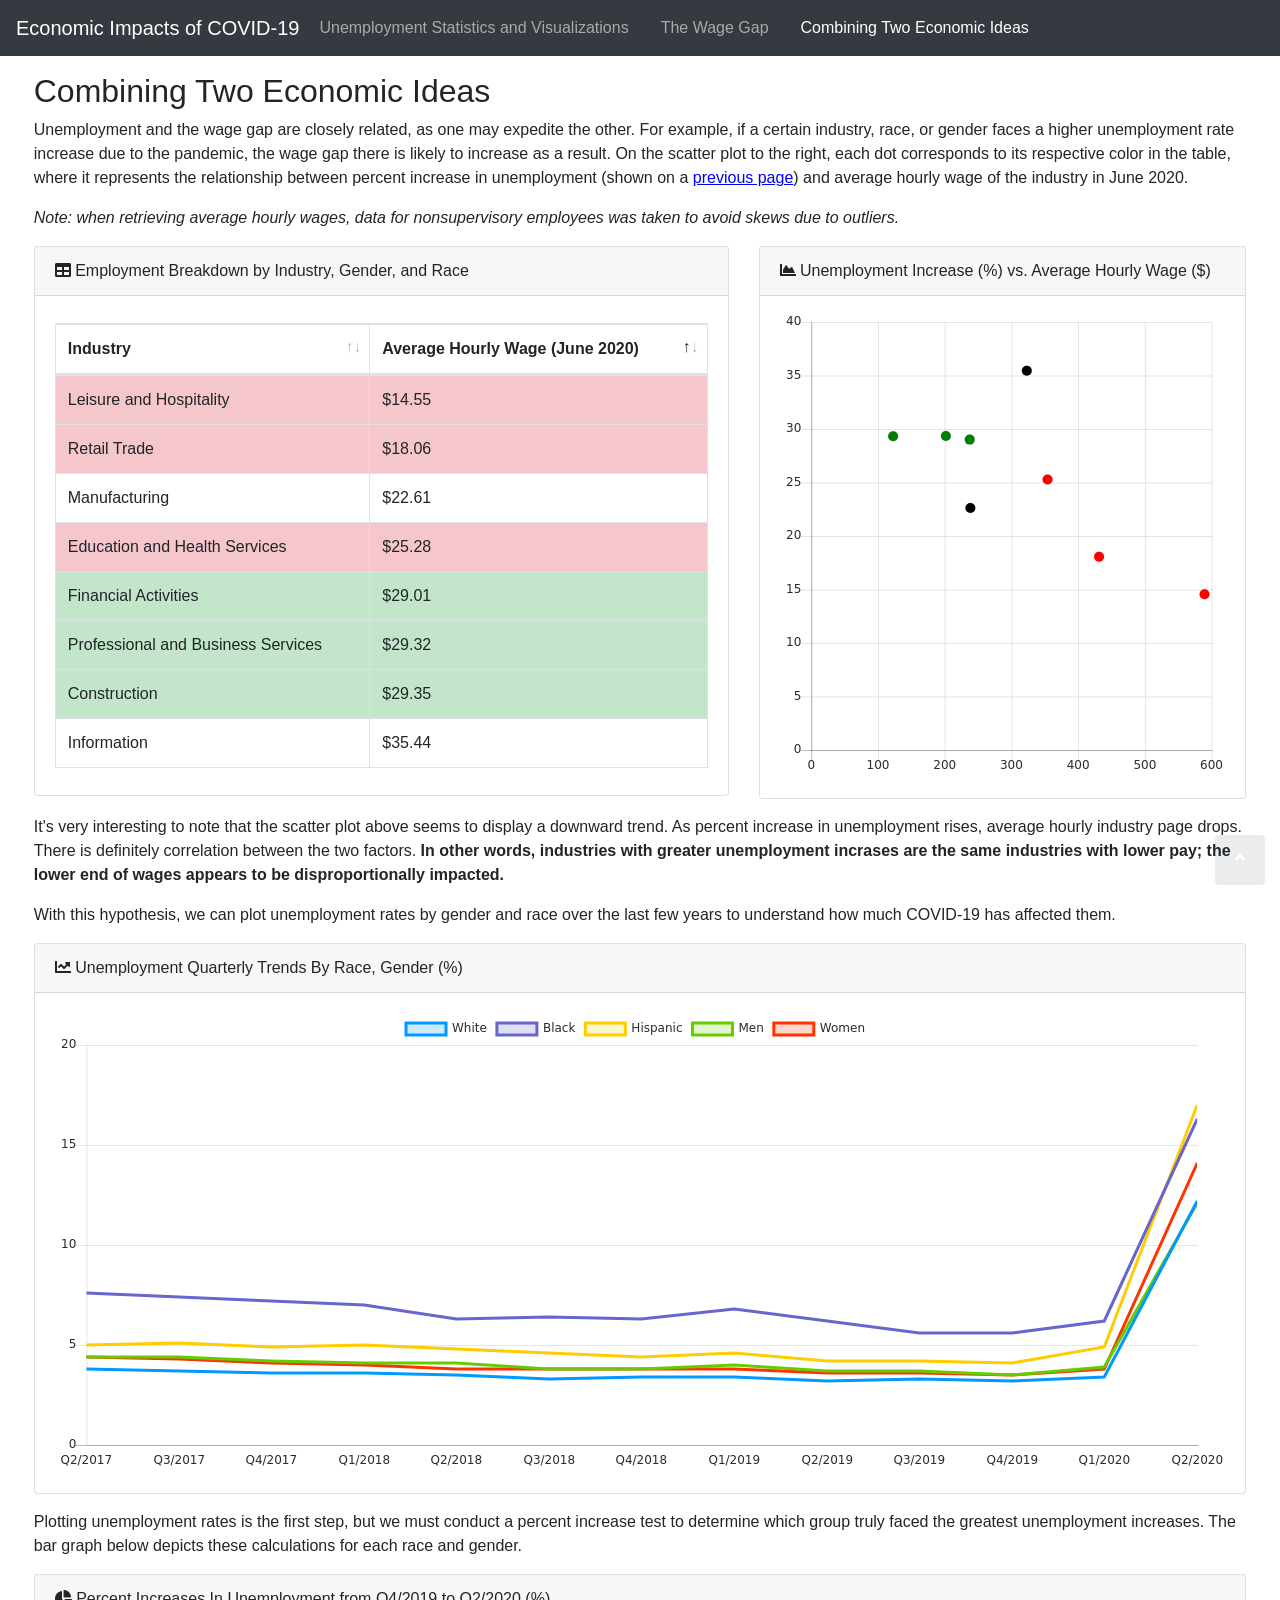
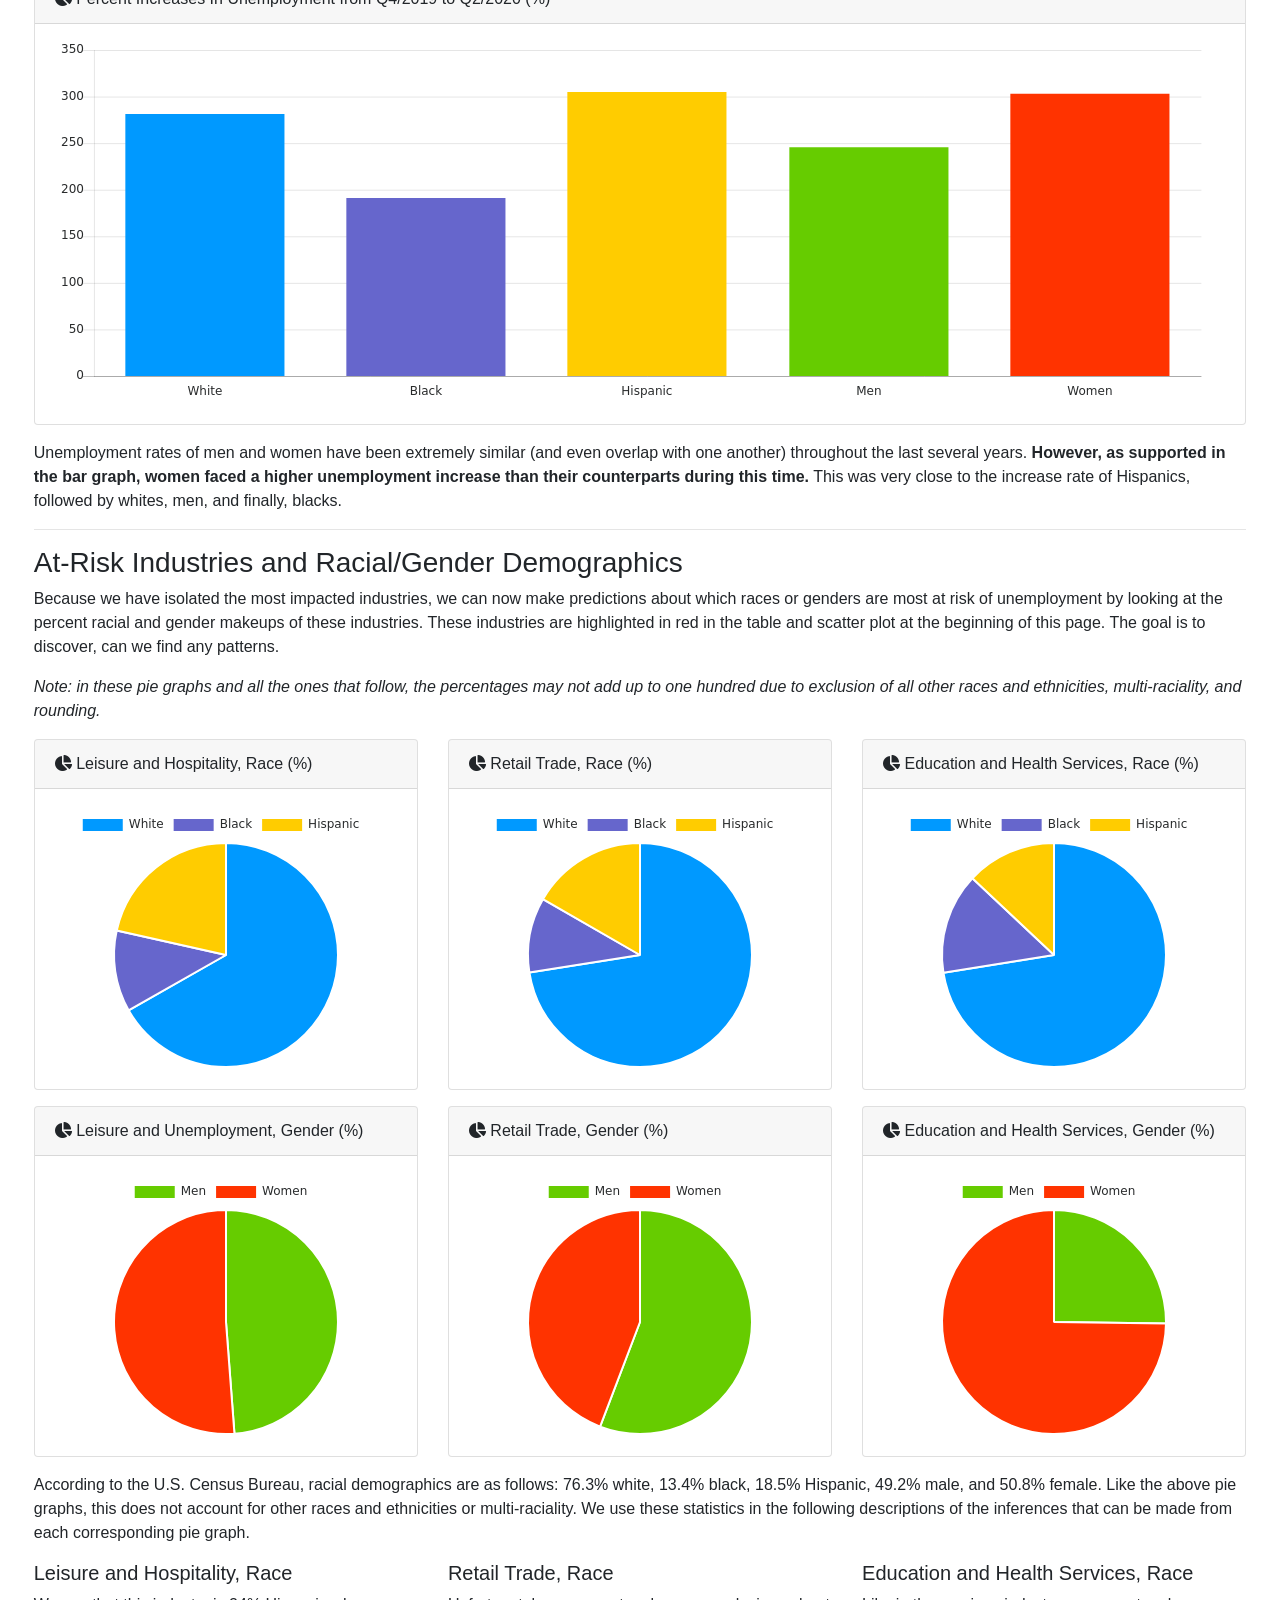
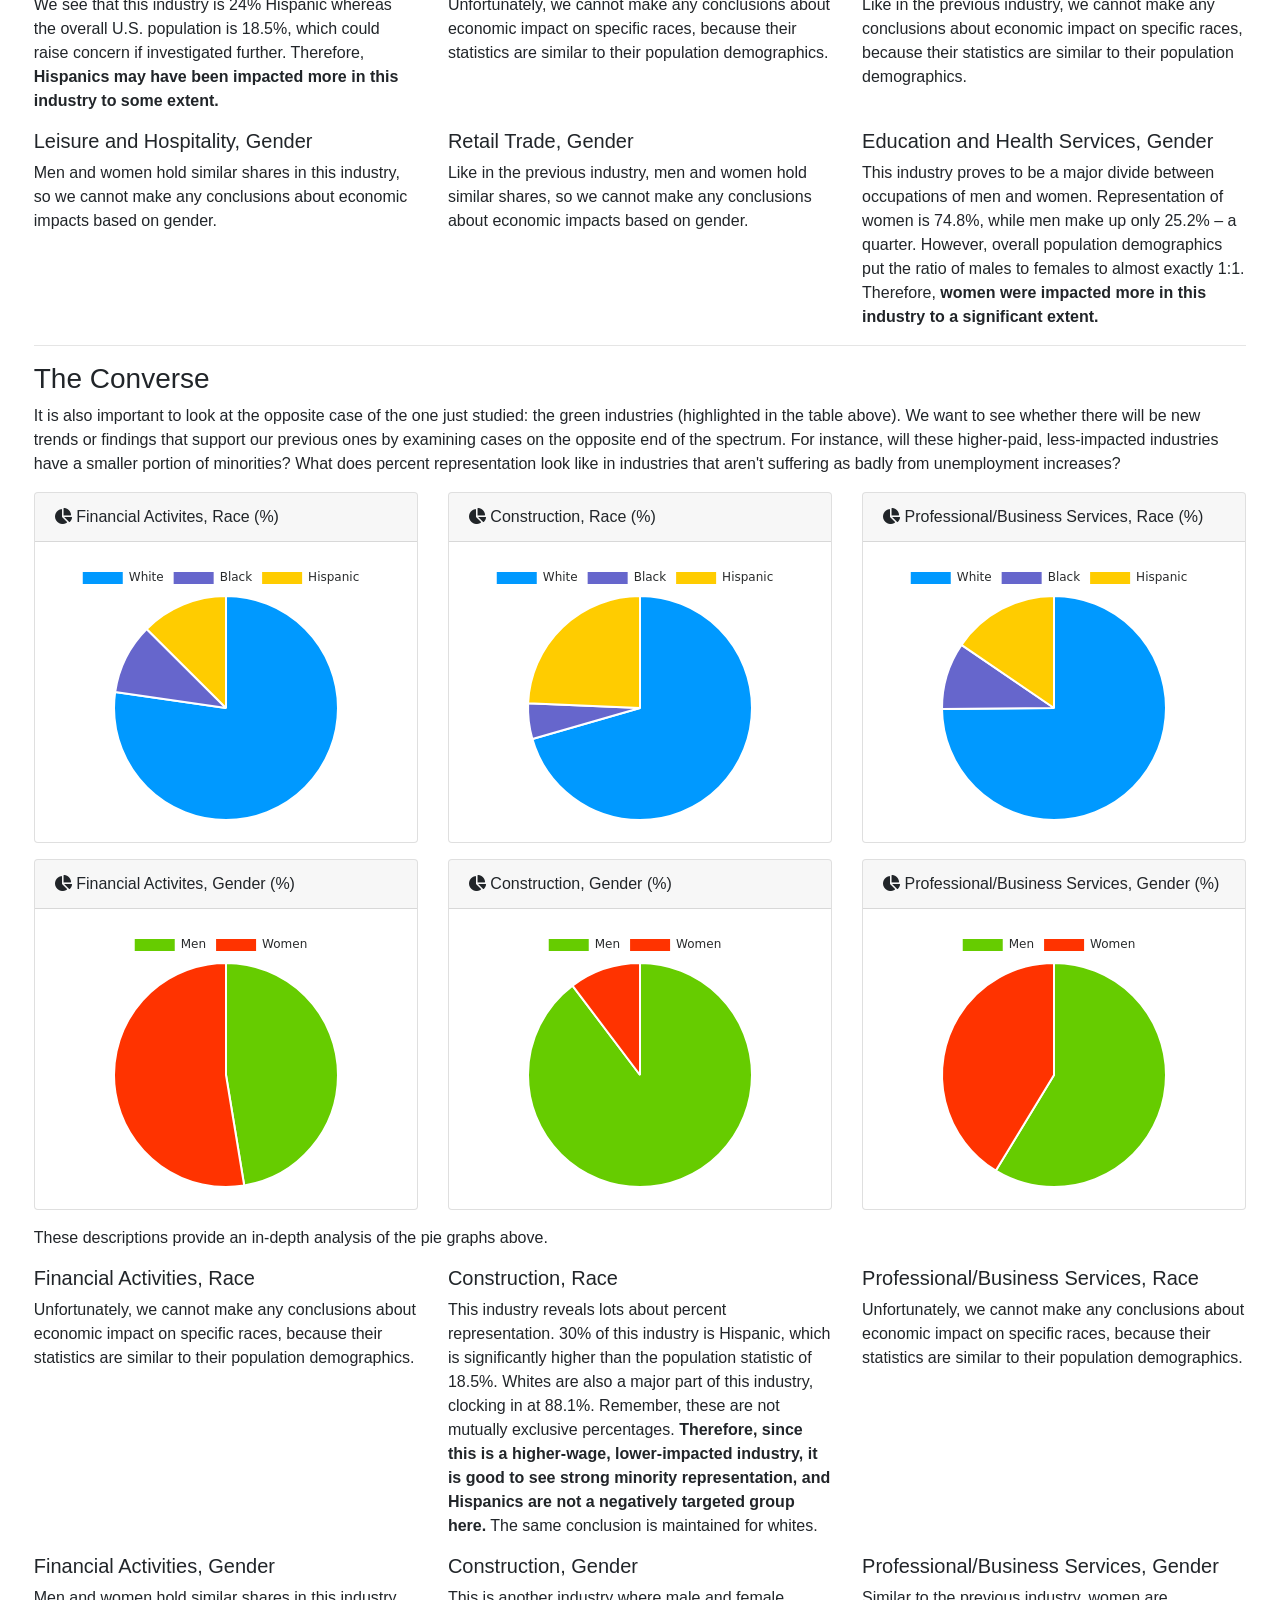
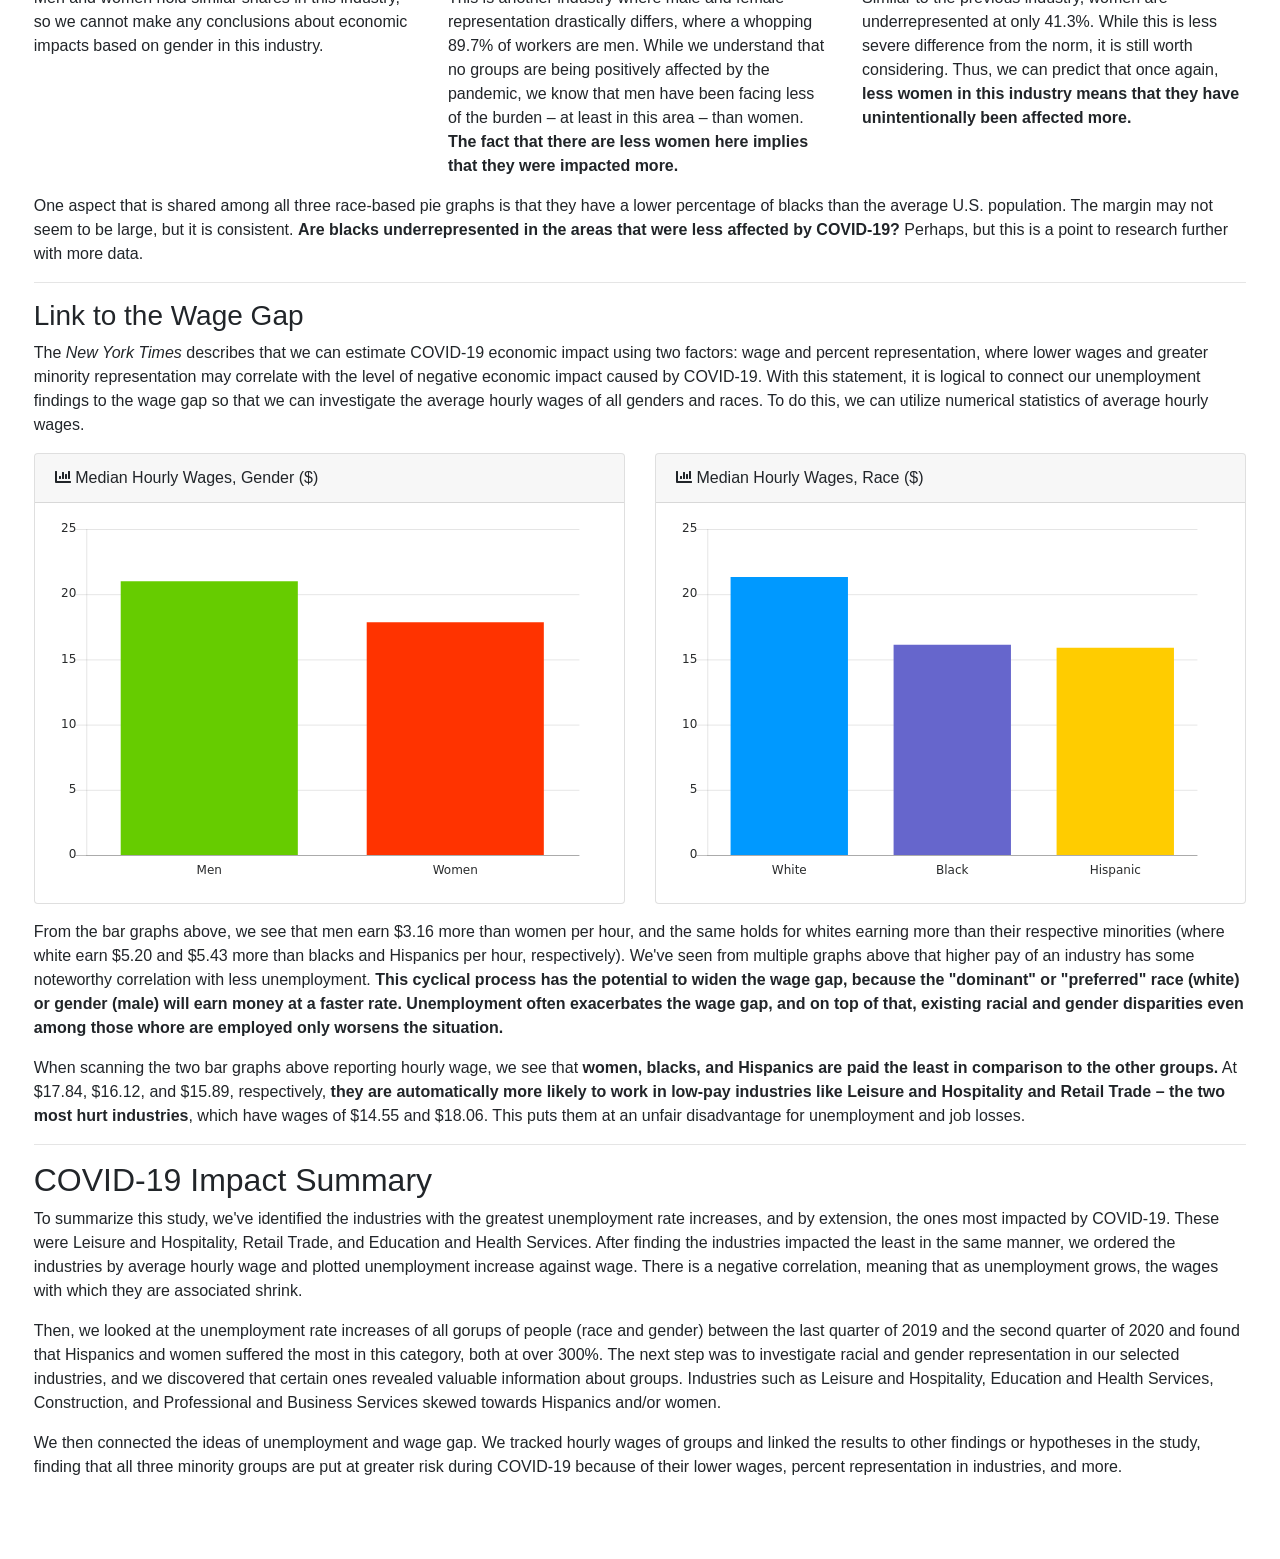
==== commit 82a14cdb: "Pushing final website, only minor changes will need to be made" ====
--- a/combination.html
+++ b/combination.html
@@ -264,7 +264,7 @@
 
           </div>
 
-         According to the U.S. Census Bureau, racial demographics are as follows: 76.3% white, 13.4% black, 18.5% Hispanic, 50.8% female, and 49.2% male. Like the above pie graphs, this does not account for other races and ethnicities or multi-raciality. We use these statistics in the following descriptions of the inferences that can be made from each corresponding pie graph.
+         According to the U.S. Census Bureau, racial demographics are as follows: 76.3% white, 13.4% black, 18.5% Hispanic, 49.2% male, and 50.8% female. Like the above pie graphs, this does not account for other races and ethnicities or multi-raciality. We use these statistics in the following descriptions of the inferences that can be made from each corresponding pie graph.
 
          <p></p>
 
@@ -273,7 +273,7 @@
             <!-- Leisure and Hospitality Race -->
             <div class="col-lg-4">
               <h5>Leisure and Hospitality, Race</h5>
-              We see that this industry is 24% Hispanic whereas the overall U.S. population is 18.5%, which could raise concern if investigated further. Therefore, <b>Hispanics may have been impacted more in this industry</b> to some extent.
+              We see that this industry is 24% Hispanic whereas the overall U.S. population is 18.5%, which could raise concern if investigated further. Therefore, <b>Hispanics may have been impacted more in this industry to some extent.</b>
             </div>
 
             <!-- Retail Trade Race -->
@@ -297,19 +297,19 @@
             <!-- Leisure and Hospitality Gender -->
             <div class="col-lg-4">
               <h5>Leisure and Hospitality, Gender</h5>
-              Men and women take simlilar shares in this industry, so we cannot make any conclusions about economic impacts based on gender in this industry.
+              Men and women hold similar shares in this industry, so we cannot make any conclusions about economic impacts based on gender.
             </div>
 
             <!-- Retail Trade Gender -->
             <div class="col-lg-4">
               <h5>Retail Trade, Gender</h5>
-              Like in the previous industry, men and women take simlilar shares in this industry, so we cannot make any conclusions about economic impacts based on gender in this industry.
+              Like in the previous industry, men and women hold similar shares, so we cannot make any conclusions about economic impacts based on gender.
             </div>
 
             <!-- Education and Health Services Gender -->
             <div class="col-lg-4">
               <h5>Education and Health Services, Gender</h5>
-              This industry proves to be a major divide between occupations of men and women. This representation of women is 74.8%, while men make up only 25.2% – a quarter. However, overall populatino demographics put the ratio of males to females to almost exactly 1:1. Therefore, <b>women were impacted more in this industry to a significant extent.</b>
+              This industry proves to be a major divide between occupations of men and women. Representation of women is 74.8%, while men make up only 25.2% – a quarter. However, overall population demographics put the ratio of males to females to almost exactly 1:1. Therefore, <b>women were impacted more in this industry to a significant extent.</b>
             </div>
 
           </div>
@@ -401,60 +401,64 @@
 
           </div>
 
-         According to the U.S. Census Bureau, racial demographics are as follows: 76.3% white, 13.4% black, 18.5% Hispanic, 50.8% female, and 49.2% male. Like the above pie graphs, this does not account for other races and ethnicities or multi-raciality. We use these statistics in the following descriptions of the inferences that can be made from each corresponding pie graph.
+          These descriptions provide an in-depth analysis of the pie graphs above.
 
          <p></p>
 
          <div class='row'>
 
-            <!-- Leisure and Hospitality Race -->
-            <div class="col-lg-4">
-              <h5>Leisure and Hospitality, Race</h5>
-              We see that this industry is 24% Hispanic whereas the overall U.S. population is 18.5%, which could raise concern if investigated further. Therefore, <b>Hispanics may have been impacted more in this industry</b> to some extent.
-            </div>
-
-            <!-- Retail Trade Race -->
-            <div class="col-lg-4">
-              <h5>Retail Trade, Race</h5>
+            <!-- Financial Activities Race -->
+            <div class="col-lg-4">
+              <h5>Financial Activities, Race</h5>
               Unfortunately, we cannot make any conclusions about economic impact on specific races, because their statistics are similar to their population demographics.
             </div>
 
-            <!-- Education and Health Services Race -->
-            <div class="col-lg-4">
-              <h5>Education and Health Services, Race</h5>
-              Like in the previous industry, we cannot make any conclusions about economic impact on specific races, because their statistics are similar to their population demographics.
-            </div>
-
-          </div>
-
-          <p></p>
-
-          <div class='row'>
-
-            <!-- Leisure and Hospitality Gender -->
-            <div class="col-lg-4">
-              <h5>Leisure and Hospitality, Gender</h5>
-              Men and women take simlilar shares in this industry, so we cannot make any conclusions about economic impacts based on gender in this industry.
-            </div>
-
-            <!-- Retail Trade Gender -->
-            <div class="col-lg-4">
-              <h5>Retail Trade, Gender</h5>
-              Like in the previous industry, men and women take simlilar shares in this industry, so we cannot make any conclusions about economic impacts based on gender in this industry.
-            </div>
-
-            <!-- Education and Health Services Gender -->
-            <div class="col-lg-4">
-              <h5>Education and Health Services, Gender</h5>
-              This industry proves to be a major divide between occupations of men and women. This representation of women is 74.8%, while men make up only 25.2% – a quarter. However, overall populatino demographics put the ratio of males to females to almost exactly 1:1. Therefore, <b>women were impacted more in this industry to a significant extent.</b>
-            </div>
-
-          </div>
+            <!-- Construction Race -->
+            <div class="col-lg-4">
+              <h5>Construction, Race</h5>
+              This industry reveals lots about percent representation. 30% of this industry is Hispanic, which is significantly higher than the population statistic of 18.5%. Whites are also a major part of this industry, clocking in at 88.1%. Remember, these are not mutually exclusive percentages. <b>Therefore, since this is a higher-wage, lower-impacted industry, it is good to see strong minority representation, and Hispanics are not a negatively targeted group here.</b> The same conclusion is maintained for whites.
+            </div>
+
+            <!-- Professional/Business Services Race -->
+            <div class="col-lg-4">
+              <h5>Professional/Business Services, Race</h5>
+              Unfortunately, we cannot make any conclusions about economic impact on specific races, because their statistics are similar to their population demographics.
+            </div>
+
+          </div>
+
+          <p></p>
+
+          <div class='row'>
+
+            <!-- Financial Activities Gender -->
+            <div class="col-lg-4">
+              <h5>Financial Activities, Gender</h5>
+              Men and women hold similar shares in this industry, so we cannot make any conclusions about economic impacts based on gender in this industry.
+            </div>
+
+            <!-- Construction Gender -->
+            <div class="col-lg-4">
+              <h5>Construction, Gender</h5>
+              This is another industry where male and female representation drastically differs, where a whopping 89.7% of workers are men. While we understand that no groups are being positively affected by the pandemic, we know that men have been facing less of the burden – at least in this area – than women. <b>The fact that there are less women here implies that they were impacted more.</b>
+            </div>
+
+            <!-- Professional/Business Services Gender -->
+            <div class="col-lg-4">
+              <h5>Professional/Business Services, Gender</h5>
+              Similar to the previous industry, women are underrepresented at only 41.3%. While this is less severe difference from the norm, it is still worth considering. Thus, we can predict that once again, <b>less women in this industry means that they have unintentionally been affected more.</b>
+            </div>
+
+          </div>
+
+          <p></p>
+
+          One aspect that is shared among all three race-based pie graphs is that they have a lower percentage of blacks than the average U.S. population. The margin may not seem to be large, but it is consistent. <b>Are blacks underrepresented in the areas that were less affected by COVID-19?</b> Perhaps, but this is a point to research further with more data.
 
           <hr>
 
           <h3>Link to the Wage Gap</h3>
-          To connect our unemployment findings to the wage gap, we can investigate the average hourly wages of all genders and races. We can also use numerical stats of average hourly wages, b/c people of color usually get lower pay. 
+          The <i>New York Times</i> describes that we can estimate COVID-19 economic impact using two factors: wage and percent representation, where lower wages and greater minority representation may correlate with the level of negative economic impact caused by COVID-19. With this statement, it is logical to connect our unemployment findings to the wage gap so that we can investigate the average hourly wages of all genders and races. To do this, we can utilize numerical statistics of average hourly wages.
 
           <p></p>
 
@@ -486,15 +490,25 @@
 
           </div>
 
-          From the bar graphs above, we see that men earn much more than women per hour, and the same holds for whites earning more than their respective minorities. The higher the pay of the industry, the less chance of unemployment, and the greater the wage gap, because the dominant race/gender will increase their money at a faster rate. We know unemployment can push people further back and exacerbate the wage gap even further. https://www.bls.gov/opub/ted/2011/ted_20110216.htm
+          From the bar graphs above, we see that men earn $3.16 more than women per hour, and the same holds for whites earning more than their respective minorities (where white earn $5.20 and $5.43 more than blacks and Hispanics per hour, respectively). We've seen from multiple graphs above that higher pay of an industry has some noteworthy correlation with less unemployment. <b>This cyclical process has the potential to widen the wage gap, because the "dominant" or "preferred" race (white) or gender (male) will earn money at a faster rate. Unemployment often exacerbates the wage gap, and on top of that, existing racial and gender disparities even among those whore are employed only worsens the situation.</b>
+
+          <p></p>
+
+          When scanning the two bar graphs above reporting hourly wage, we see that <b>women, blacks, and Hispanics are paid the least in comparison to the other groups.</b> At $17.84, $16.12, and $15.89, respectively, <b>they are automatically more likely to work in low-pay industries like Leisure and Hospitality and Retail Trade – the two most hurt industries</b>, which have wages of $14.55 and $18.06. This puts them at an unfair disadvantage for unemployment and job losses.
 
           <hr>
 
-          <h2>COVID-19 Impact Conclusions</h2>
-
-          The <i>New York Times</i> describes that we can estimate economic impact using two factors: wage and percent representation, where lower wages and greater minority representation may correlate with the level of negative economic impact caused by COVID-19. With this statement, we can see that 
-
-          Explain the (possible) correlations between industries facing the greatest unemployment rates and the wages of those industries. Connect these wages to the gender/race representations per industry and gender/race-specific hourly wages. For example, "leisure and hospitality," the industry that has sufferred the most economically due to COVID-19, also has a very low average wage of ____ (one of the lowest). From the % representation pie chart shown above, we see that this industry has a higher proportion of blacks, and this group has an average hourly wage of ____, whereas whites have a significantly higher hourly wage. Therefore, job losses will hurt this group more than others. Potential future work ideas: use wage gap data that breaks down minority races by gender as well. The higher the pay of the industry, the less chance of unemployment, and the greater the wage gap, because the dominant race/gender will increase their money at a faster rate. We know unemployment can push people further back and exacerbate the wage gap even further. I would try to connect in the wage gap by saying, on top of the racial/gender disparities in unemployment, even those who are employed, there still exists racial/gender disparities
+          <h2>COVID-19 Impact Summary</h2>
+
+          To summarize this study, we've identified the industries with the greatest unemployment rate increases, and by extension, the ones most impacted by COVID-19. These were Leisure and Hospitality, Retail Trade, and Education and Health Services. After finding the industries impacted the least in the same manner, we ordered the industries by average hourly wage and plotted unemployment increase against wage. There is a negative correlation, meaning that as unemployment grows, the wages with which they are associated shrink.
+
+          <p></p>
+
+          Then, we looked at the unemployment rate increases of all gorups of people (race and gender) between the last quarter of 2019 and the second quarter of 2020 and found that Hispanics and women suffered the most in this category, both at over 300%. The next step was to investigate racial and gender representation in our selected industries, and we discovered that certain ones revealed valuable information about groups. Industries such as Leisure and Hospitality, Education and Health Services, Construction, and Professional and Business Services skewed towards Hispanics and/or women.
+
+          <p></p>
+          
+          We then connected the ideas of unemployment and wage gap. We tracked hourly wages of groups and linked the results to other findings or hypotheses in the study, finding that all three minority groups are put at greater risk during COVID-19 because of their lower wages, percent representation in industries, and more.
 
         </div>
 
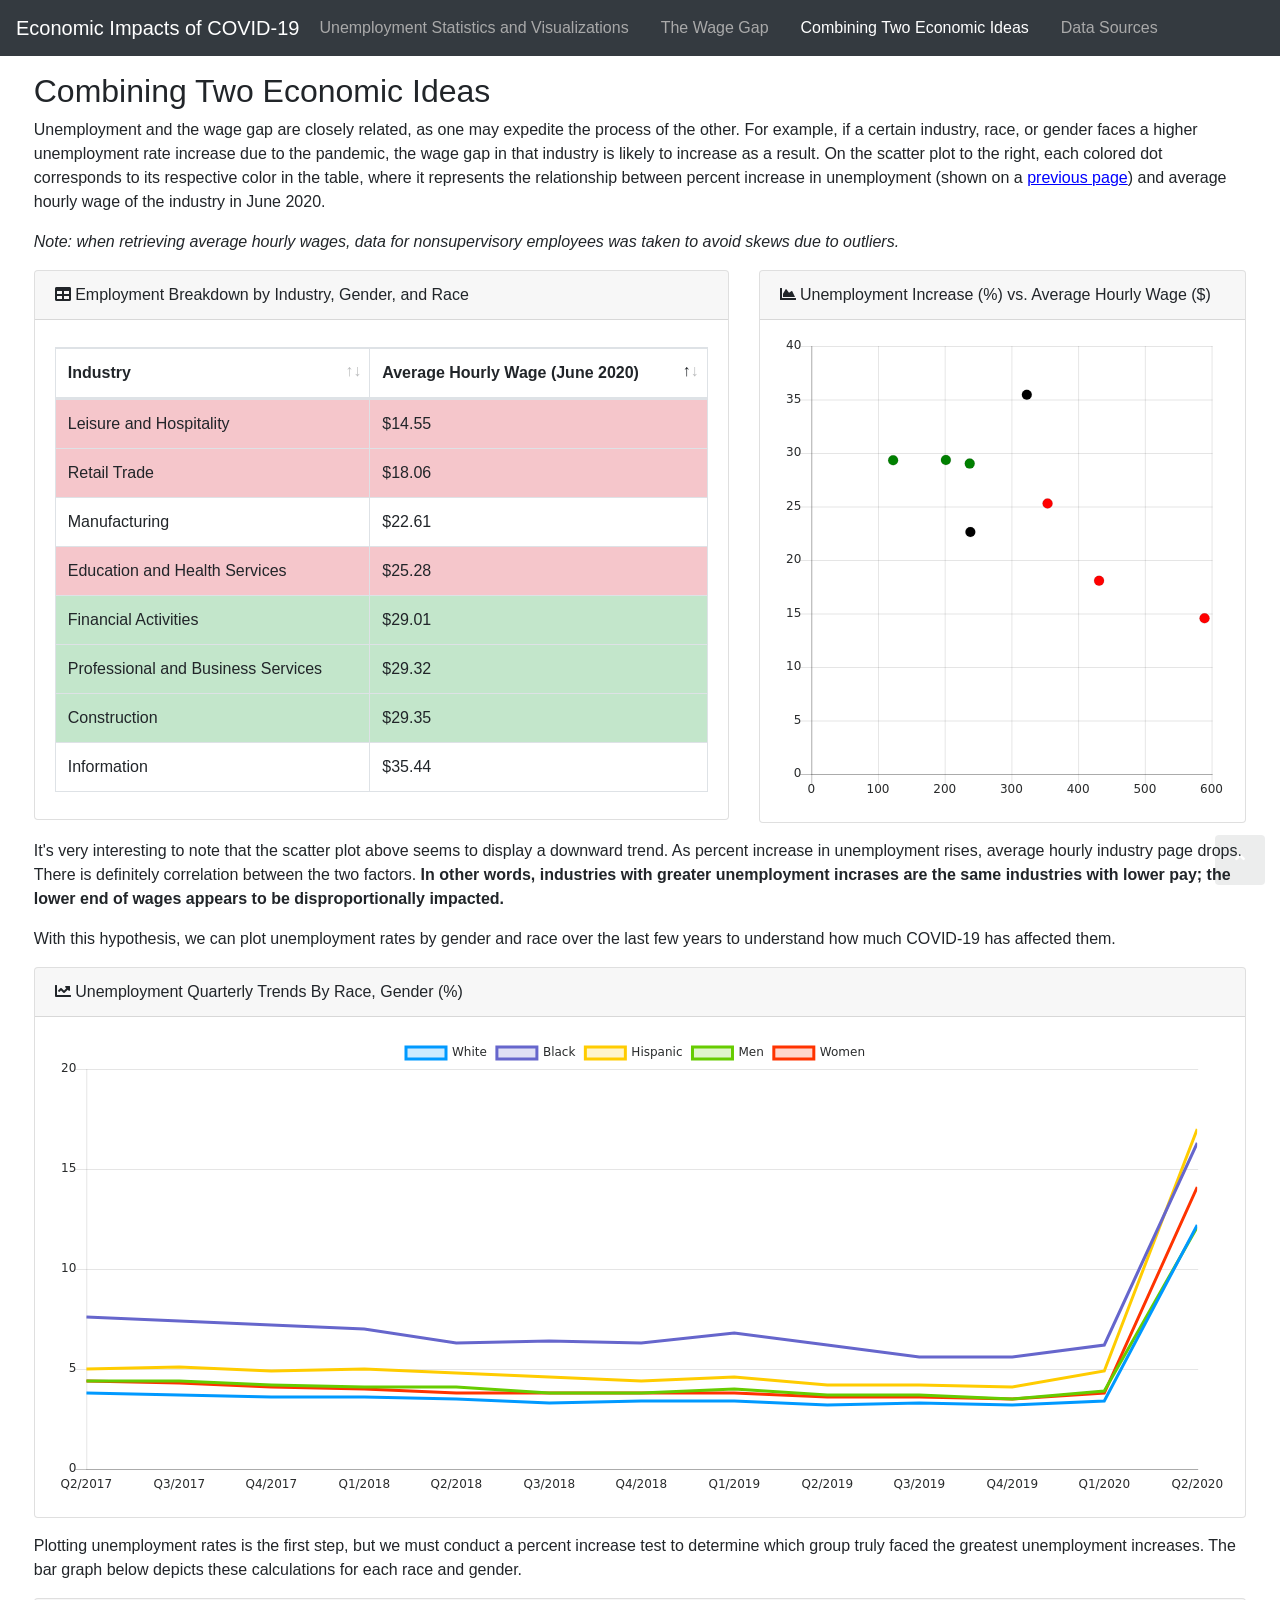
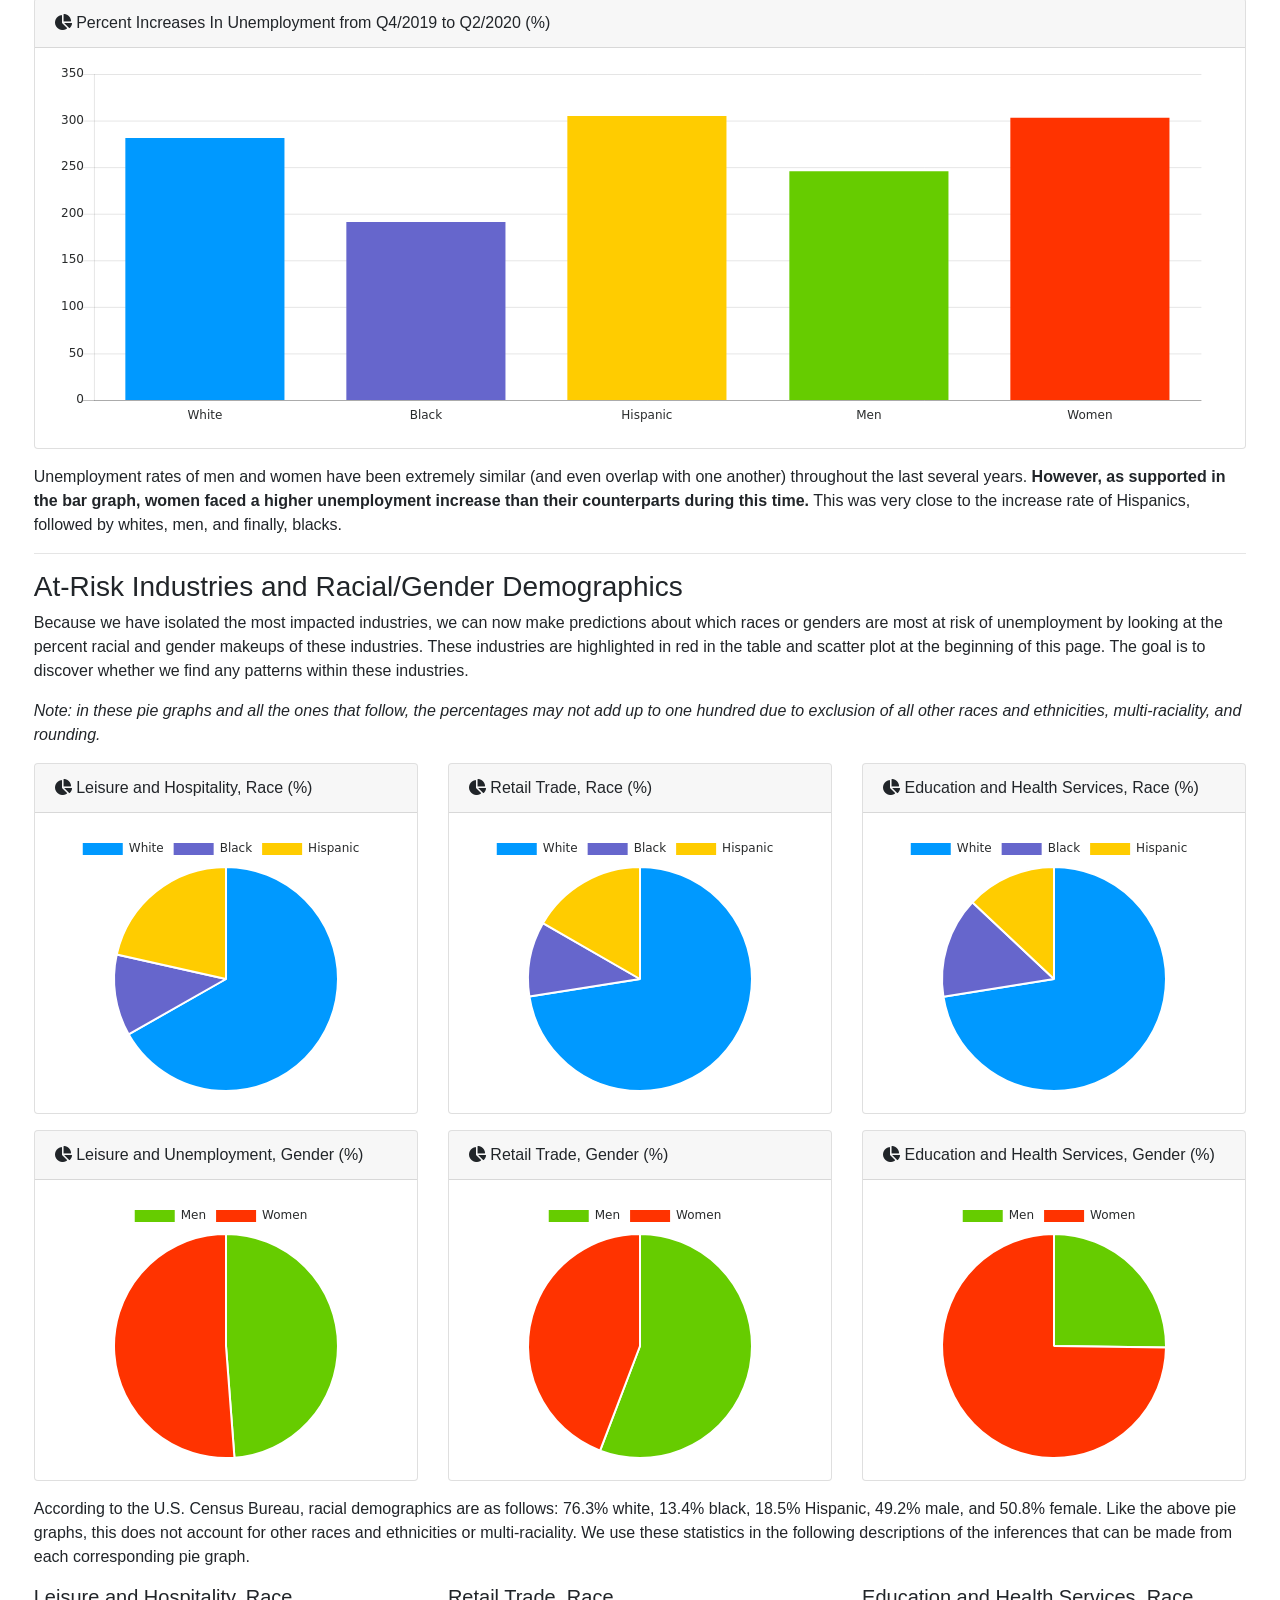
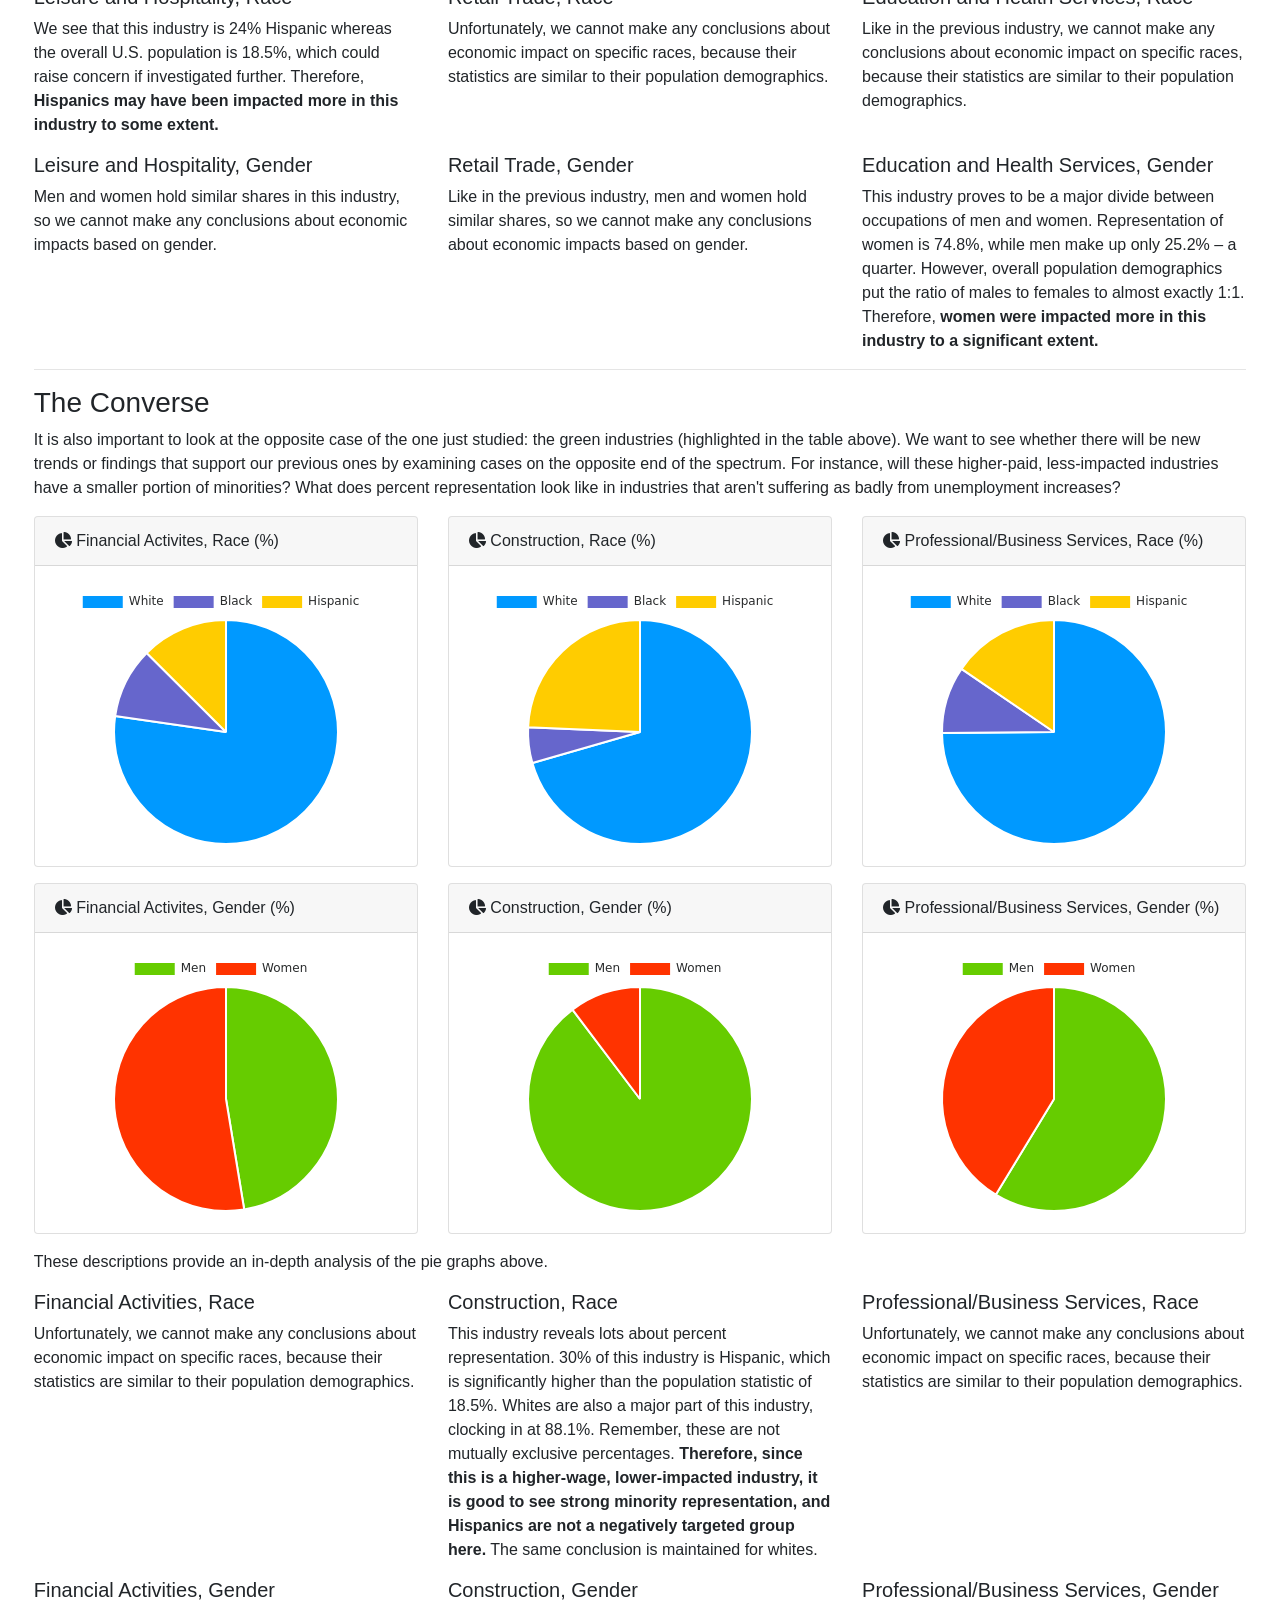
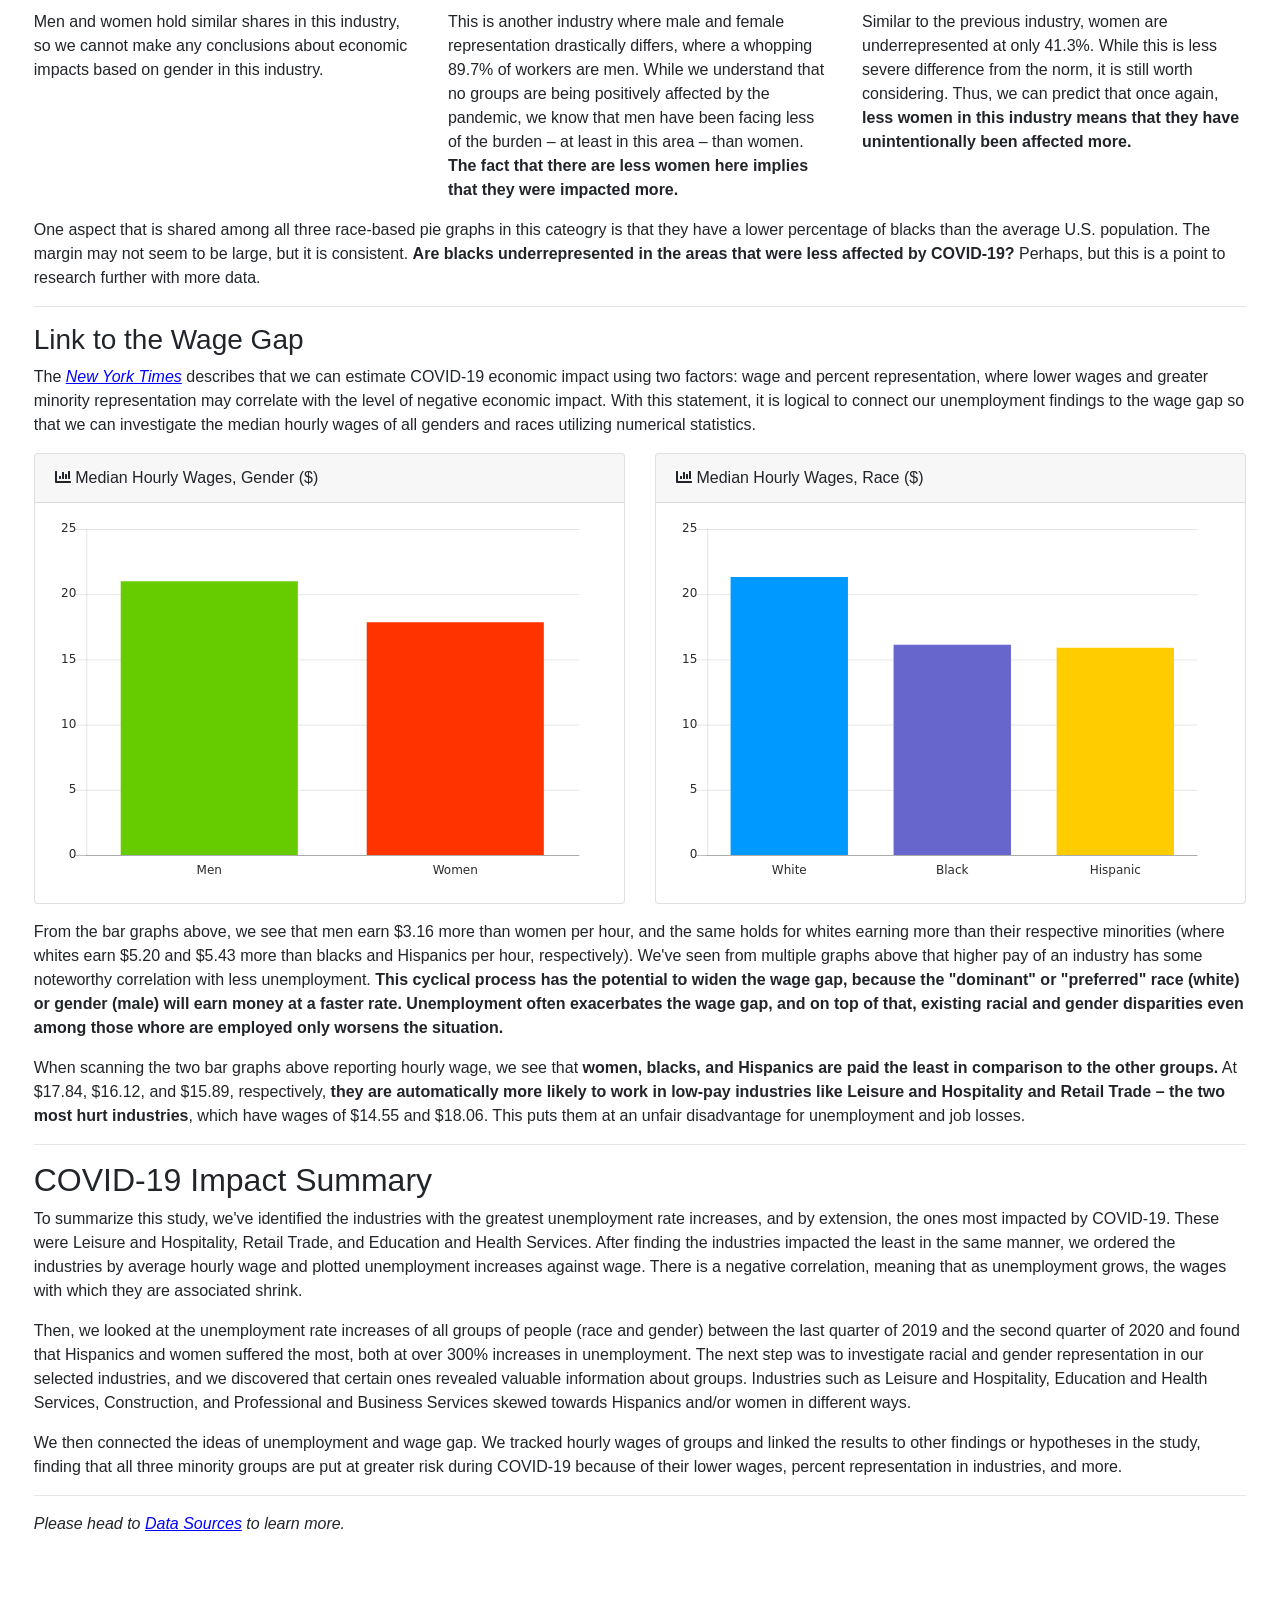
==== commit f7021f9a: "Making final edits and adding data sources tab" ====
--- a/combination.html
+++ b/combination.html
@@ -52,6 +52,9 @@
           <a class="nav-link" href="combination.html" style="color: white">
             <span>Combining Two Economic Ideas</span>
           </a>
+          <a class="nav-link" href="data_sources.html" style="color: darkgray">
+            <span>Data Sources</span>
+          </a>
     </nav>
 
     <div id="wrapper">
@@ -63,7 +66,7 @@
           <div id="encapsule">
 
           <h2>Combining Two Economic Ideas</h2>
-          Unemployment and the wage gap are closely related, as one may expedite the other. For example, if a certain industry, race, or gender faces a higher unemployment rate increase due to the pandemic, the wage gap there is likely to increase as a result. On the scatter plot to the right, each dot corresponds to its respective color in the table, where it represents the relationship between percent increase in unemployment (shown on a <a href='unemployment.html' style='color: blue'><u>previous page</u></a>) and average hourly wage of the industry in June 2020.
+          Unemployment and the wage gap are closely related, as one may expedite the process of the other. For example, if a certain industry, race, or gender faces a higher unemployment rate increase due to the pandemic, the wage gap in that industry is likely to increase as a result. On the scatter plot to the right, each colored dot corresponds to its respective color in the table, where it represents the relationship between percent increase in unemployment (shown on a <a href='unemployment.html' style='color: blue'><u>previous page</u></a>) and average hourly wage of the industry in June 2020.
 
           <p></p>
 
@@ -176,7 +179,7 @@
           <hr>
 
           <h3>At-Risk Industries and Racial/Gender Demographics</h3>
-          Because we have isolated the most impacted industries, we can now make predictions about which races or genders are most at risk of unemployment by looking at the percent racial and gender makeups of these industries. These industries are highlighted in red in the table and scatter plot at the beginning of this page. The goal is to discover, can we find any patterns. 
+          Because we have isolated the most impacted industries, we can now make predictions about which races or genders are most at risk of unemployment by looking at the percent racial and gender makeups of these industries. These industries are highlighted in red in the table and scatter plot at the beginning of this page. The goal is to discover whether we find any patterns within these industries. 
 
           <p></p>
 
@@ -453,12 +456,12 @@
 
           <p></p>
 
-          One aspect that is shared among all three race-based pie graphs is that they have a lower percentage of blacks than the average U.S. population. The margin may not seem to be large, but it is consistent. <b>Are blacks underrepresented in the areas that were less affected by COVID-19?</b> Perhaps, but this is a point to research further with more data.
+          One aspect that is shared among all three race-based pie graphs in this cateogry is that they have a lower percentage of blacks than the average U.S. population. The margin may not seem to be large, but it is consistent. <b>Are blacks underrepresented in the areas that were less affected by COVID-19?</b> Perhaps, but this is a point to research further with more data.
 
           <hr>
 
           <h3>Link to the Wage Gap</h3>
-          The <i>New York Times</i> describes that we can estimate COVID-19 economic impact using two factors: wage and percent representation, where lower wages and greater minority representation may correlate with the level of negative economic impact caused by COVID-19. With this statement, it is logical to connect our unemployment findings to the wage gap so that we can investigate the average hourly wages of all genders and races. To do this, we can utilize numerical statistics of average hourly wages.
+          The <i><a href='https://www.nytimes.com/2020/06/06/business/economy/jobs-report-minorities.html' style='color: blue'><u>New York Times</u></a></i> describes that we can estimate COVID-19 economic impact using two factors: wage and percent representation, where lower wages and greater minority representation may correlate with the level of negative economic impact. With this statement, it is logical to connect our unemployment findings to the wage gap so that we can investigate the median hourly wages of all genders and races utilizing numerical statistics.
 
           <p></p>
 
@@ -490,7 +493,7 @@
 
           </div>
 
-          From the bar graphs above, we see that men earn $3.16 more than women per hour, and the same holds for whites earning more than their respective minorities (where white earn $5.20 and $5.43 more than blacks and Hispanics per hour, respectively). We've seen from multiple graphs above that higher pay of an industry has some noteworthy correlation with less unemployment. <b>This cyclical process has the potential to widen the wage gap, because the "dominant" or "preferred" race (white) or gender (male) will earn money at a faster rate. Unemployment often exacerbates the wage gap, and on top of that, existing racial and gender disparities even among those whore are employed only worsens the situation.</b>
+          From the bar graphs above, we see that men earn $3.16 more than women per hour, and the same holds for whites earning more than their respective minorities (where whites earn $5.20 and $5.43 more than blacks and Hispanics per hour, respectively). We've seen from multiple graphs above that higher pay of an industry has some noteworthy correlation with less unemployment. <b>This cyclical process has the potential to widen the wage gap, because the "dominant" or "preferred" race (white) or gender (male) will earn money at a faster rate. Unemployment often exacerbates the wage gap, and on top of that, existing racial and gender disparities even among those whore are employed only worsens the situation.</b>
 
           <p></p>
 
@@ -500,15 +503,19 @@
 
           <h2>COVID-19 Impact Summary</h2>
 
-          To summarize this study, we've identified the industries with the greatest unemployment rate increases, and by extension, the ones most impacted by COVID-19. These were Leisure and Hospitality, Retail Trade, and Education and Health Services. After finding the industries impacted the least in the same manner, we ordered the industries by average hourly wage and plotted unemployment increase against wage. There is a negative correlation, meaning that as unemployment grows, the wages with which they are associated shrink.
-
-          <p></p>
-
-          Then, we looked at the unemployment rate increases of all gorups of people (race and gender) between the last quarter of 2019 and the second quarter of 2020 and found that Hispanics and women suffered the most in this category, both at over 300%. The next step was to investigate racial and gender representation in our selected industries, and we discovered that certain ones revealed valuable information about groups. Industries such as Leisure and Hospitality, Education and Health Services, Construction, and Professional and Business Services skewed towards Hispanics and/or women.
+          To summarize this study, we've identified the industries with the greatest unemployment rate increases, and by extension, the ones most impacted by COVID-19. These were Leisure and Hospitality, Retail Trade, and Education and Health Services. After finding the industries impacted the least in the same manner, we ordered the industries by average hourly wage and plotted unemployment increases against wage. There is a negative correlation, meaning that as unemployment grows, the wages with which they are associated shrink.
+
+          <p></p>
+
+          Then, we looked at the unemployment rate increases of all groups of people (race and gender) between the last quarter of 2019 and the second quarter of 2020 and found that Hispanics and women suffered the most, both at over 300% increases in unemployment. The next step was to investigate racial and gender representation in our selected industries, and we discovered that certain ones revealed valuable information about groups. Industries such as Leisure and Hospitality, Education and Health Services, Construction, and Professional and Business Services skewed towards Hispanics and/or women in different ways.
 
           <p></p>
           
           We then connected the ideas of unemployment and wage gap. We tracked hourly wages of groups and linked the results to other findings or hypotheses in the study, finding that all three minority groups are put at greater risk during COVID-19 because of their lower wages, percent representation in industries, and more.
+
+          <hr>
+
+          <i>Please head to <a href='data_sources.html' style='color: blue'><u>Data Sources</u></a> to learn more.</i>
 
         </div>
 
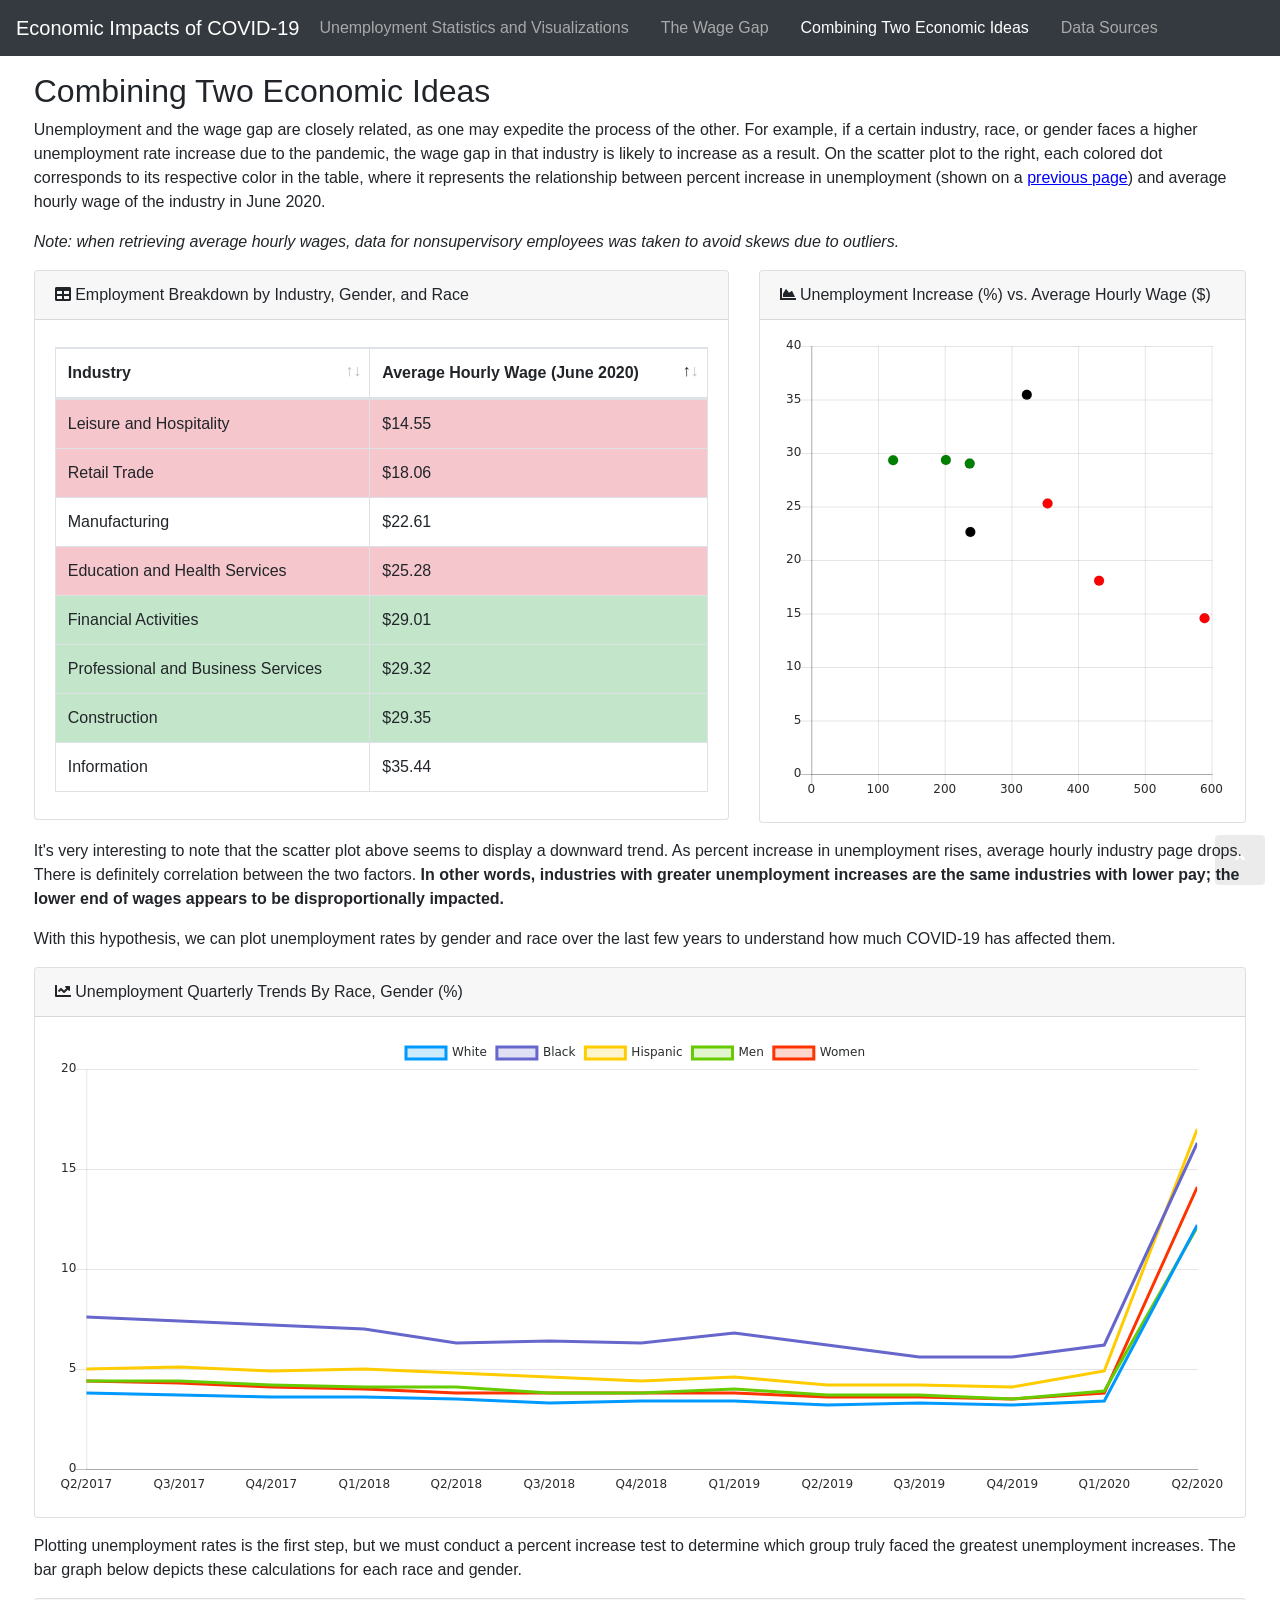
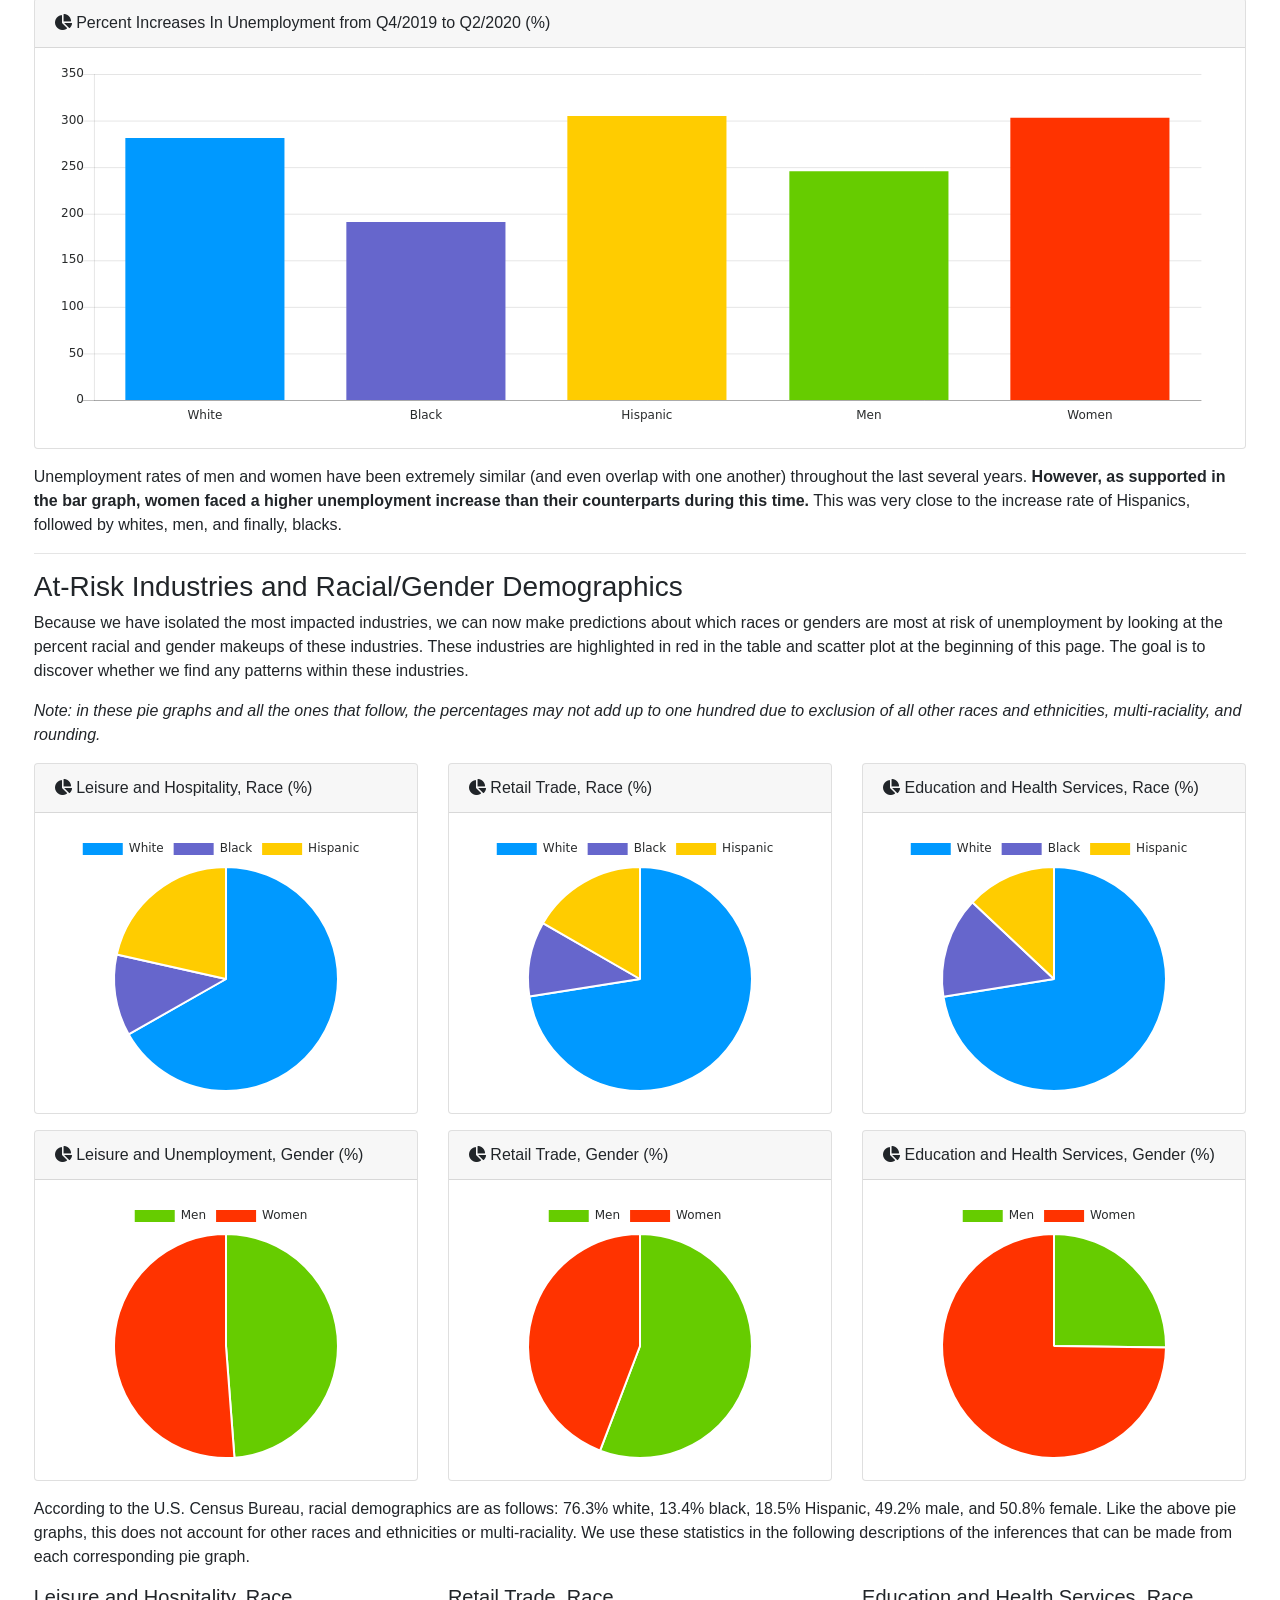
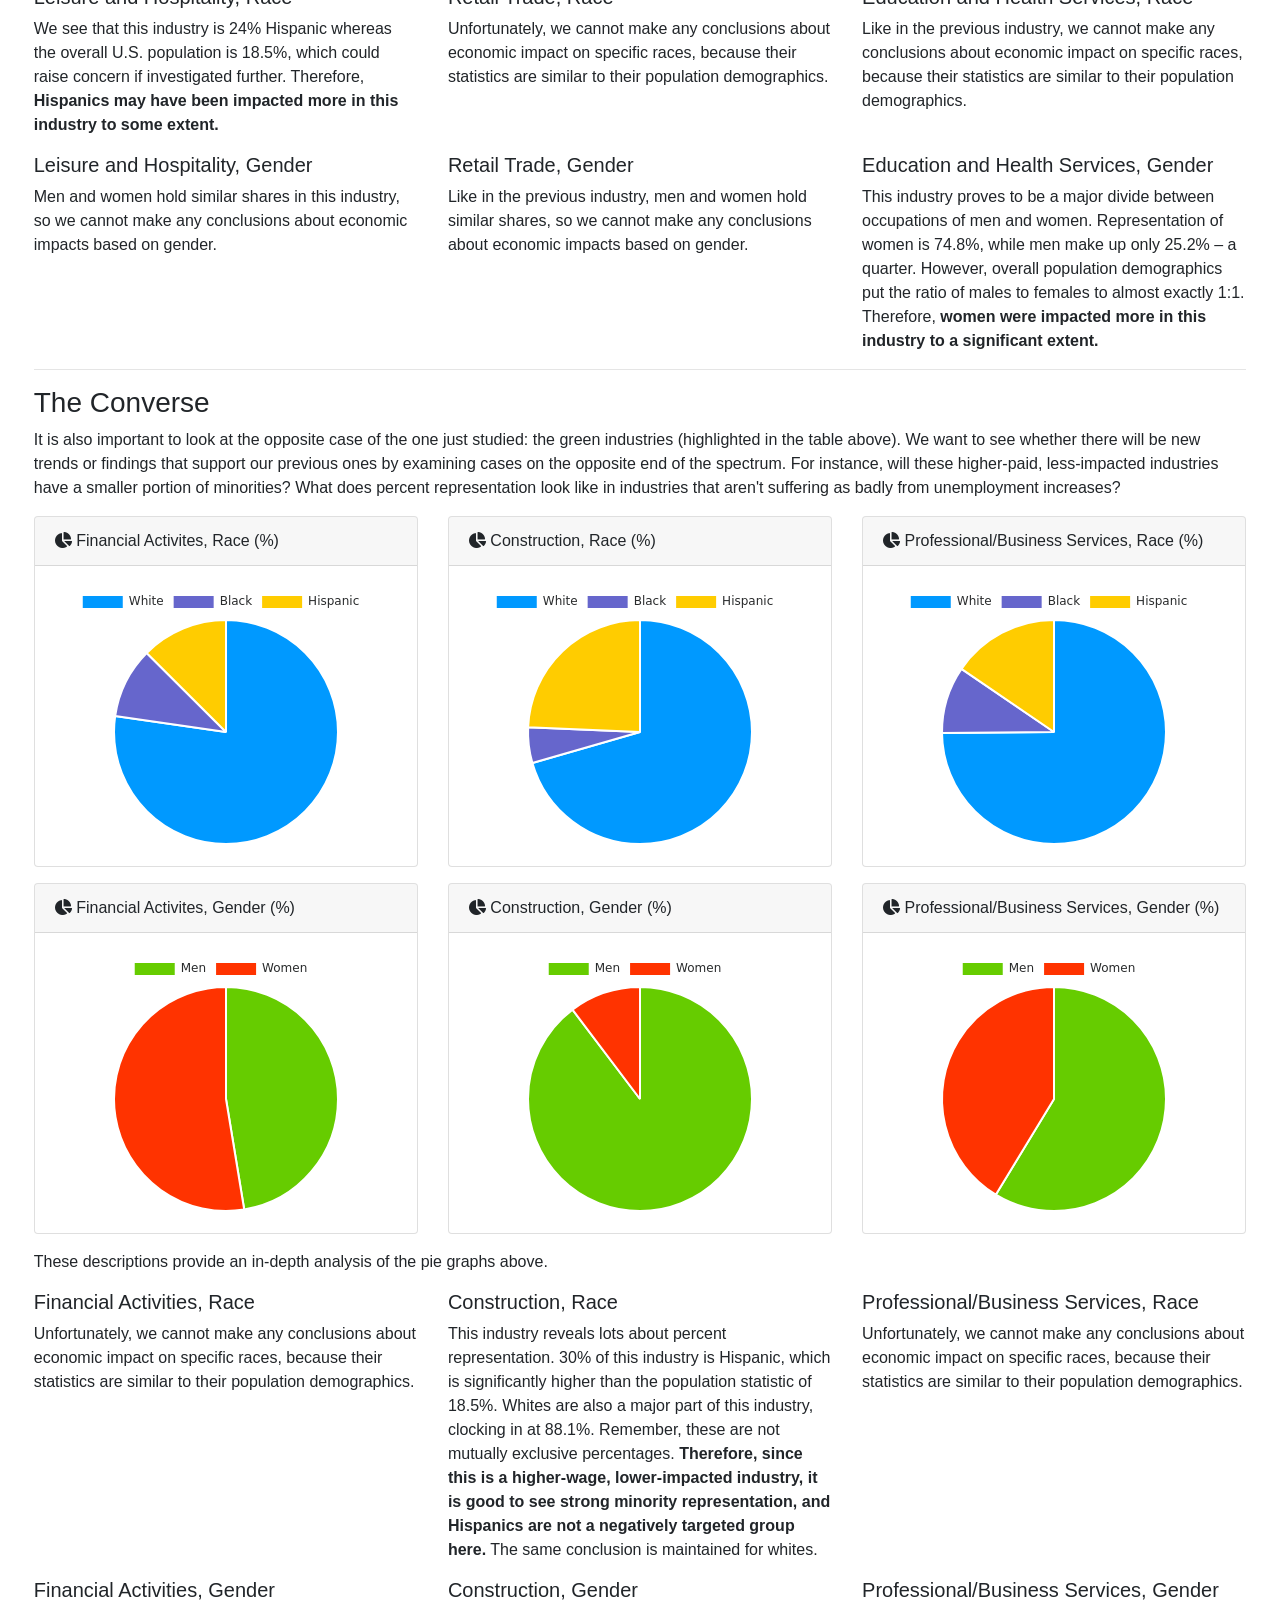
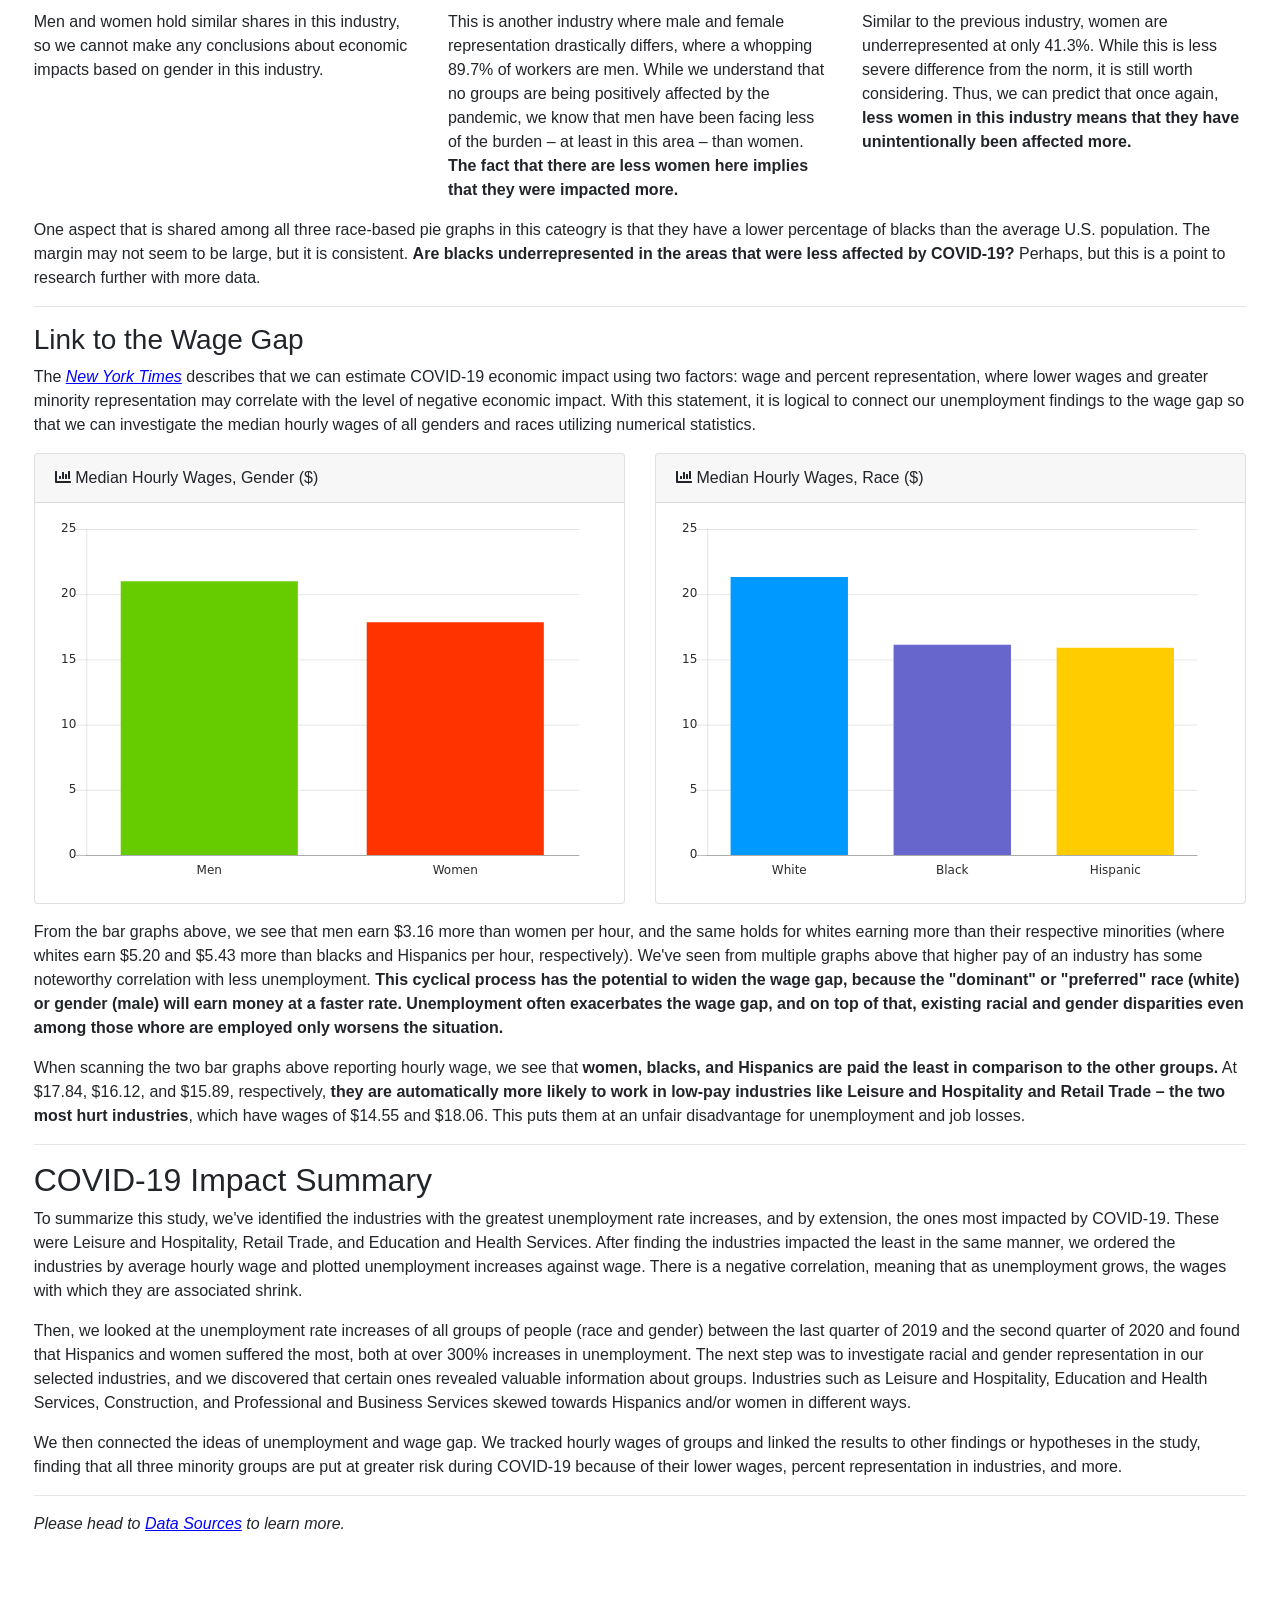
==== commit 5c2ed319: "Fixing typo" ====
--- a/combination.html
+++ b/combination.html
@@ -144,7 +144,7 @@
 
           </div>
 
-          It's very interesting to note that the scatter plot above seems to display a downward trend. As percent increase in unemployment rises, average hourly industry page drops. There is definitely correlation between the two factors. <b>In other words, industries with greater unemployment incrases are the same industries with lower pay; the lower end of wages appears to be disproportionally impacted.</b>
+          It's very interesting to note that the scatter plot above seems to display a downward trend. As percent increase in unemployment rises, average hourly industry page drops. There is definitely correlation between the two factors. <b>In other words, industries with greater unemployment increases are the same industries with lower pay; the lower end of wages appears to be disproportionally impacted.</b>
 
           <p></p>
 
